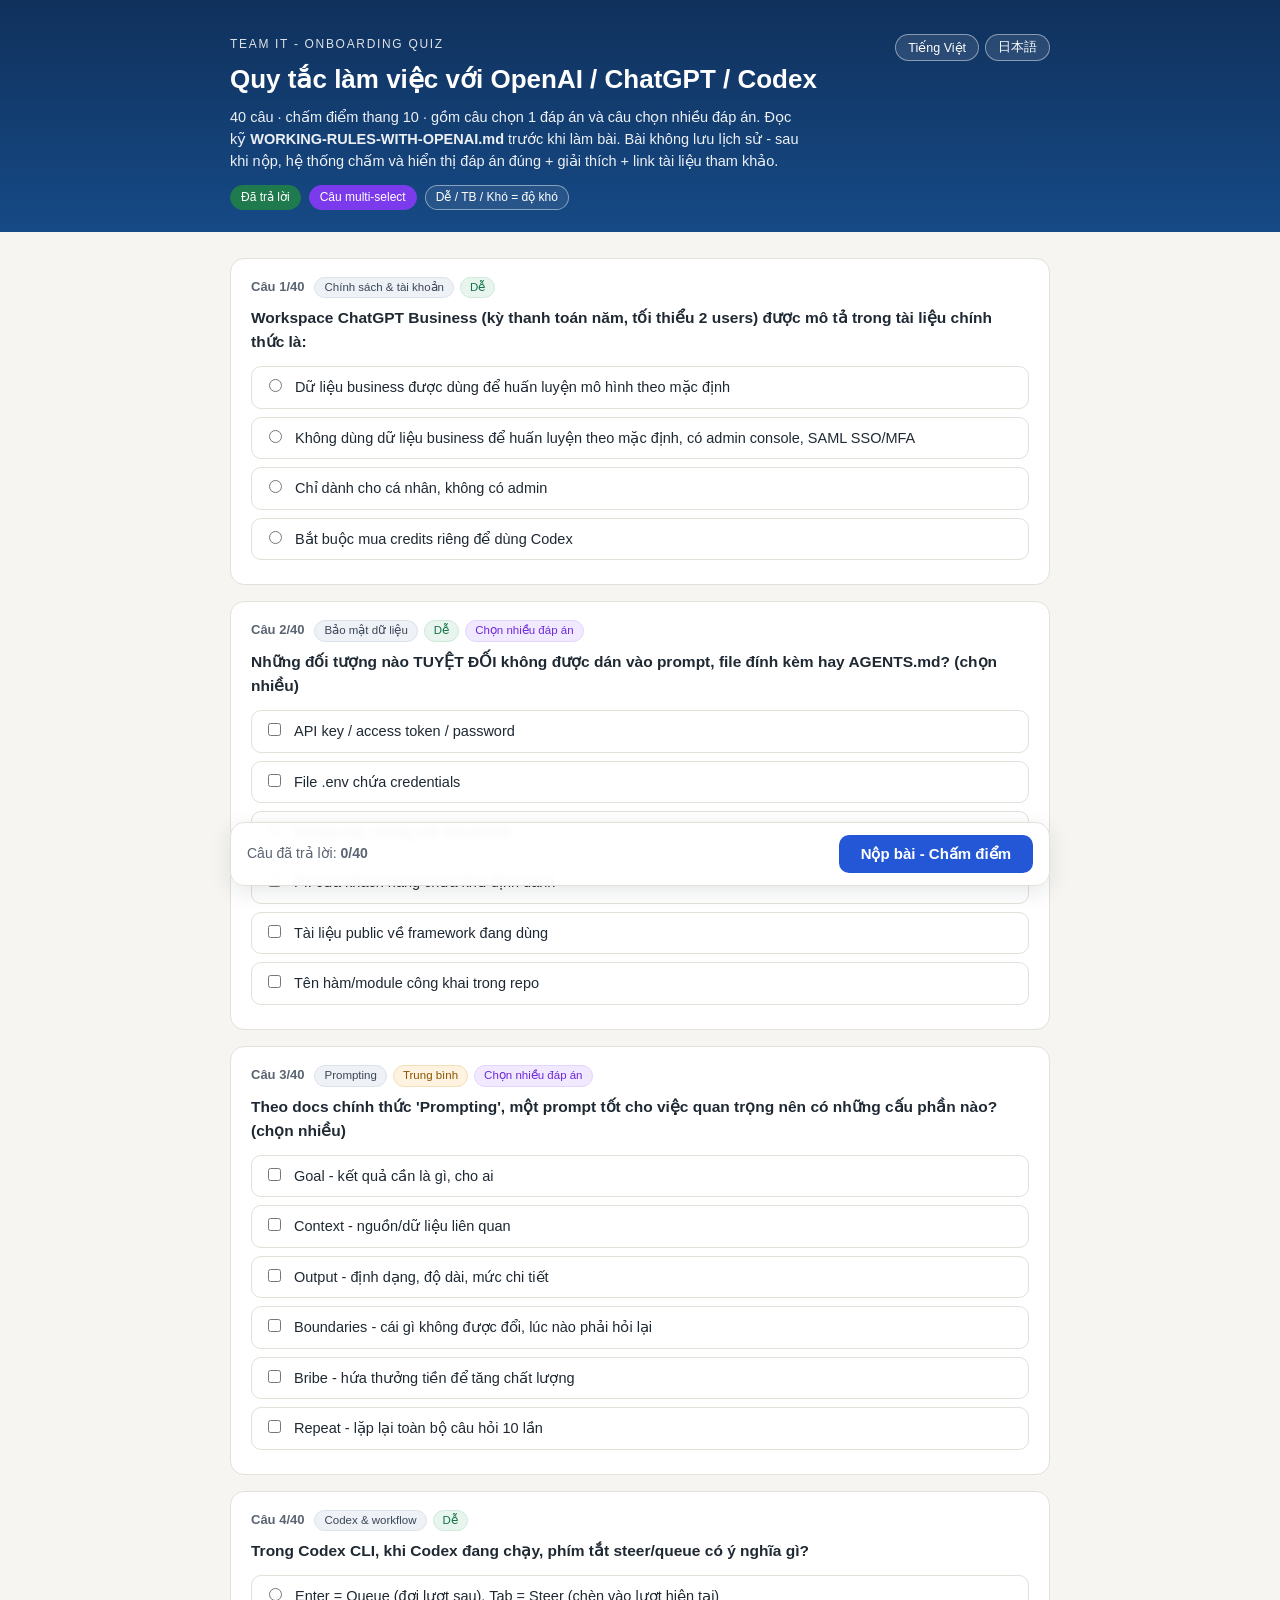
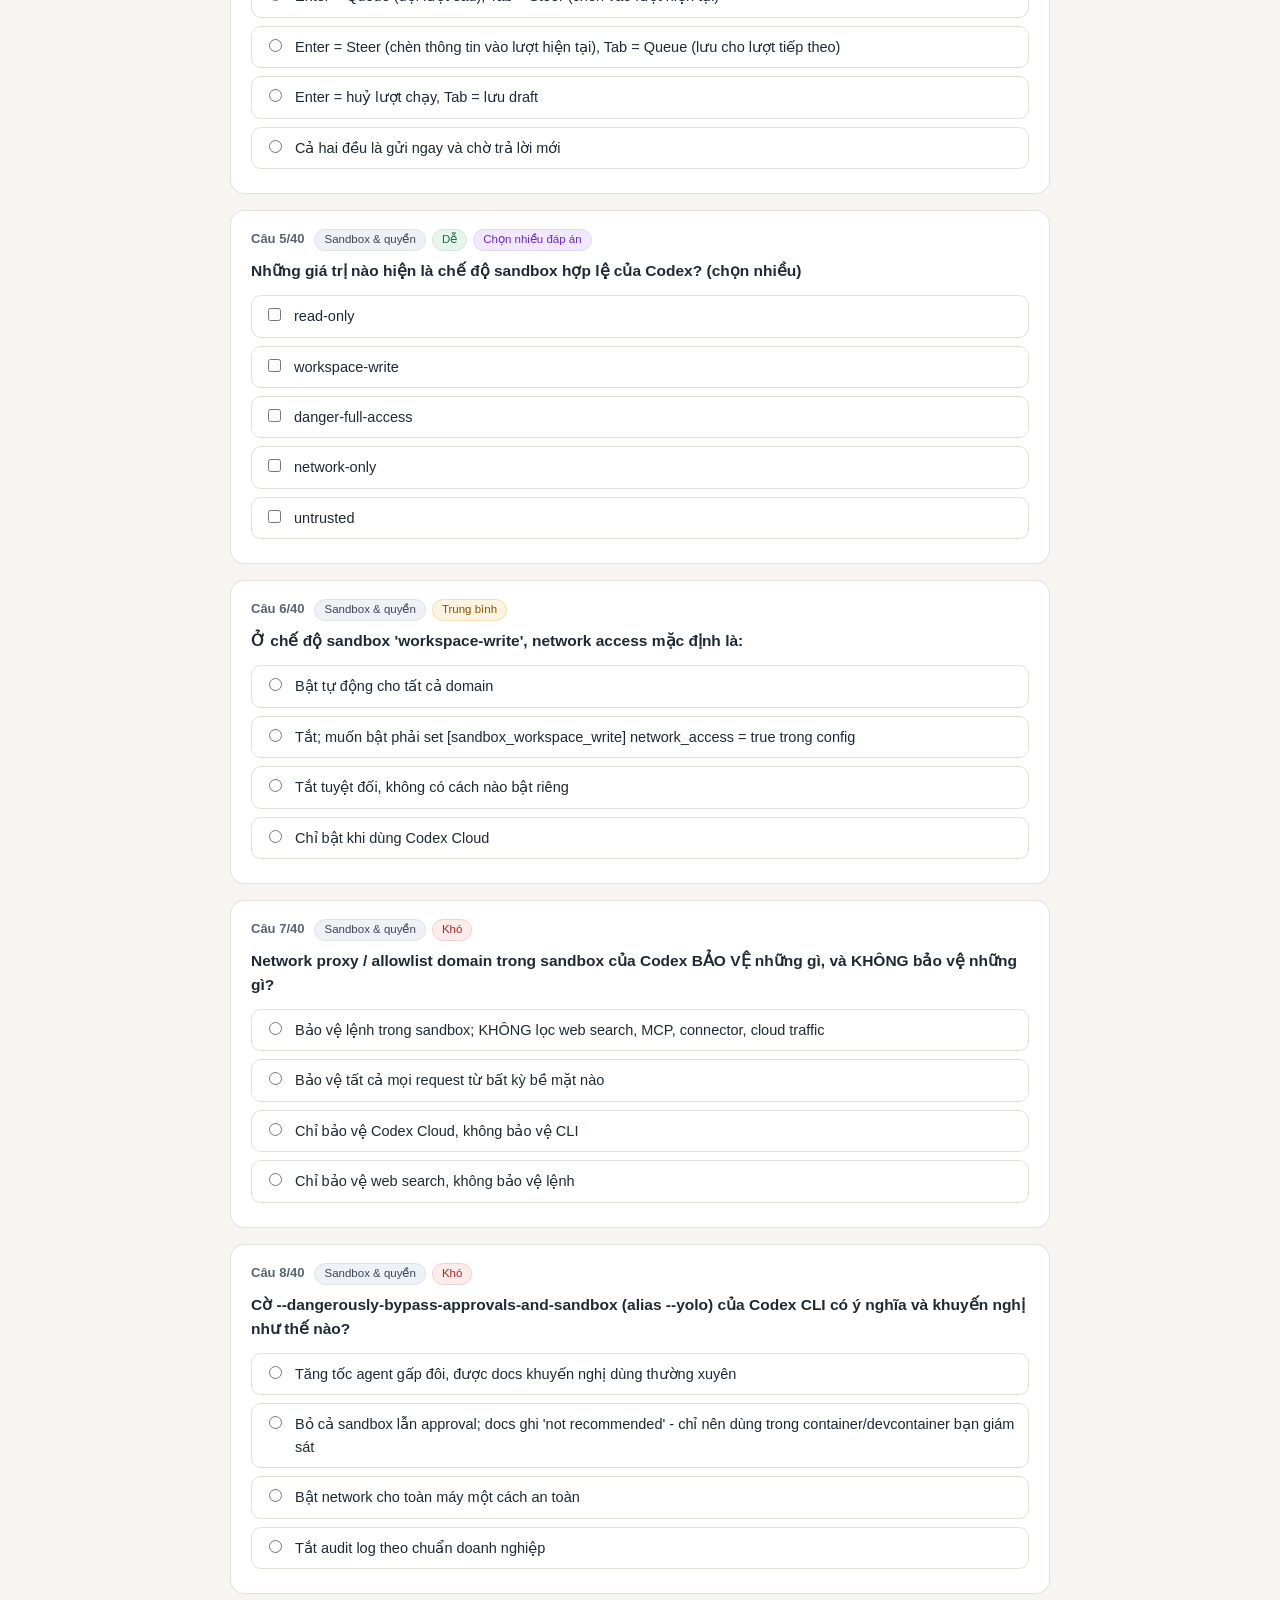
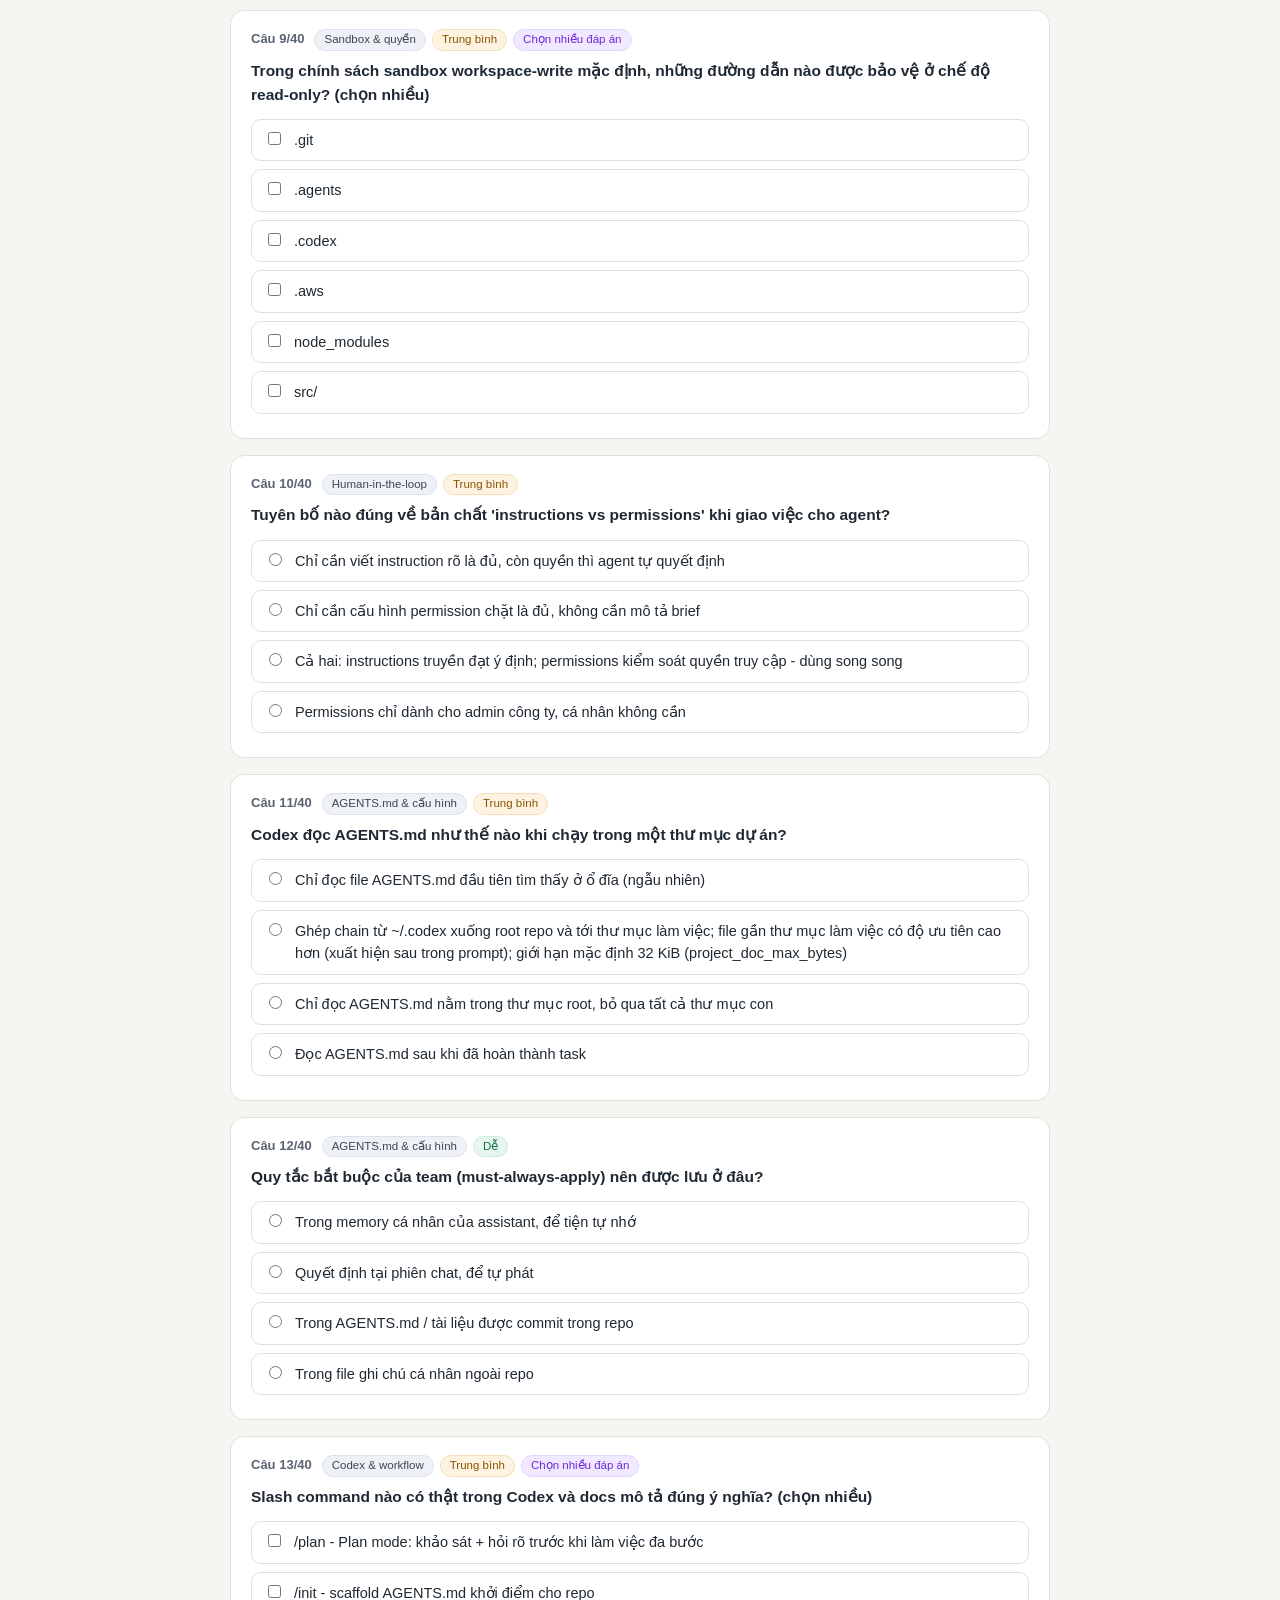
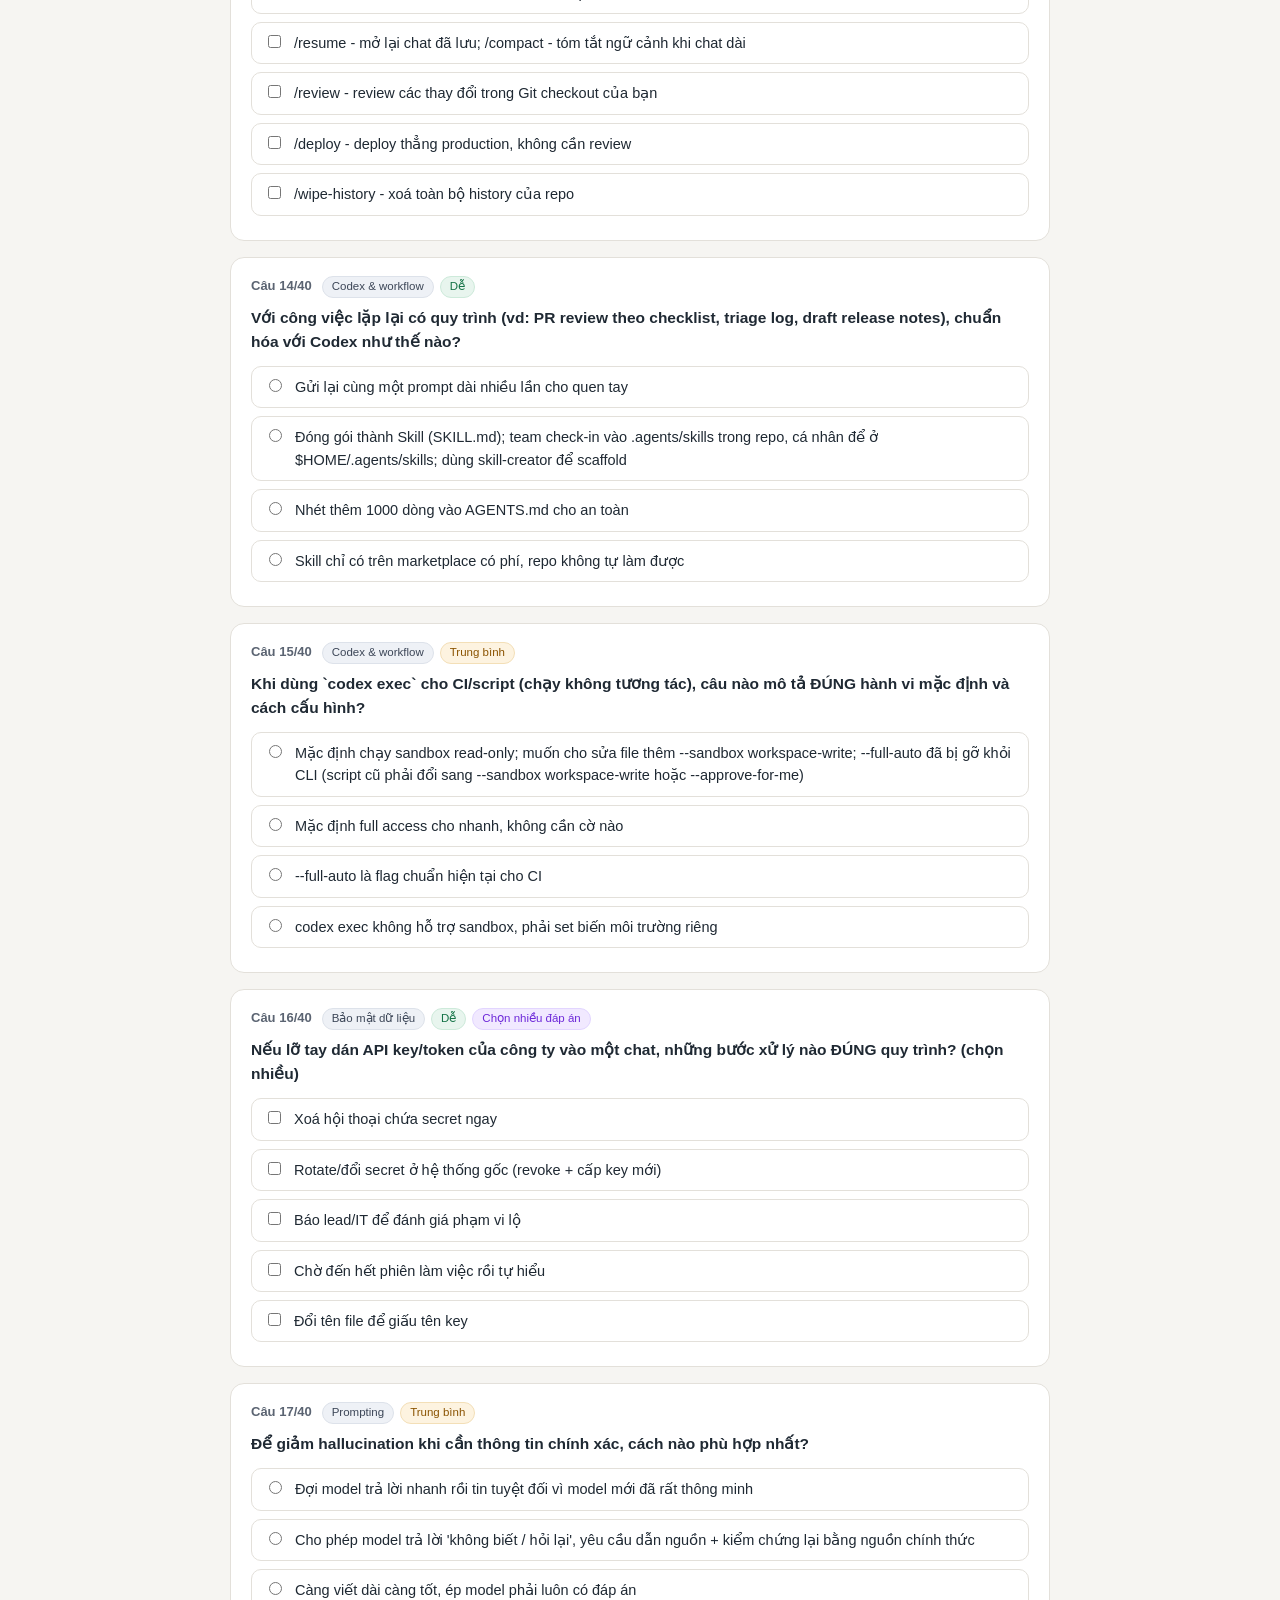
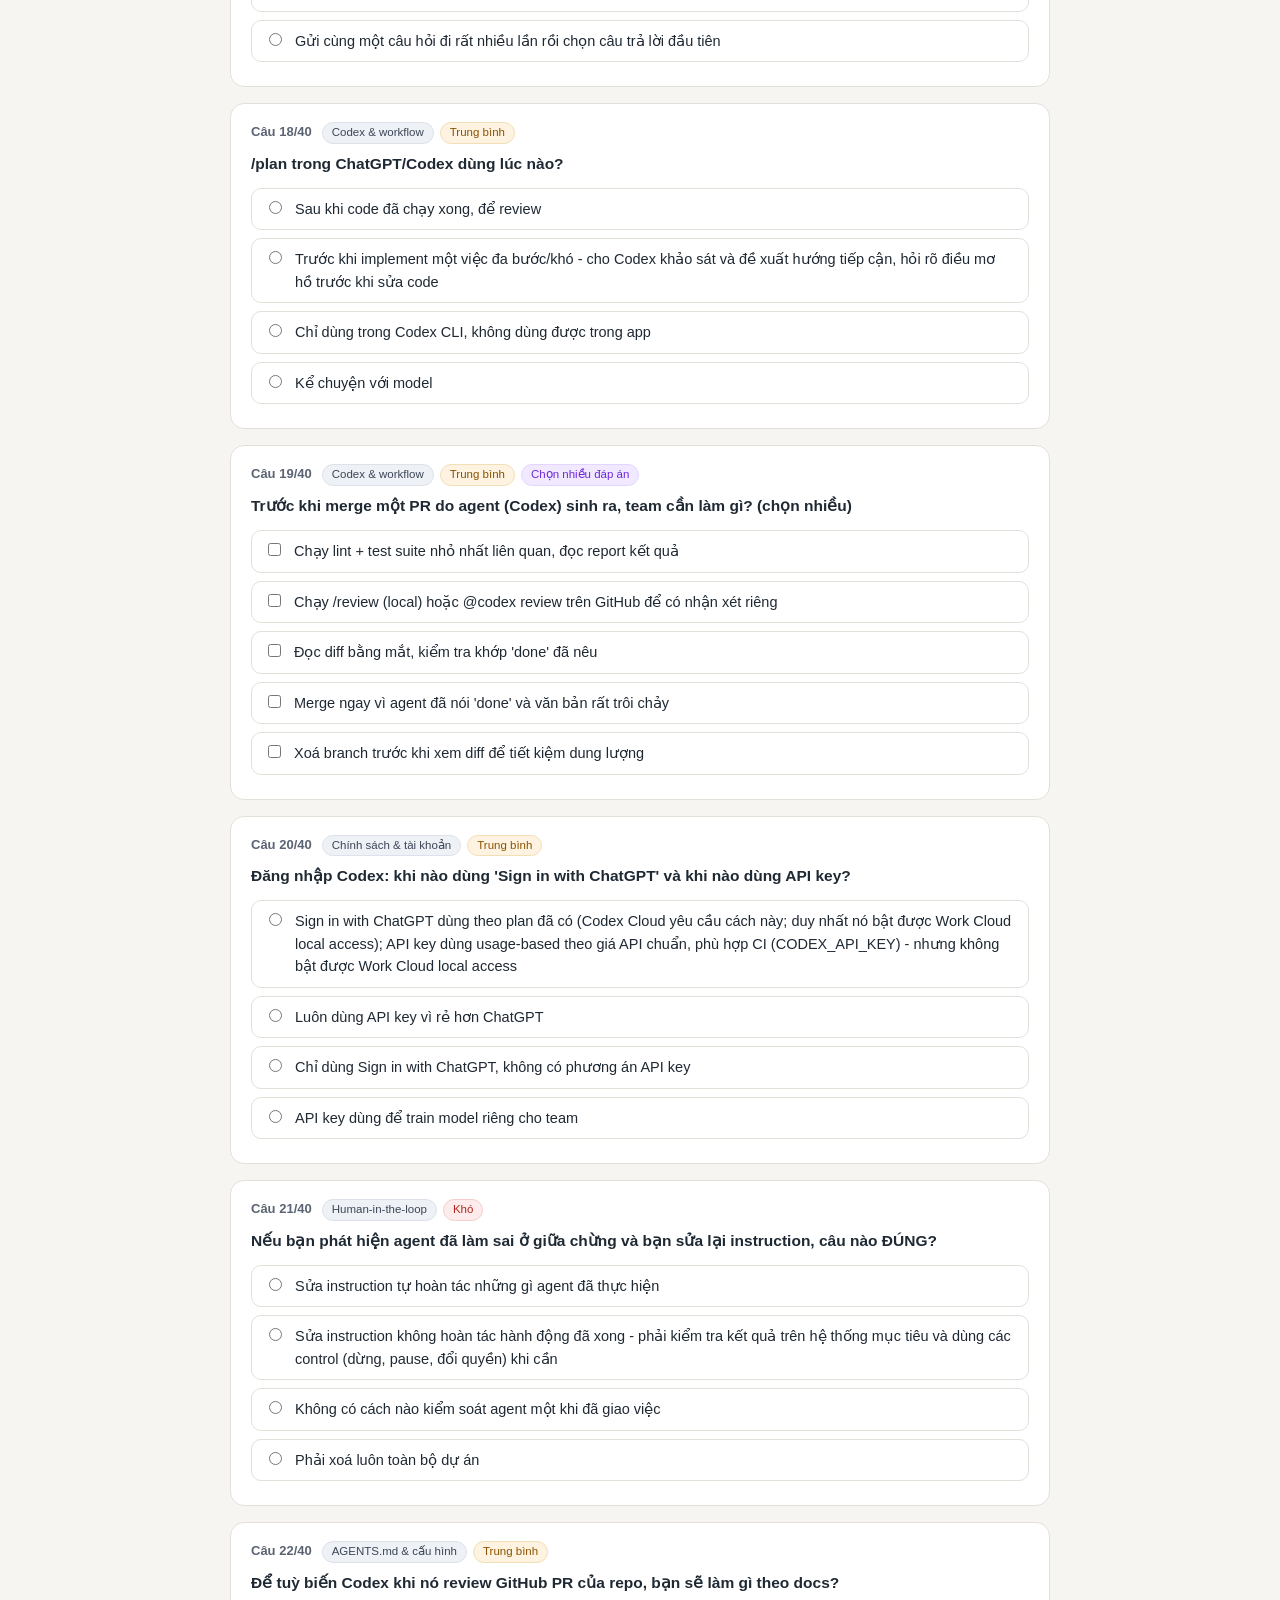
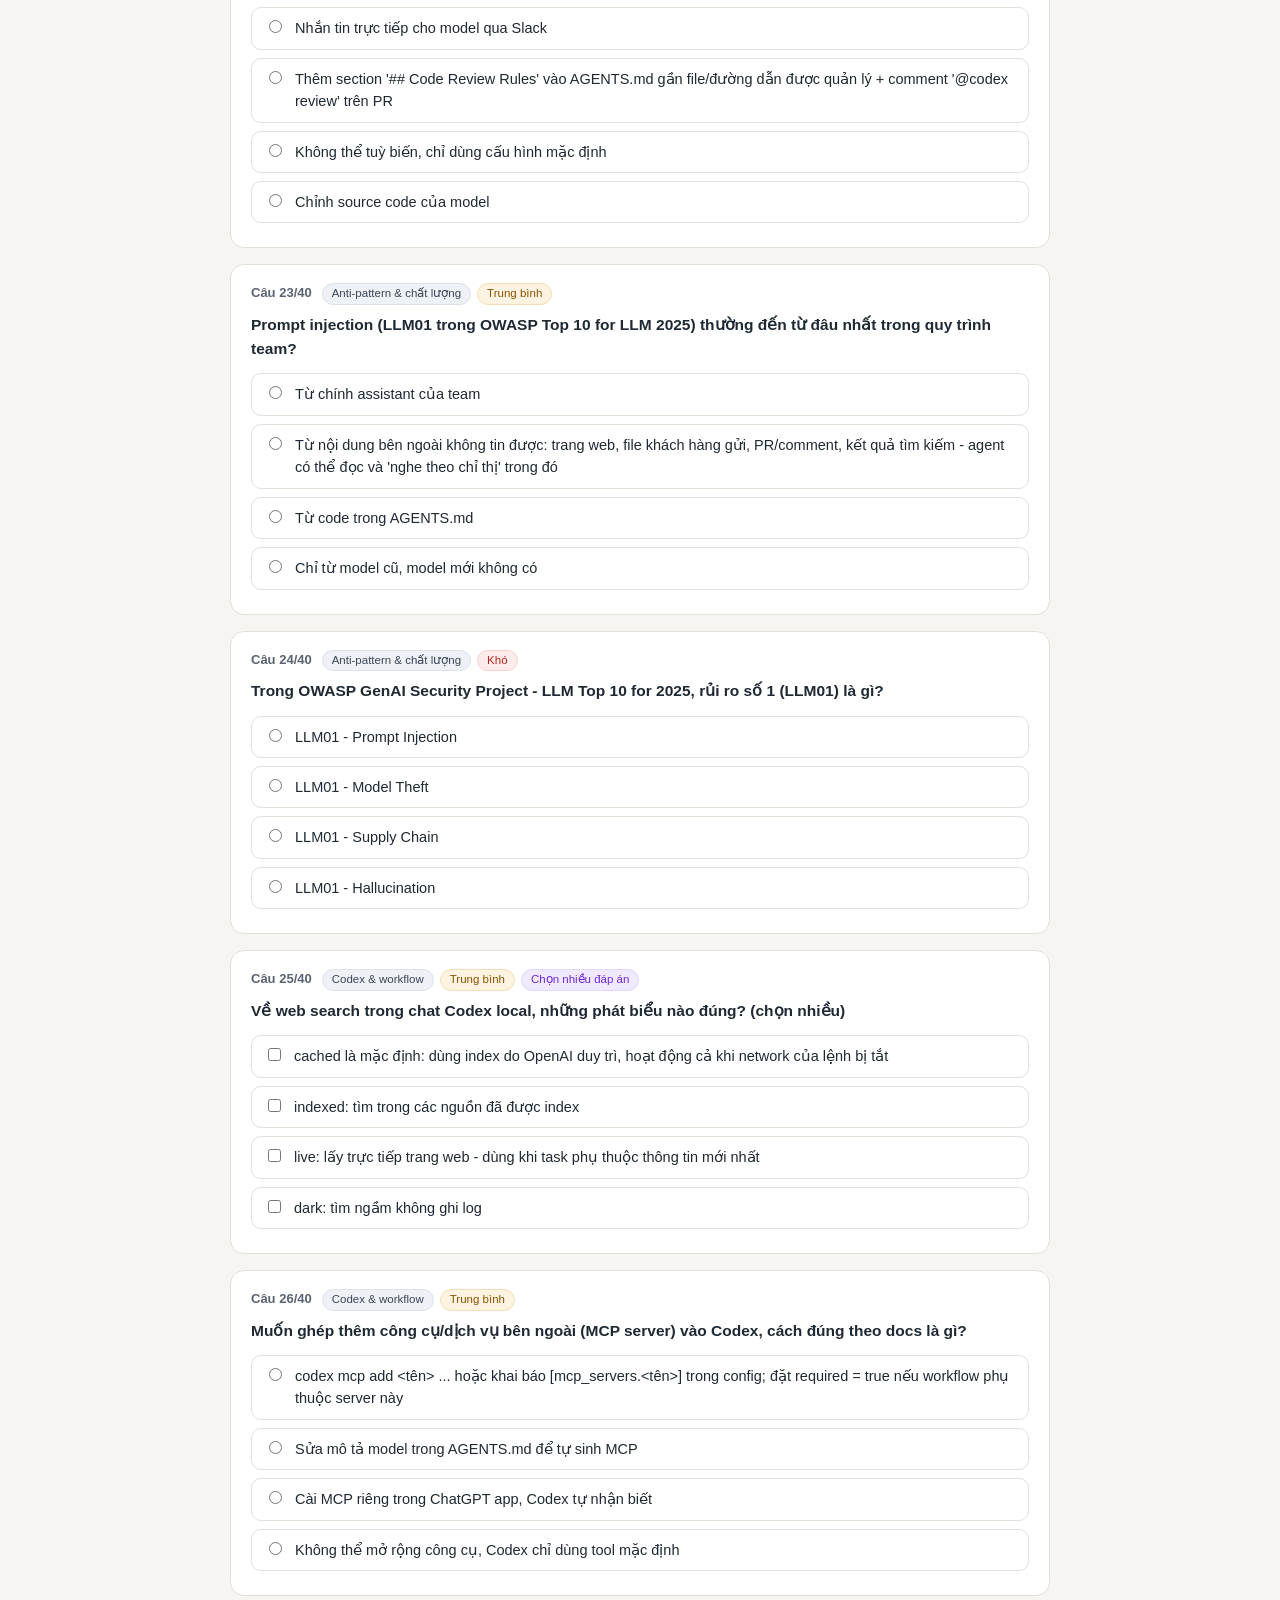
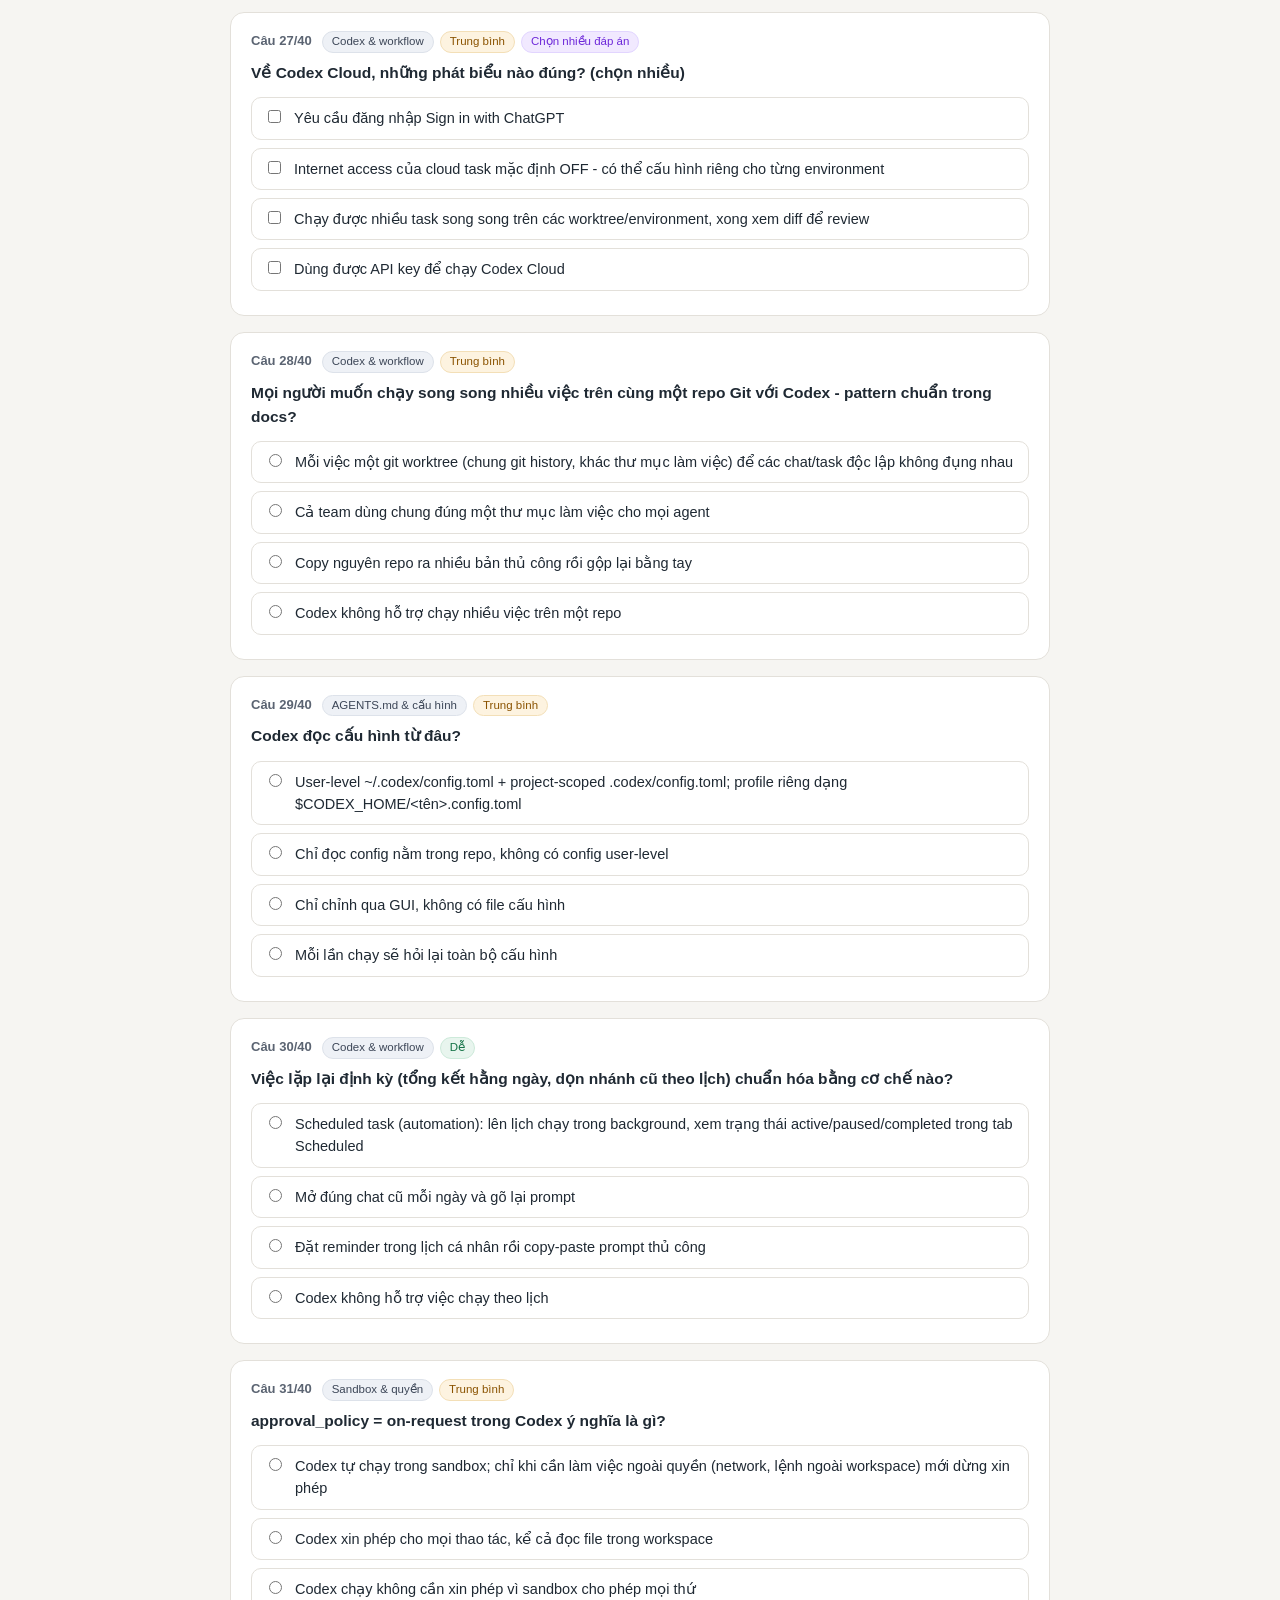
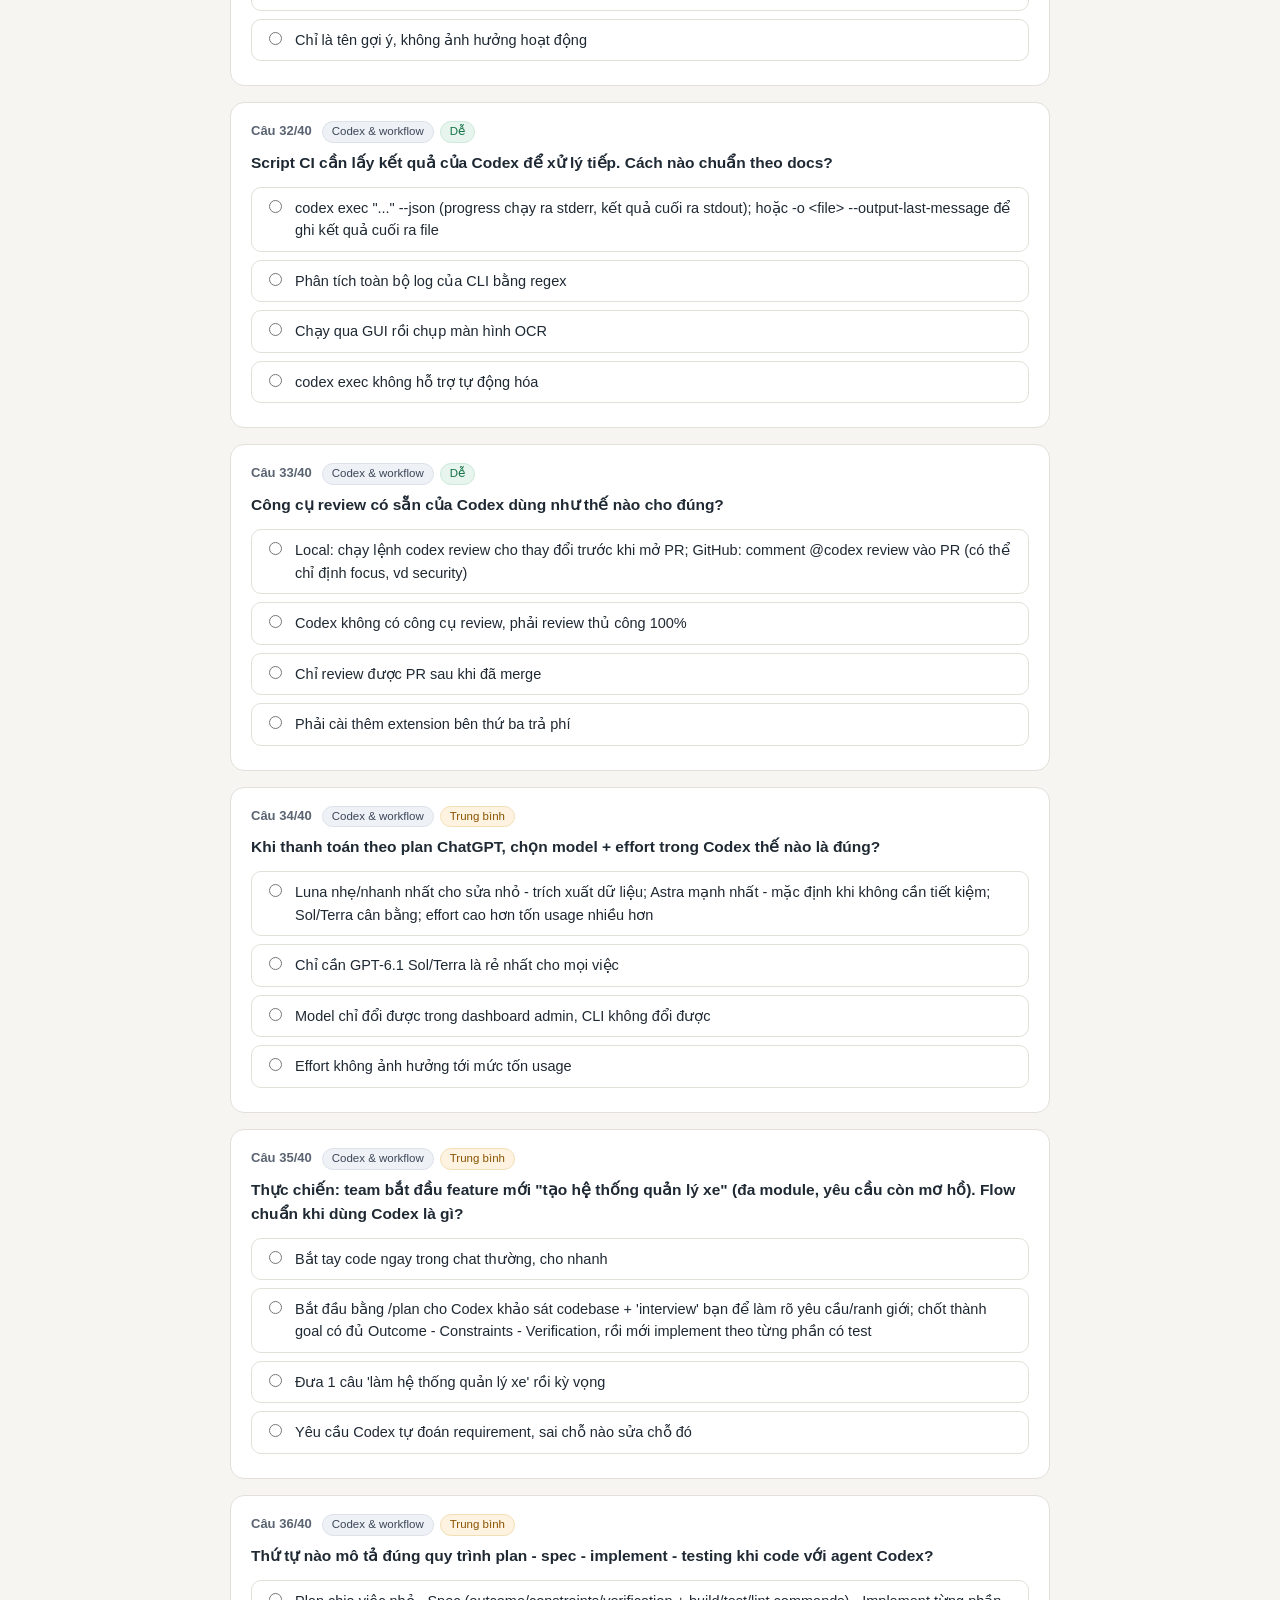
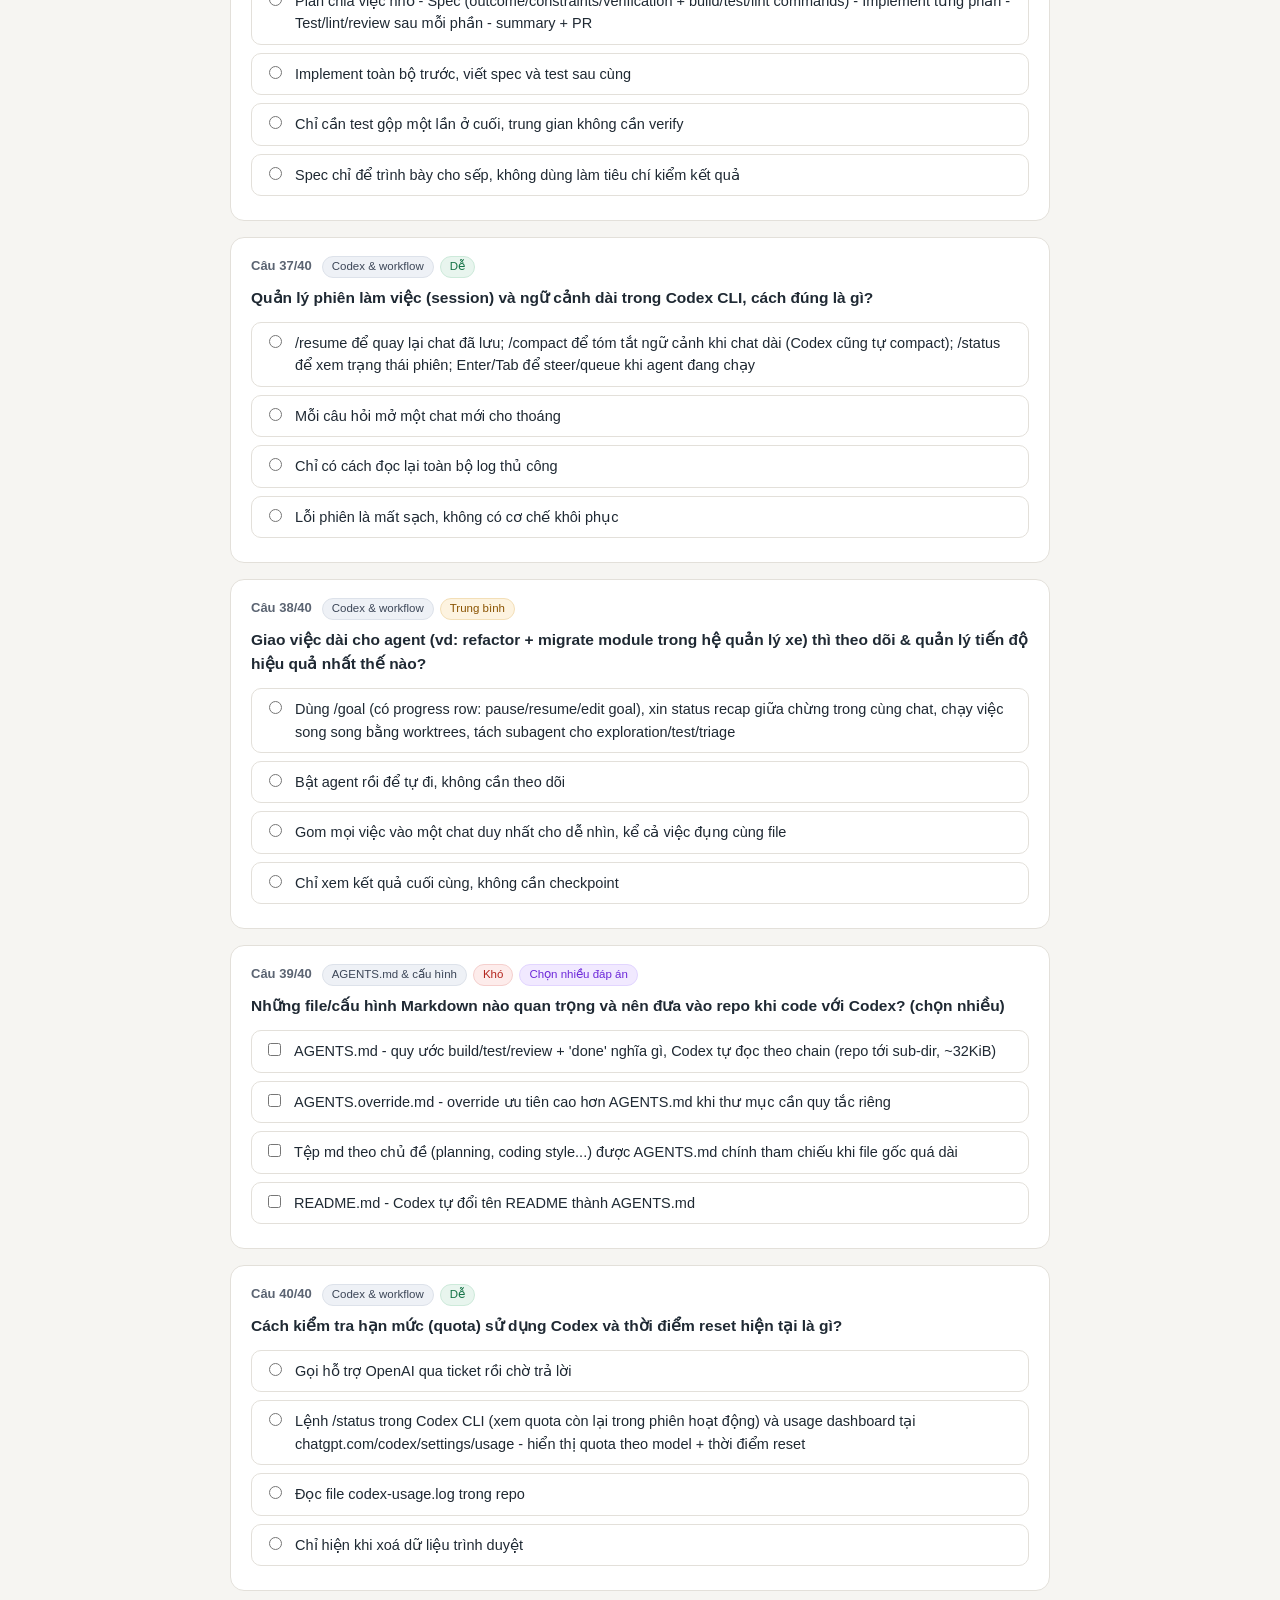
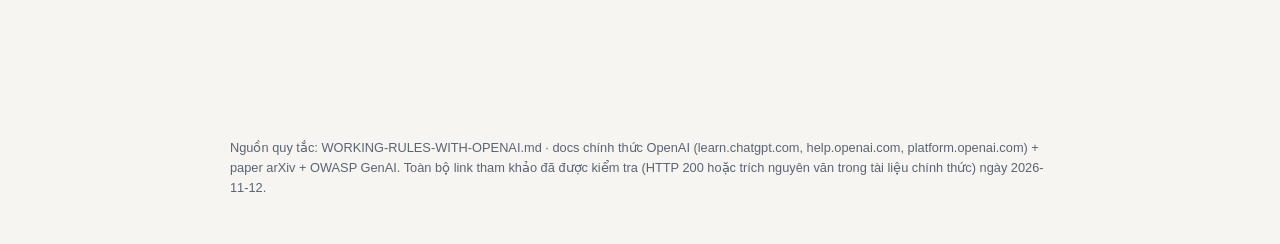
==== quiz/QUIZ-OPENAI-RULES.html @ 6c0981ff "Add Codex team playbook: working rules doc + 40-question bilingual quiz (VI/JA)" ====
<!DOCTYPE html>
<html lang="vi">
<head>
  <meta charset="UTF-8" />
  <meta name="viewport" content="width=device-width, initial-scale=1.0" />
  <title>Quiz 40 câu - Quy tắc làm việc với OpenAI / ChatGPT / Codex</title>
  <link rel="stylesheet" href="styles.css" />
</head>
<body>
  <header class="topbar">
    <div class="wrap">
      <div class="topbar-row">
        <p class="kicker">Team IT - Onboarding Quiz</p>
        <nav id="lang-switch" class="lang-switch" aria-label="Language">
          <button type="button" class="lang-btn" data-lang="vi">Tiếng Việt</button>
          <button type="button" class="lang-btn" data-lang="ja">日本語</button>
        </nav>
      </div>
      <h1>Quy tắc làm việc với OpenAI / ChatGPT / Codex</h1>
      <p class="sub">
        40 câu · chấm điểm thang 10 · gồm câu chọn 1 đáp án và câu chọn nhiều đáp án.
        Đọc kỹ <strong>WORKING-RULES-WITH-OPENAI.md</strong> trước khi làm bài.
        Bài không lưu lịch sử - sau khi nộp, hệ thống chấm và hiển thị đáp án đúng + giải thích + link tài liệu tham khảo.
      </p>
      <div class="legend">
        <span class="badge b-green">Đã trả lời</span>
        <span class="badge b-multi">Câu multi-select</span>
        <span class="badge plain">Dễ / TB / Khó = độ khó</span>
      </div>
    </div>
  </header>

  <main class="wrap" id="quiz-root">
    <form id="quiz-form" novalidate>
      <section id="questions"></section>

      <div class="submit-bar">
        <div id="answered-summary" class="answered-summary">Câu đã trả lời: <strong id="answered-count">0/40</strong></div>
        <button type="submit" id="btn-submit" class="btn-primary">Nộp bài - Chấm điểm</button>
      </div>
    </form>

    <section id="result-panel" class="result-panel" hidden>
      <div class="score-card" id="score-card"></div>
      <div class="score-note" id="score-note"></div>
      <div class="actions-row">
        <button type="button" id="btn-retake" class="btn-ghost">Làm lại từ đầu</button>
      </div>
      <p class="review-hint" id="review-hint">Cuộn xuống dưới để xem từng câu: đánh giá đúng/sai, đáp án đúng, giải thích và link tham khảo.</p>
    </section>
  </main>

  <footer class="footer wrap">
    <p>
      Nguồn quy tắc: WORKING-RULES-WITH-OPENAI.md · docs chính thức OpenAI (learn.chatgpt.com,
      help.openai.com, platform.openai.com) + paper arXiv + OWASP GenAI. Toàn bộ link tham khảo đã được
      kiểm tra tồn tại (HTTP 200 hoặc trích nguyên văn trong tài liệu chính thức) ngày 2026-11-12.
    </p>
  </footer>

  <script src="questions.js"></script>
  <script src="app.js"></script>
</body>
</html>
---- quiz/styles.css ----
/* ===== Quiz: Quy tắc làm việc với OpenAI/ChatGPT/Codex - styles ===== */
* { box-sizing: border-box; }

:root {
  --bg: #f6f5f2;
  --card: #ffffff;
  --ink: #1f2933;
  --muted: #5b6472;
  --line: #e3e0da;
  --accent: #2457d5;
  --accent-ink: #ffffff;
  --good: #157347;
  --good-bg: #e8f5ee;
  --bad: #b3261e;
  --bad-bg: #fdeceb;
  --warn: #8a5300;
  --warn-bg: #fdf3e0;
  --radius: 14px;
}

html { scroll-behavior: smooth; }

body {
  margin: 0;
  background: var(--bg);
  color: var(--ink);
  font-family: "Segoe UI", "SF Pro Text", Roboto, Arial, sans-serif;
  line-height: 1.55;
}

.wrap { max-width: 860px; margin: 0 auto; padding: 0 20px; }

.topbar {
  background: linear-gradient(180deg, #10315c, #164a86);
  color: #fff;
  padding: 34px 0 22px;
  margin-bottom: 26px;
}
.topbar .kicker {
  text-transform: uppercase;
  letter-spacing: 0.14em;
  font-size: 12px;
  opacity: 0.85;
  margin: 0 0 6px;
}
.topbar h1 { margin: 0 0 10px; font-size: 26px; line-height: 1.25; }
.topbar .sub { margin: 0 0 12px; font-size: 14.5px; opacity: 0.92; max-width: 72ch; }
.legend { display: flex; flex-wrap: wrap; gap: 8px; }

.badge {
  display: inline-block;
  font-size: 12px;
  padding: 2px 10px;
  border-radius: 999px;
  border: 1px solid rgba(255,255,255,0.45);
  color: #fff;
  background: rgba(255,255,255,0.08);
}
.badge.b-green { background: #1f7a4d; border-color: #1f7a4d; }
.badge.b-multi { background: #7c3aed; border-color: #7c3aed; }

.q-card {
  background: var(--card);
  border: 1px solid var(--line);
  border-radius: var(--radius);
  padding: 18px 20px 16px;
  margin-bottom: 16px;
}
.q-head {
  display: flex;
  align-items: baseline;
  gap: 10px;
  flex-wrap: wrap;
  margin-bottom: 8px;
}
.q-num { font-weight: 700; color: var(--muted); font-size: 13px; }
.q-tags { display: flex; gap: 6px; flex-wrap: wrap; }
.tag {
  font-size: 11.5px;
  padding: 1px 9px;
  border-radius: 999px;
  background: #eef1f6;
  color: #3c4657;
  border: 1px solid #dde2ea;
}
.tag.t-multi { background: #f1e9ff; color: #6d28d9; border-color: #e2d5ff; }
.tag.t-kho { background: #fdeceb; color: #b3261e; border-color: #f5cfcd; }
.tag.t-tb { background: #fdf3e0; color: #8a5300; border-color: #f3dfb7; }
.tag.t-de { background: #e8f5ee; color: #157347; border-color: #cdeada; }

.q-text { font-size: 15.5px; font-weight: 600; margin: 6px 0 12px; }

.opt {
  display: flex;
  gap: 10px;
  align-items: flex-start;
  border: 1px solid var(--line);
  border-radius: 10px;
  padding: 9px 12px;
  margin-bottom: 8px;
  cursor: pointer;
  background: #fff;
  transition: background 0.15s, border-color 0.15s;
}
.opt:hover { border-color: #b9c6da; }
.opt input { margin-top: 3px; accent-color: var(--accent); }
.opt .opt-text { font-size: 14.5px; }
.opt.picked { border-color: var(--accent); background: #f0f5ff; }

/* --- post-submit states --- */
.opt.correct { border-color: var(--good); background: var(--good-bg); }
.opt.wrong { border-color: var(--bad); background: var(--bad-bg); }
.opt.missed { border-color: var(--warn); background: var(--warn-bg); }
.q-card.r-correct { border-left: 4px solid var(--good); }
.q-card.r-wrong { border-left: 4px solid var(--bad); }
body.graded .opt { cursor: default; pointer-events: none; }
body.graded .submit-bar { display: none; }

.review-hint {
  background: #eef1f6;
  border: 1px solid #dde2ea;
  color: var(--muted);
  border-radius: 10px;
  padding: 10px 14px;
  font-size: 13.8px;
}

.q-result {
  margin-top: 10px;
  padding: 10px 12px;
  border-radius: 10px;
  font-size: 14px;
}
.q-result.correct { background: var(--good-bg); color: var(--good); }
.q-result.wrong { background: var(--bad-bg); color: var(--bad); }
.q-result .explain {
  margin-top: 8px;
  color: var(--ink);
  background: #f4f6fa;
  border: 1px solid #e2e7ef;
  border-radius: 8px;
  padding: 10px 12px;
  font-size: 13.8px;
  white-space: pre-line;
}
.refs {
  margin-top: 8px;
  display: flex;
  flex-direction: column;
  gap: 4px;
  font-size: 13px;
}
.refs a { color: var(--accent); text-decoration: none; border-bottom: 1px dotted #93b0e3; }
.refs a:hover { border-bottom-style: solid; }
.refs .ref-title { font-weight: 600; color: var(--muted); }

.submit-bar {
  position: sticky;
  bottom: 14px;
  display: flex;
  align-items: center;
  justify-content: space-between;
  gap: 12px;
  background: #ffffffee;
  border: 1px solid var(--line);
  border-radius: var(--radius);
  padding: 12px 16px;
  box-shadow: 0 6px 22px rgba(23, 32, 44, 0.10);
  margin: 22px 0 30px;
  backdrop-filter: blur(4px);
}
.answered-summary { font-size: 14px; color: var(--muted); }

.btn-primary {
  background: var(--accent);
  border: none;
  color: var(--accent-ink);
  font-size: 15px;
  font-weight: 600;
  padding: 10px 22px;
  border-radius: 10px;
  cursor: pointer;
}
.btn-primary:hover { background: #1d49b8; }
.btn-ghost {
  background: transparent;
  border: 1px solid #b9c6da;
  color: var(--ink);
  font-size: 14px;
  padding: 8px 18px;
  border-radius: 10px;
  cursor: pointer;
}
.btn-ghost:hover { background: #eef1f6; }

.result-panel { margin-top: 26px; }
.score-card {
  background: linear-gradient(180deg, #10315c, #164a86);
  color: #fff;
  border-radius: var(--radius);
  padding: 22px 24px;
  margin-bottom: 10px;
}
.score-card .points { font-size: 44px; font-weight: 800; line-height: 1; }
.score-card .of { font-size: 18px; opacity: 0.8; }
.score-card .meta { margin-top: 8px; font-size: 14px; opacity: 0.92; }
.score-note {
  background: var(--warn-bg);
  border: 1px solid #f3dfb7;
  color: var(--warn);
  border-radius: 10px;
  padding: 10px 14px;
  font-size: 14px;
  margin-bottom: 14px;
}
.actions-row { margin-bottom: 18px; }

.footer {
  padding: 18px 20px 34px;
  color: var(--muted);
  font-size: 12.8px;
}

@media (max-width: 640px) {
  .topbar h1 { font-size: 21px; }
  .submit-bar { flex-direction: column; align-items: stretch; text-align: center; }
}

/* Language switcher (vi/ja) */
.topbar-row { display: flex; align-items: center; justify-content: space-between; gap: 12px; margin-bottom: 2px; }
.lang-switch { display: inline-flex; gap: 6px; }
.lang-btn {
  background: rgba(255,255,255,0.10);
  border: 1px solid rgba(255,255,255,0.45);
  color: #fff;
  font-size: 12.5px;
  padding: 4px 12px;
  border-radius: 999px;
  cursor: pointer;
}
.lang-btn:hover { background: rgba(255,255,255,0.22); }
.lang-btn.active { background: #fff; color: #10315c; font-weight: 700; border-color: #fff; }
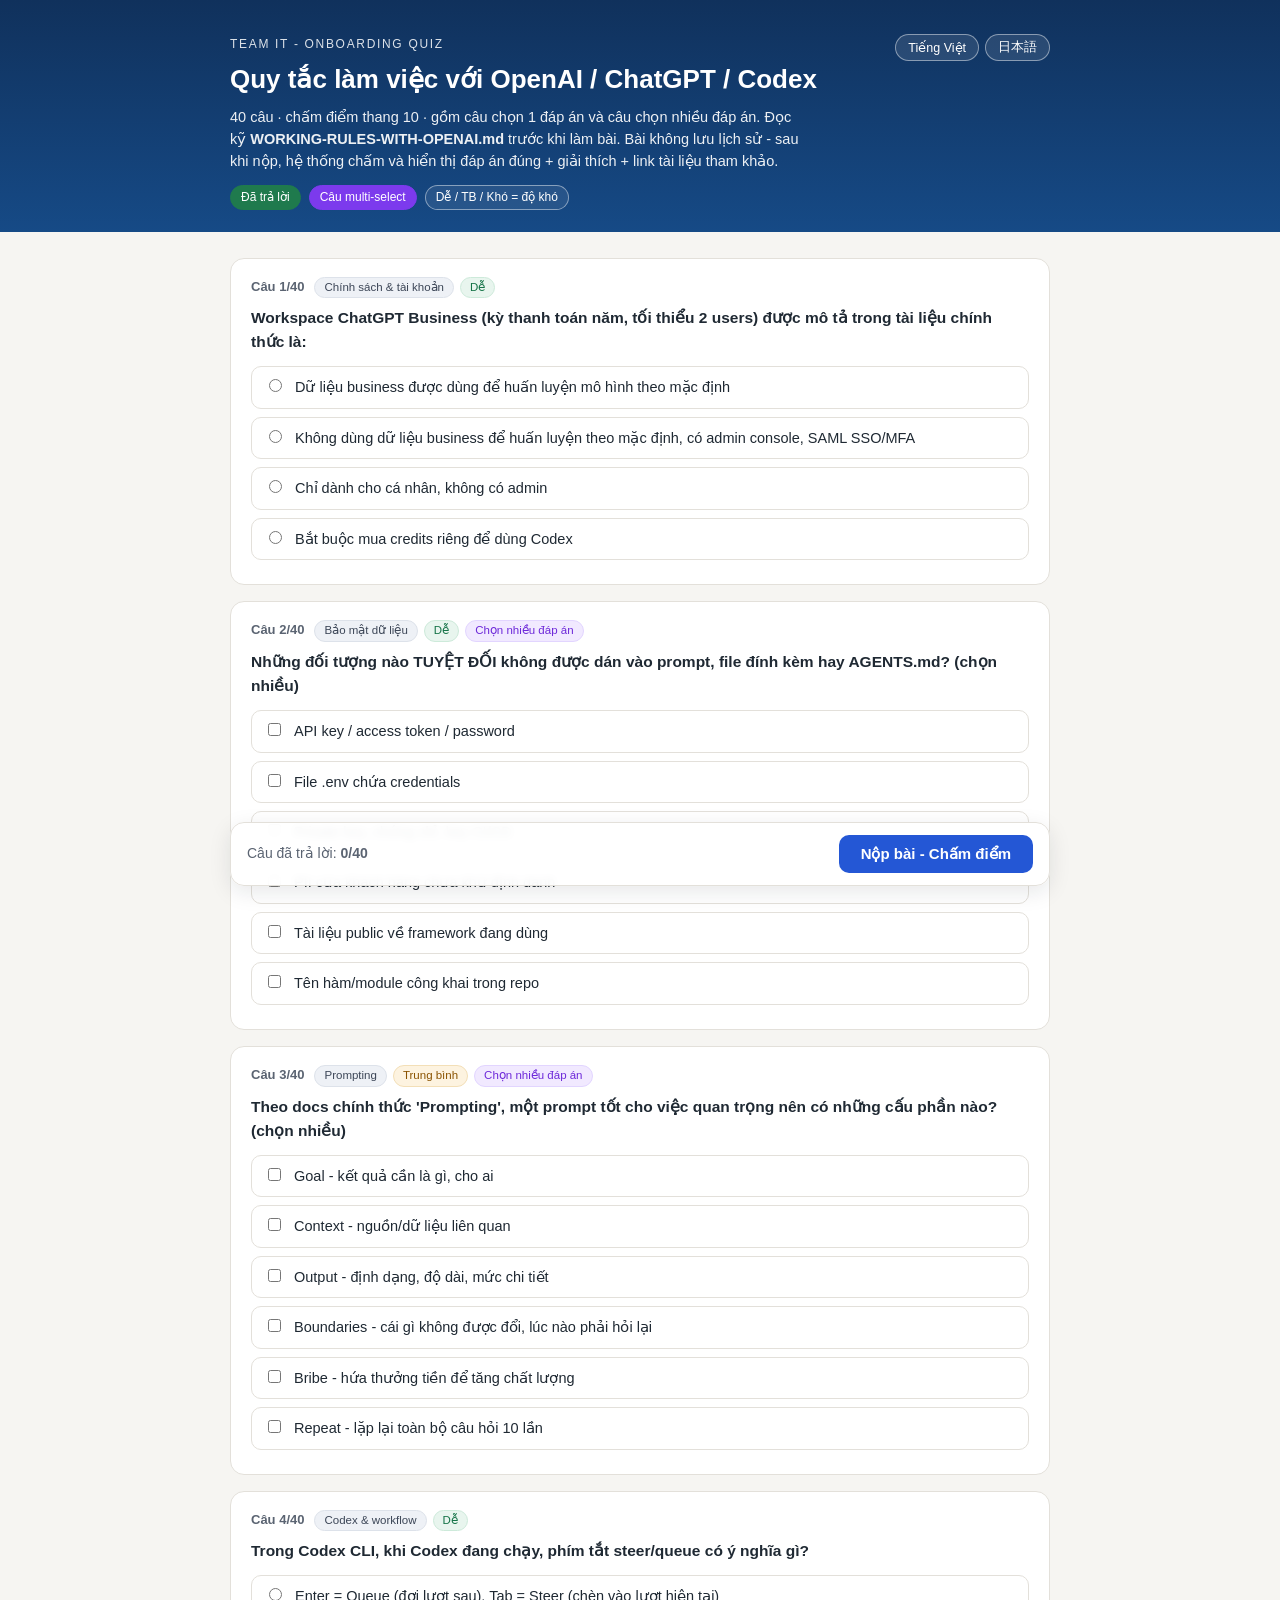
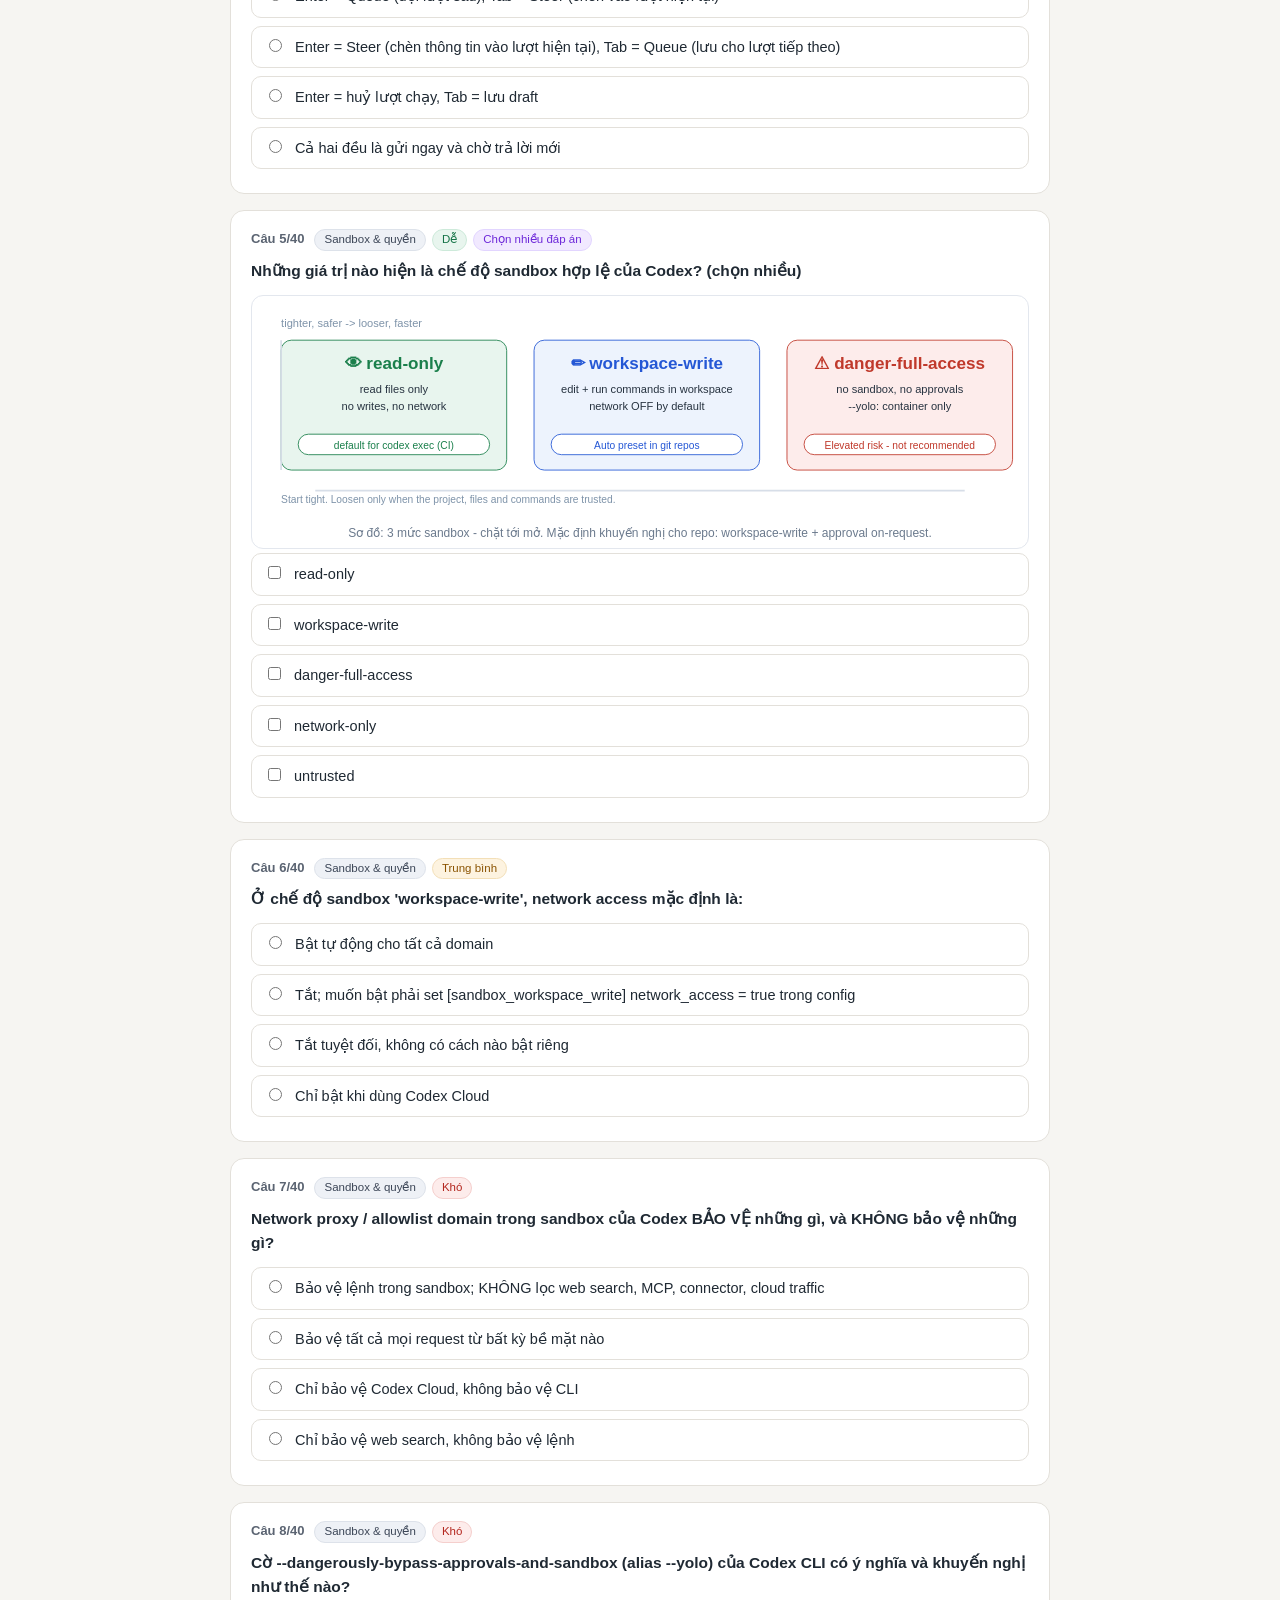
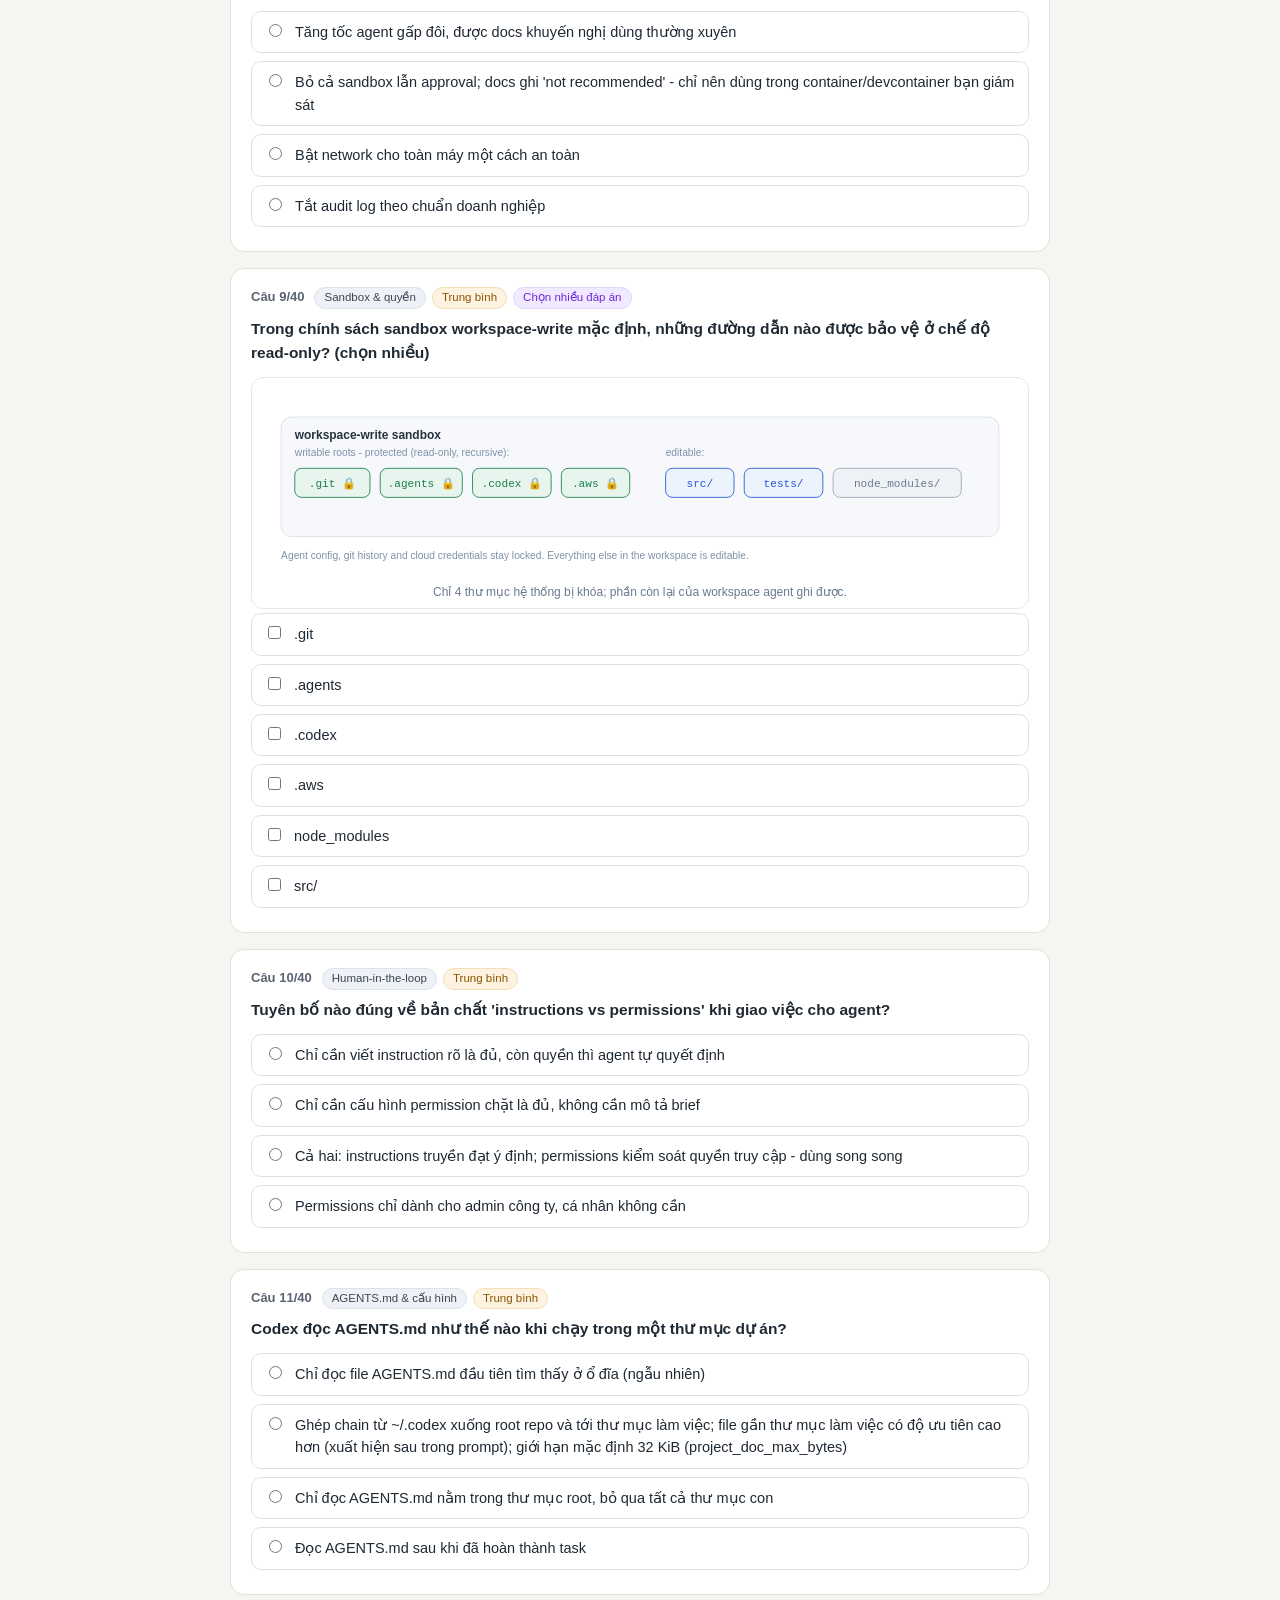
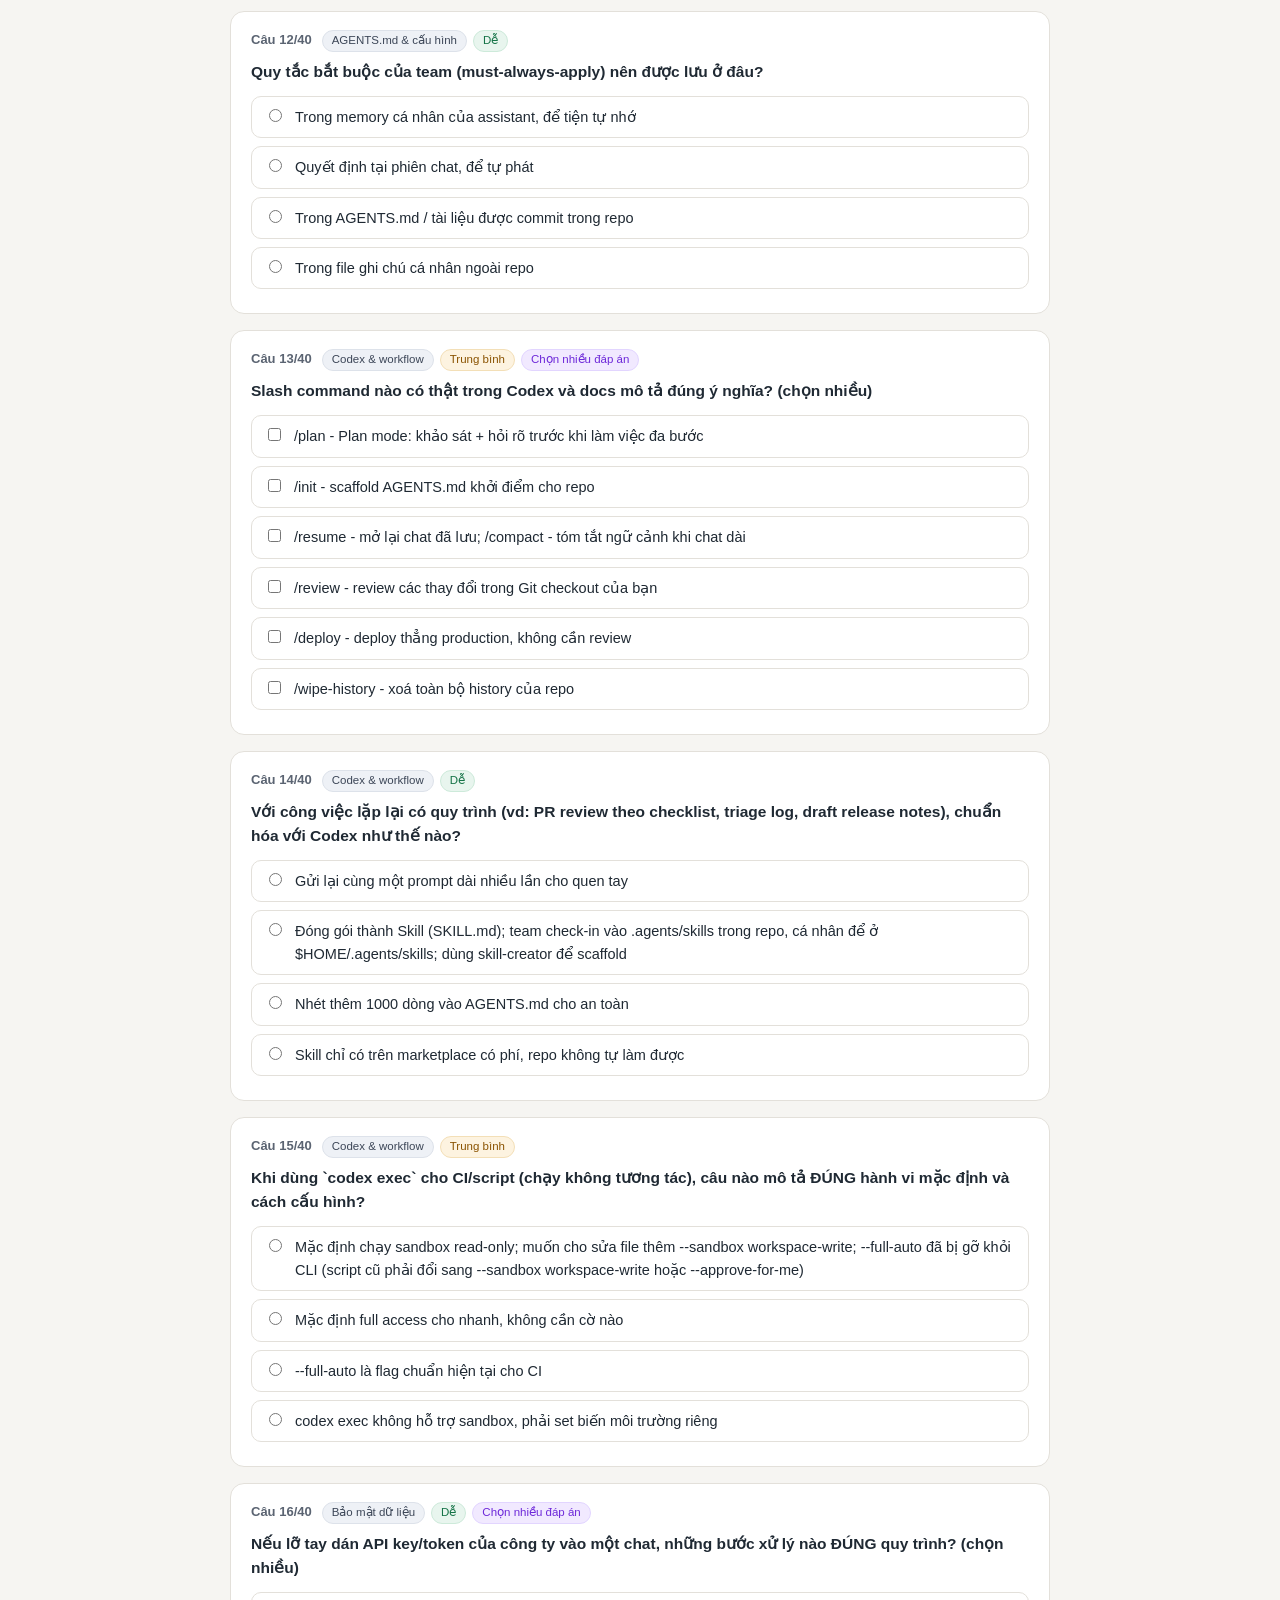
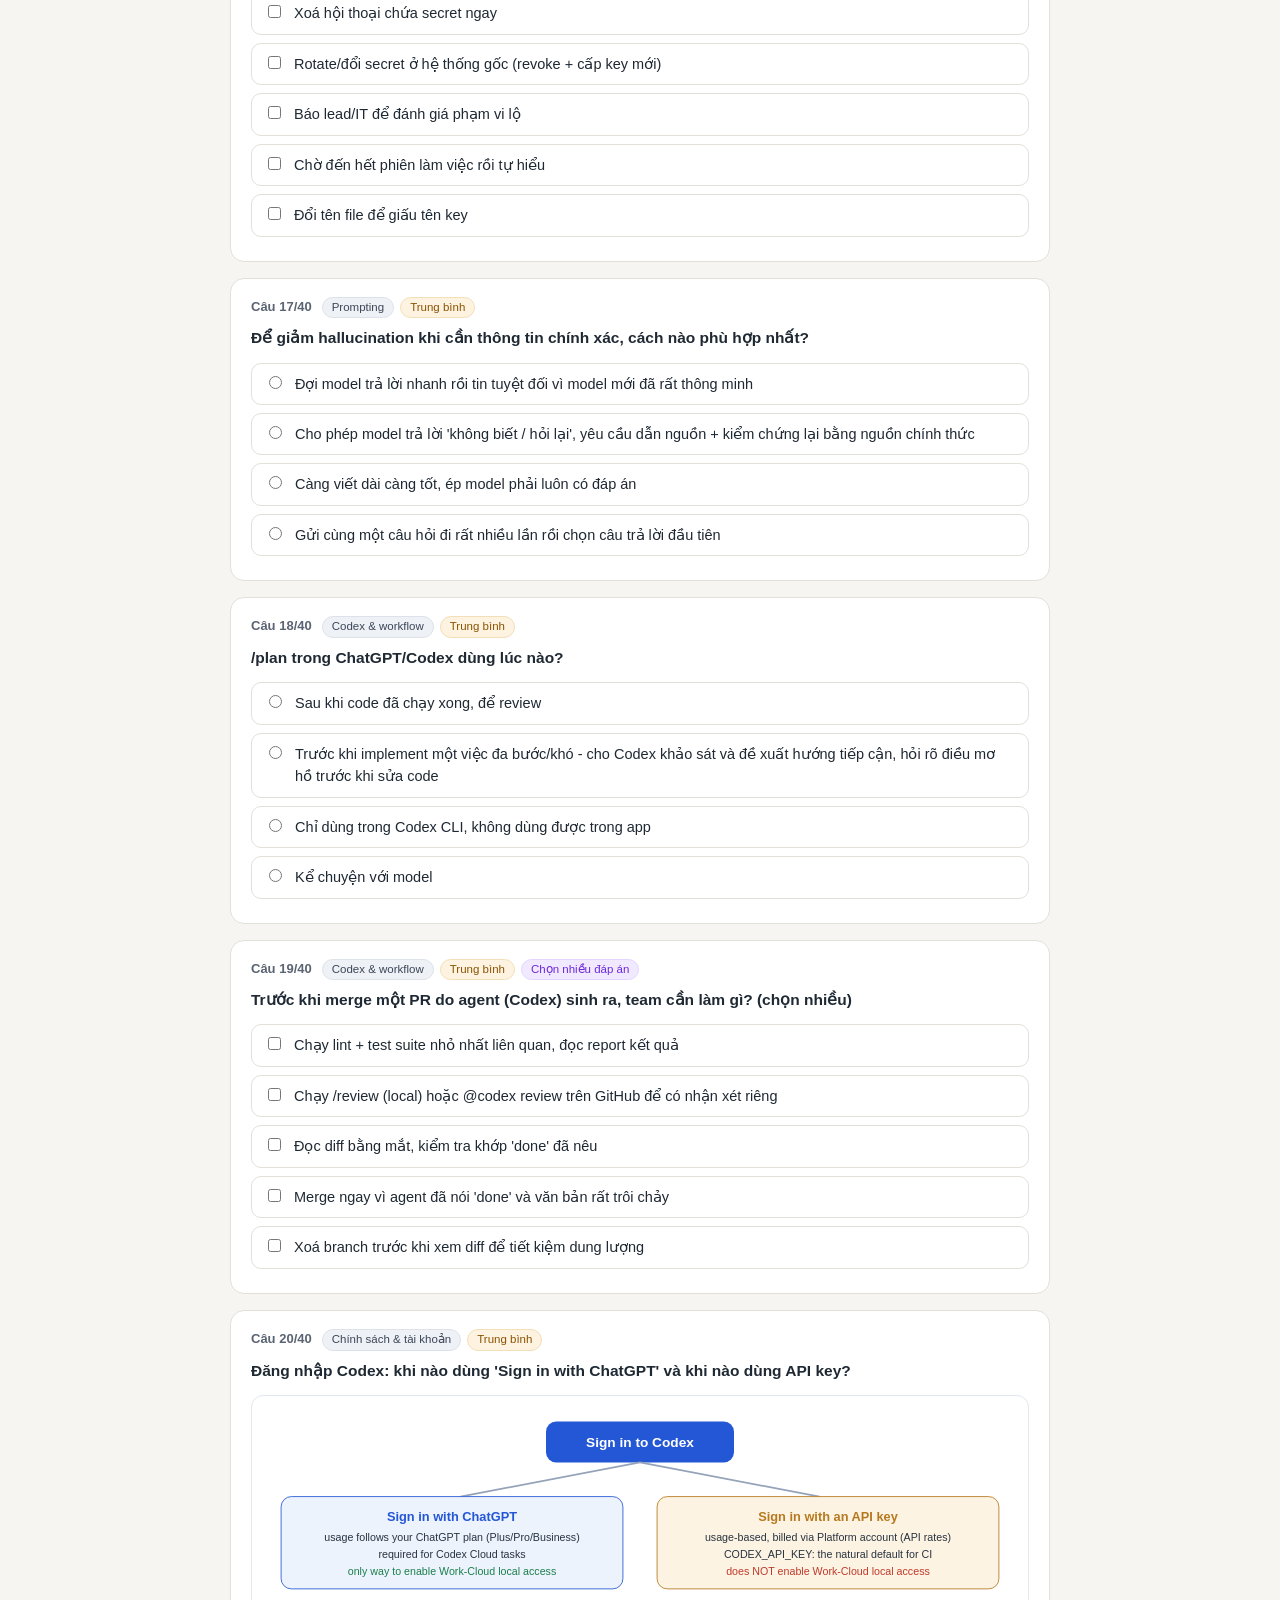
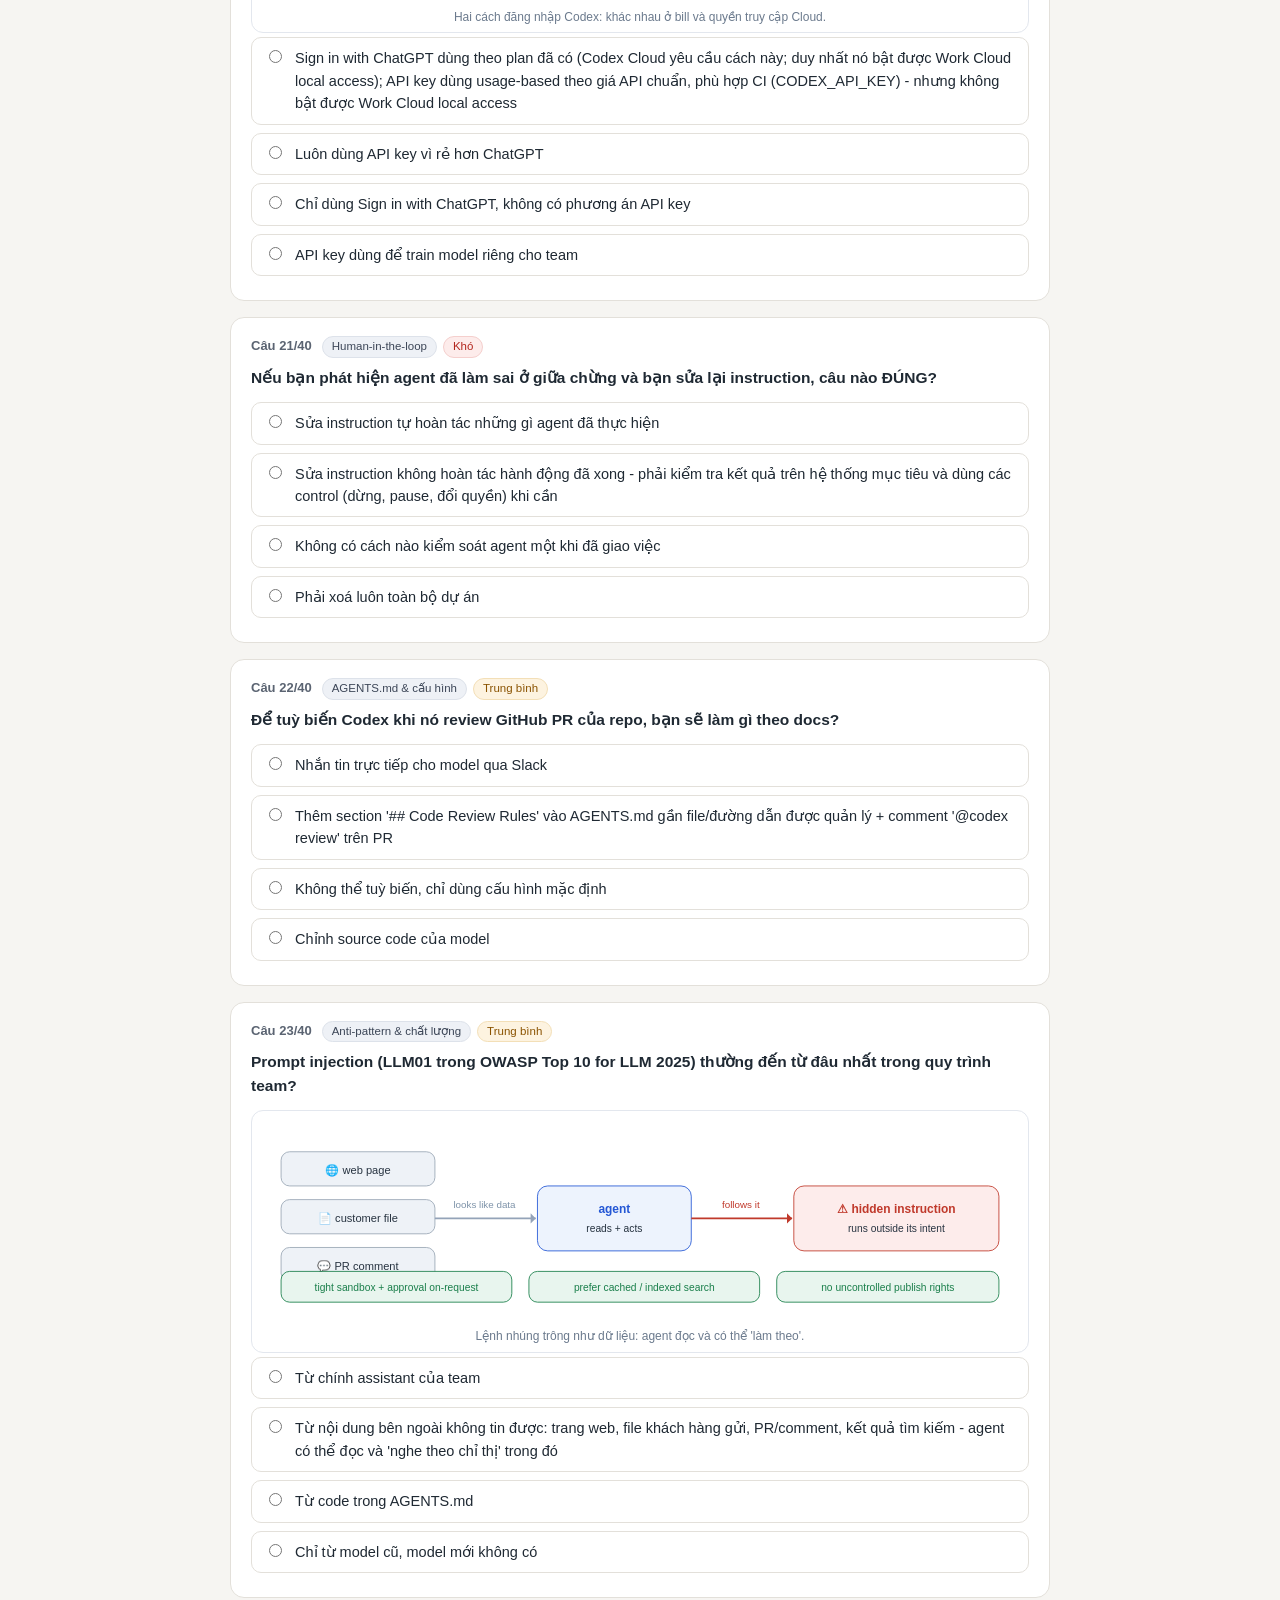
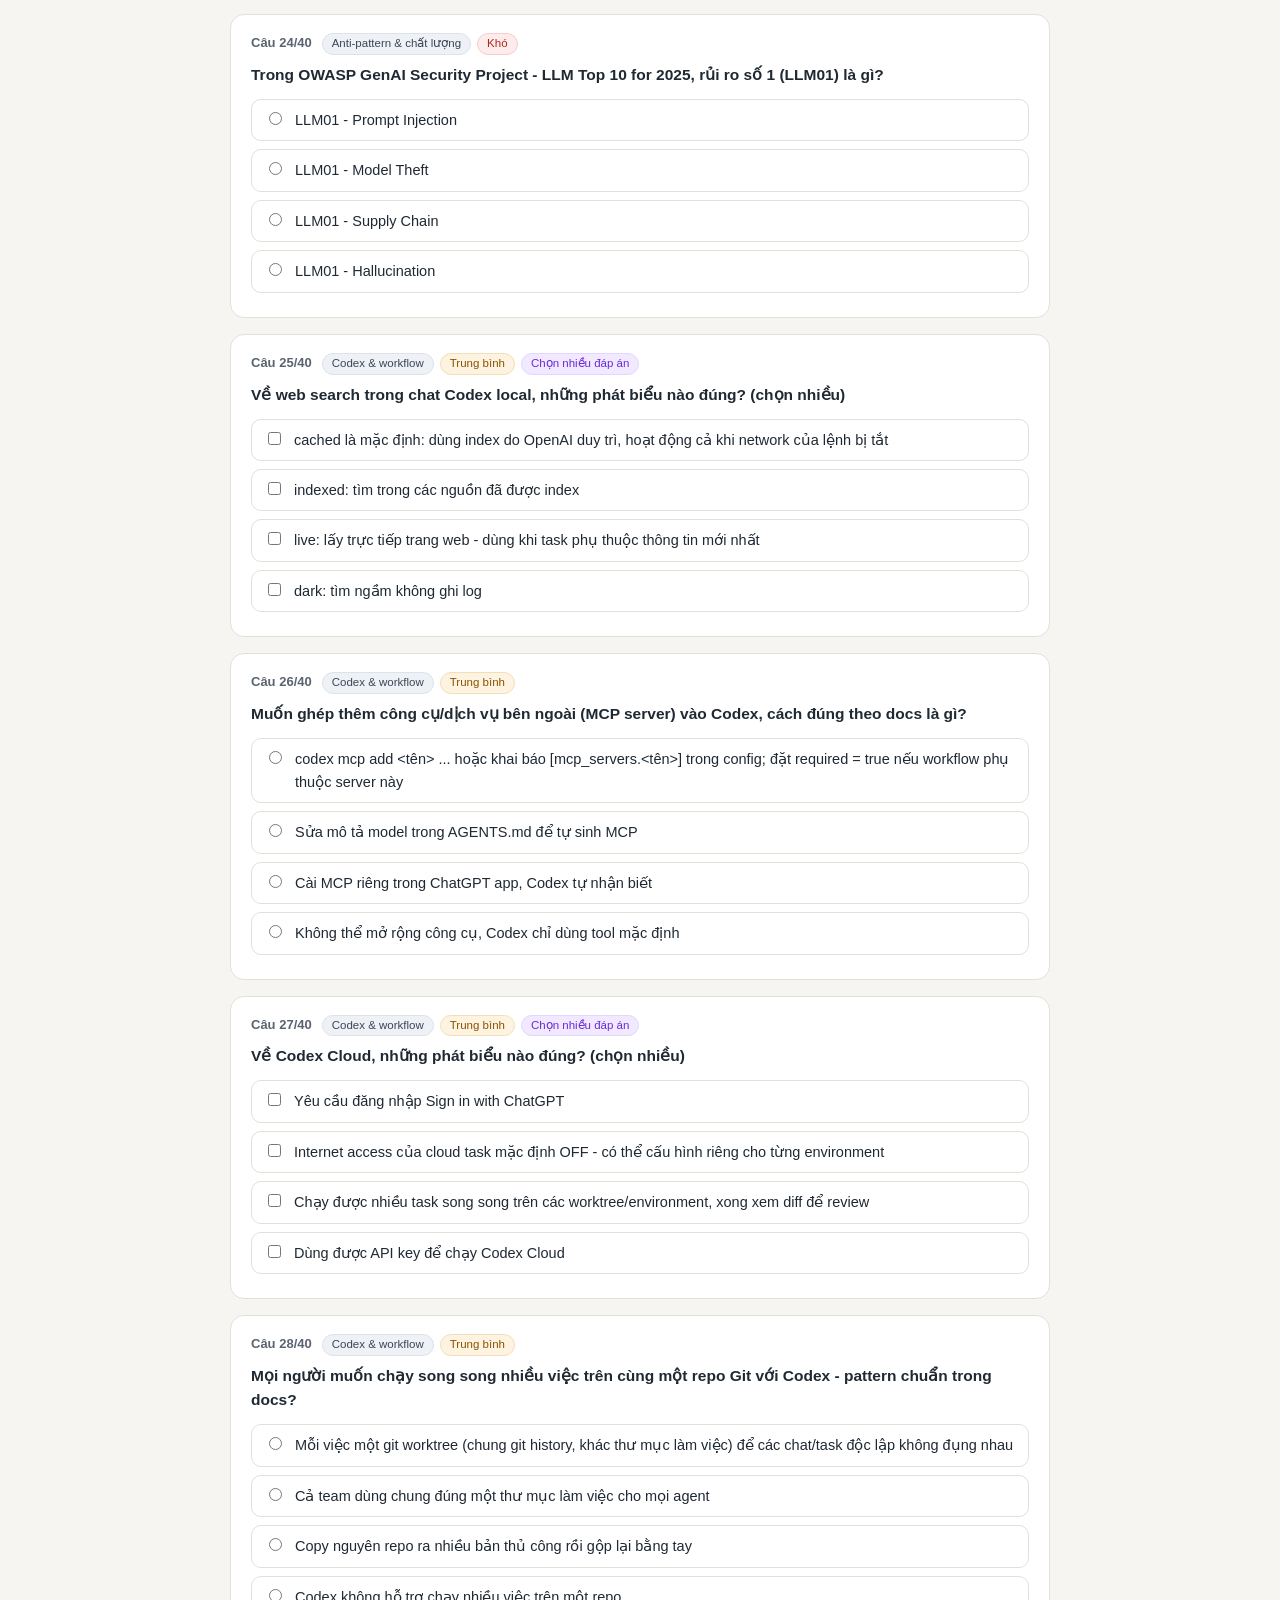
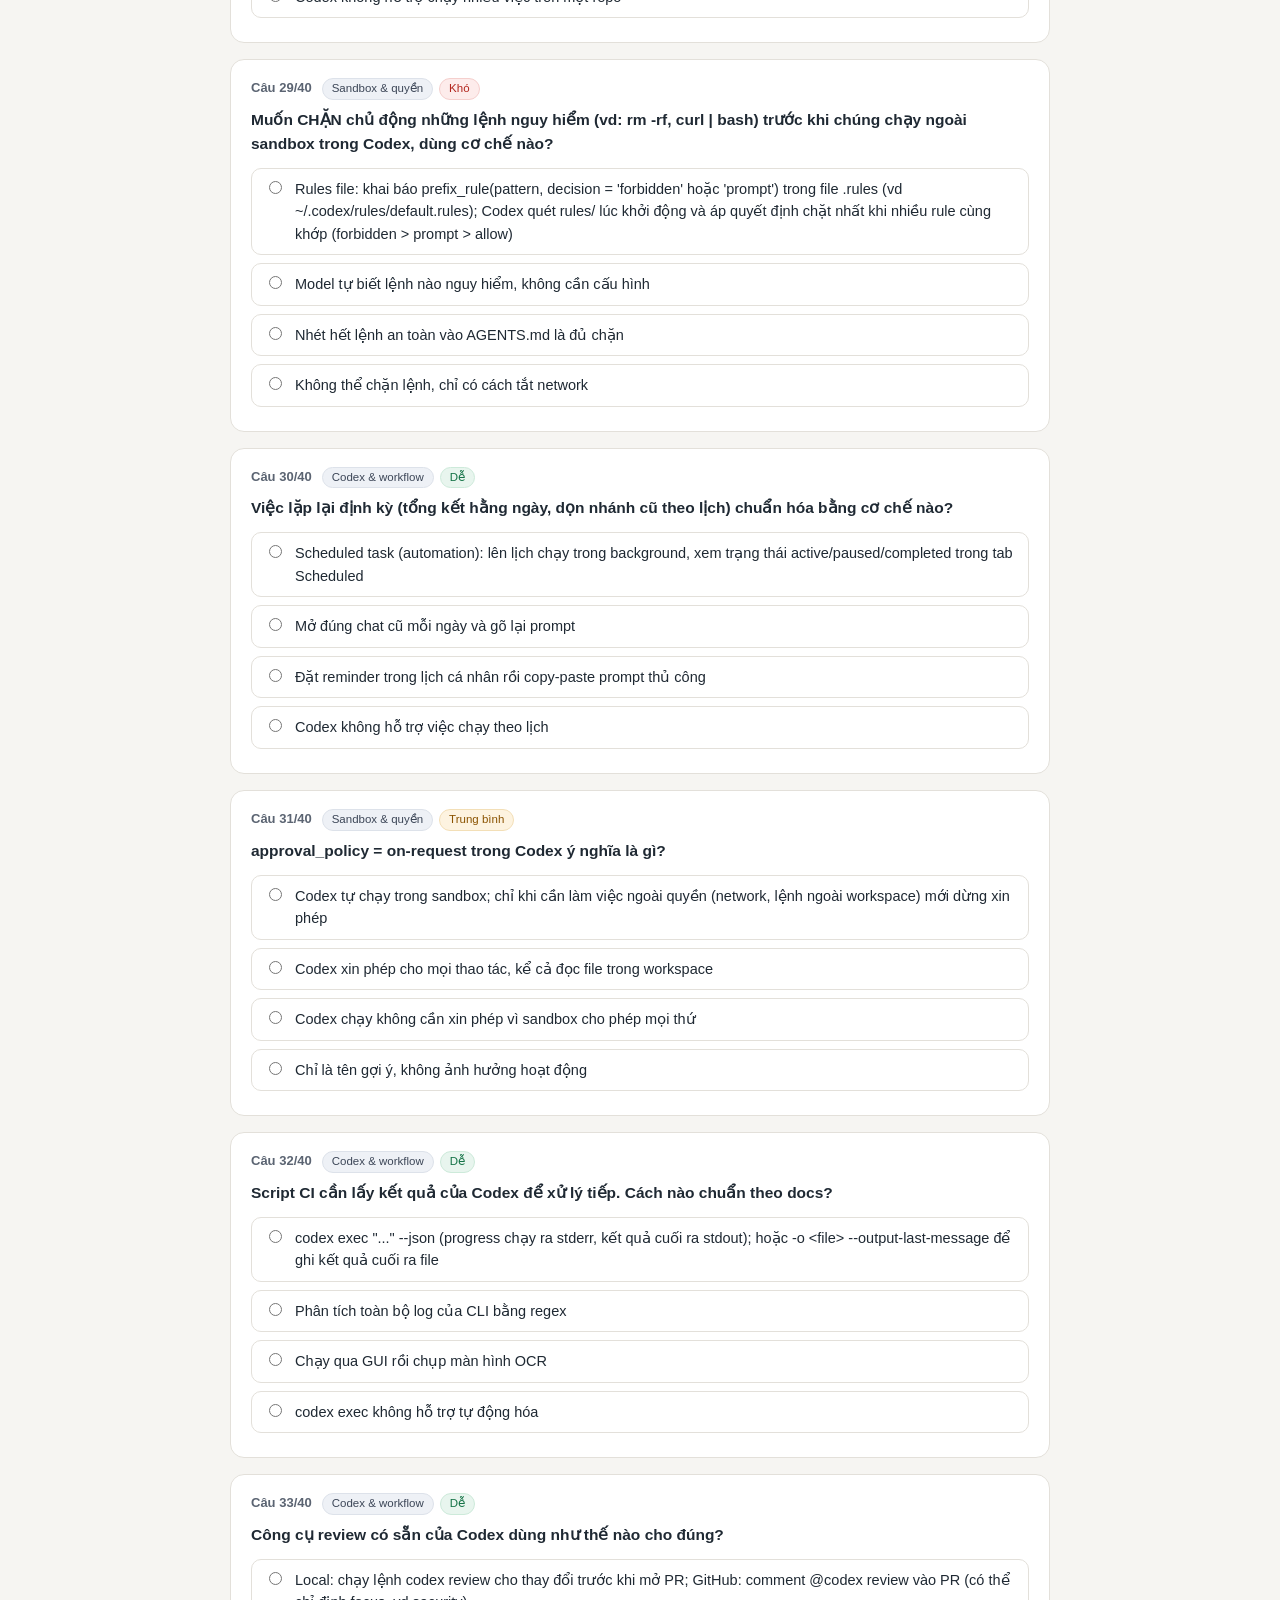
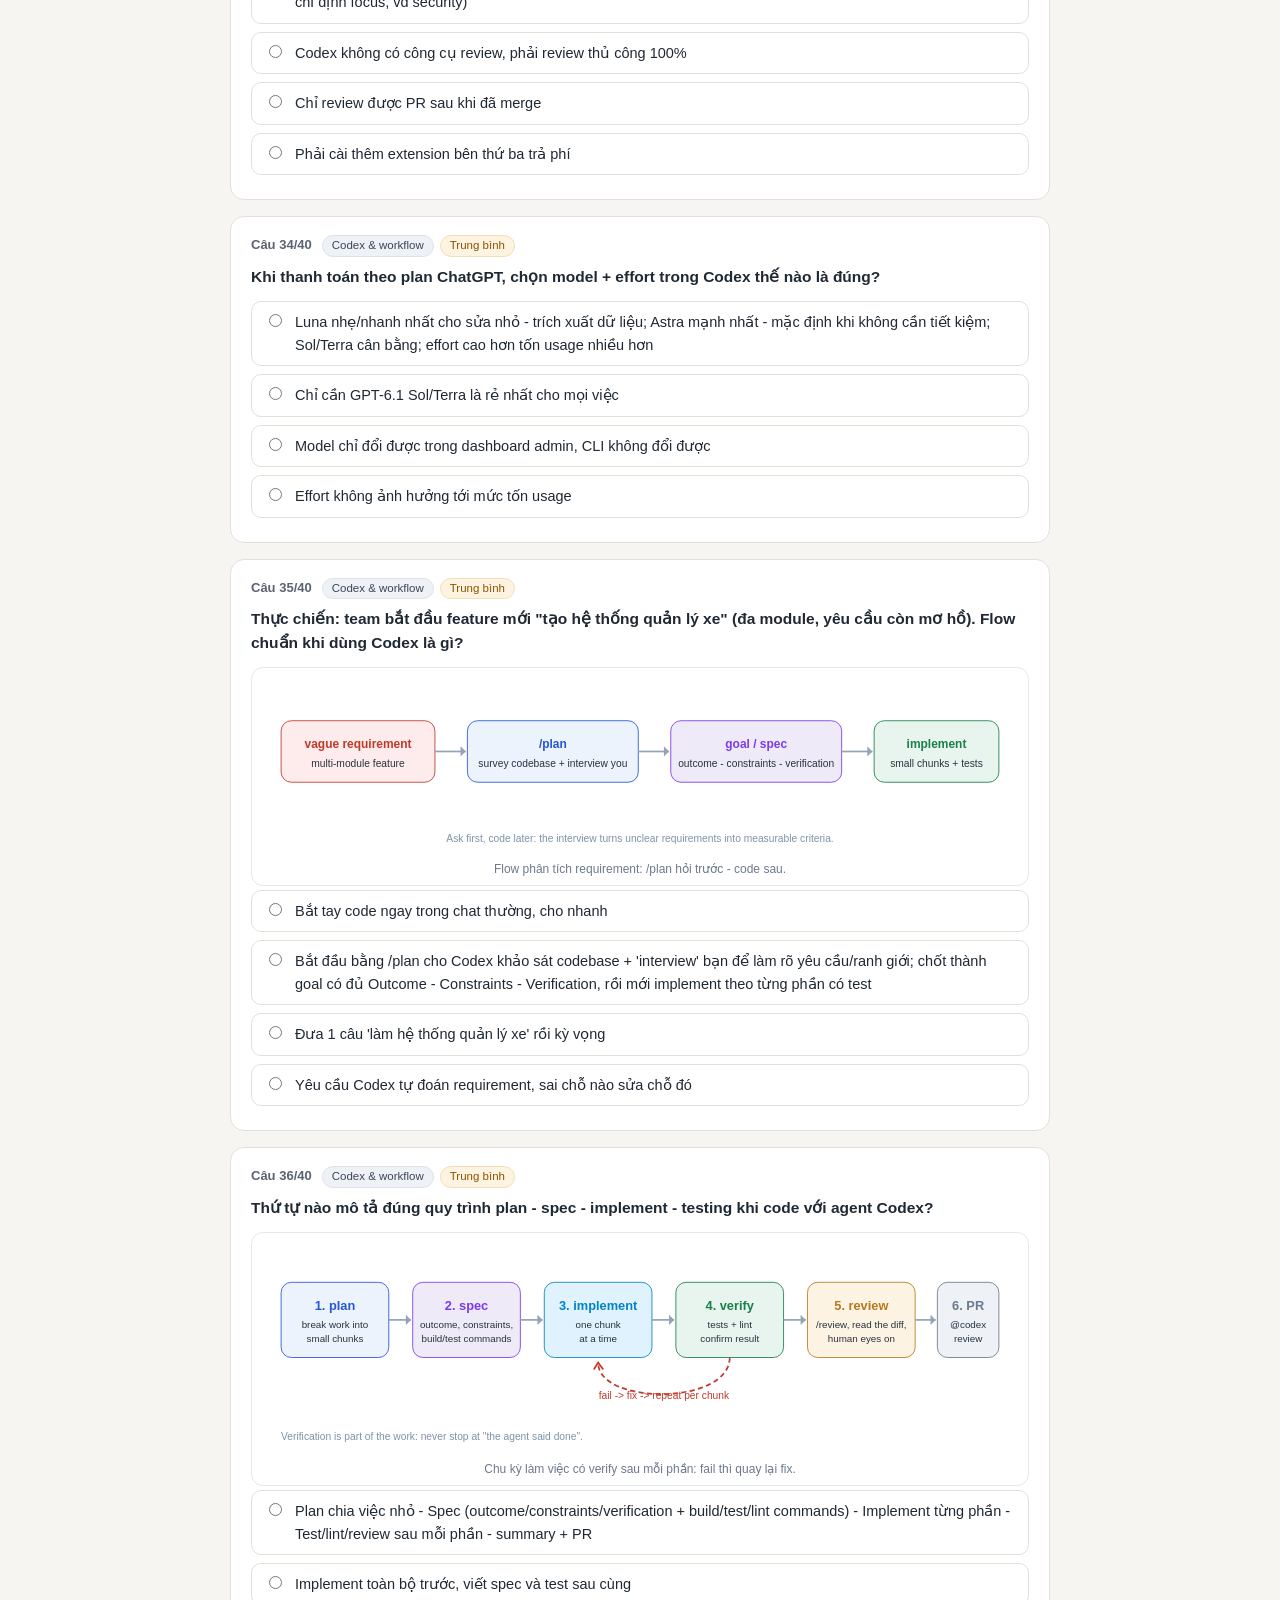
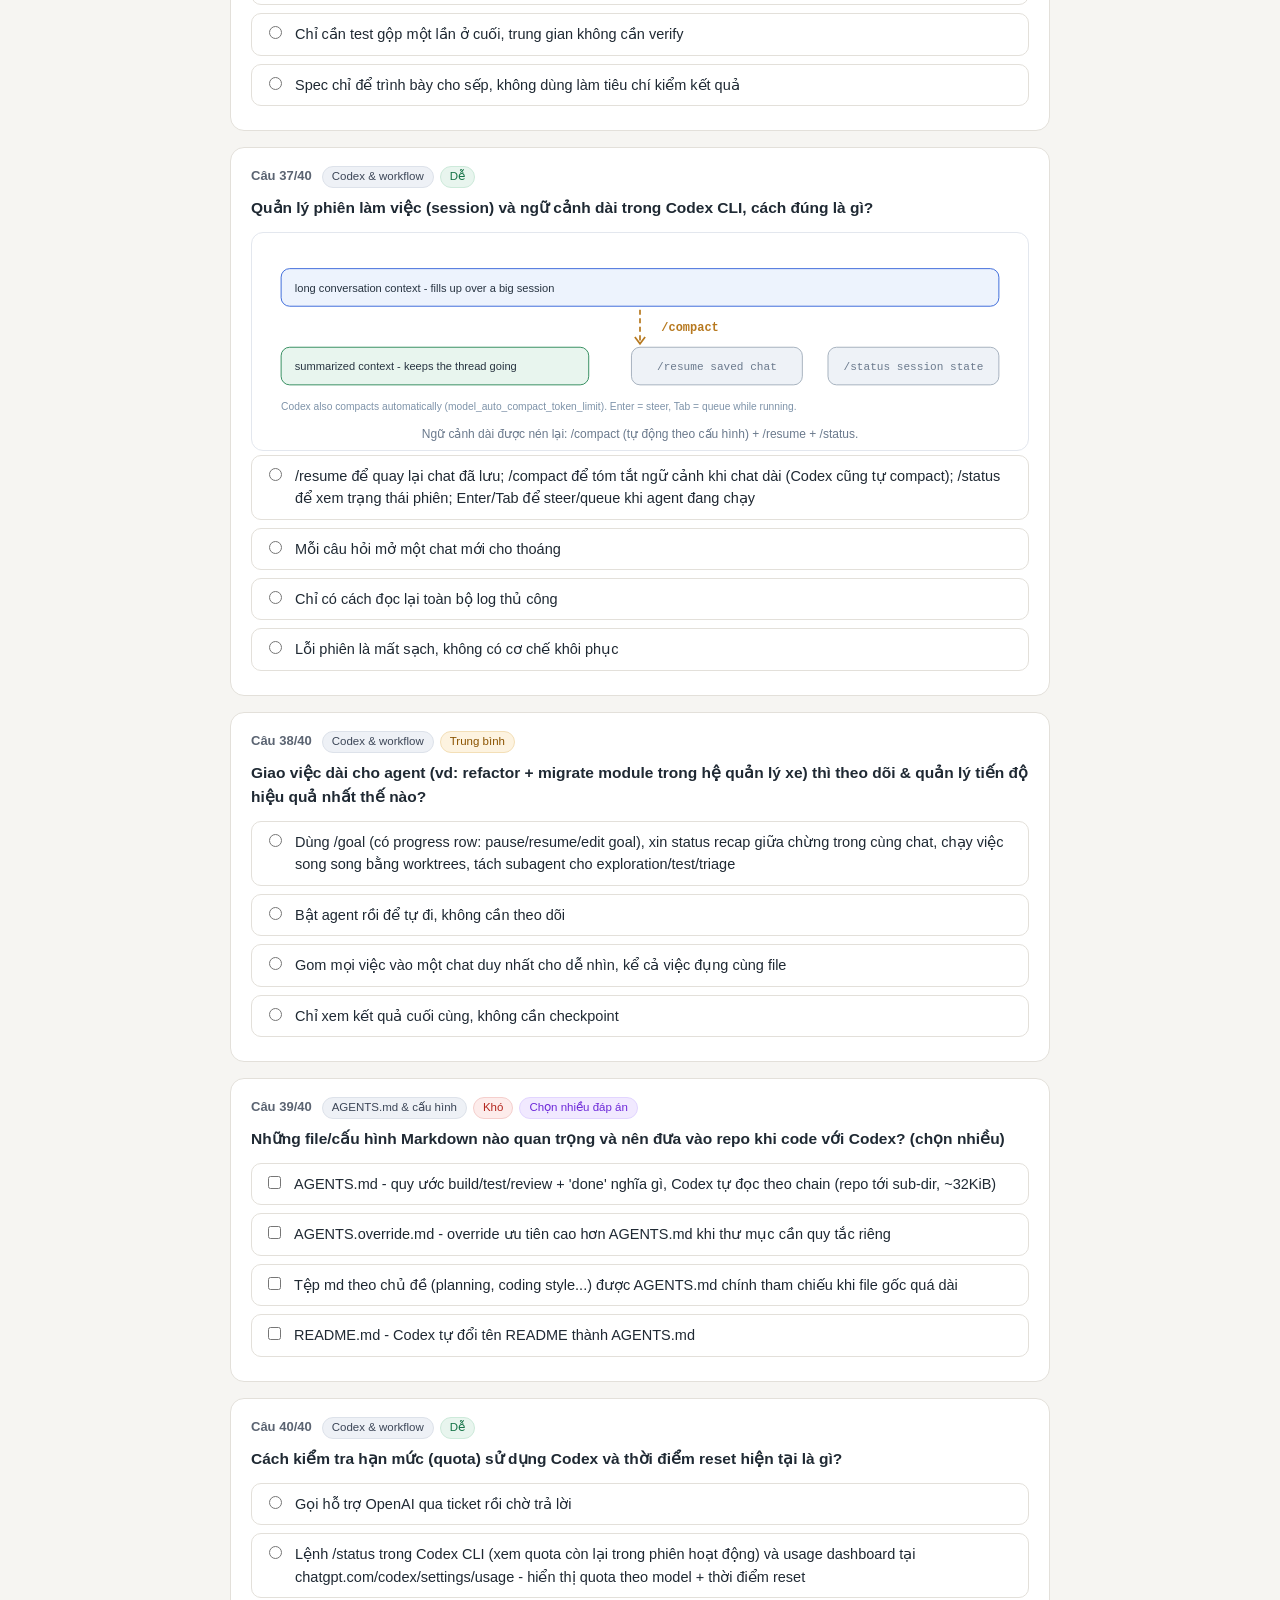
==== commit b5365100: "Add rules-file guardrail question + 7 inline SVG diagrams for key questions" ====
--- a/quiz/QUIZ-OPENAI-RULES.html
+++ b/quiz/QUIZ-OPENAI-RULES.html
@@ -58,6 +58,7 @@
     </p>
   </footer>
 
+  <script src="diagrams.js"></script>
   <script src="questions.js"></script>
   <script src="app.js"></script>
 </body>
--- a/quiz/styles.css
+++ b/quiz/styles.css
@@ -239,4 +239,16 @@
   cursor: pointer;
 }
 .lang-btn:hover { background: rgba(255,255,255,0.22); }
-.lang-btn.active { background: #fff; color: #10315c; font-weight: 700; border-color: #fff; }+.lang-btn.active { background: #fff; color: #10315c; font-weight: 700; border-color: #fff; }
+/* Illustration figures (inline SVG diagrams) */
+.q-img {
+  background: #ffffff;
+  border: 1px solid #e3e7ee;
+  border-radius: 12px;
+  padding: 10px 12px 6px;
+  margin: 10px 0 4px;
+}
+.q-img svg { display: block; width: 100%; height: auto; }
+.q-img figcaption { font-size: 12px; color: #6b7a8d; text-align: center; margin-top: 4px; }
+.q-img.small { padding: 8px 10px 4px; margin: 8px 0 0; }
+.q-img.small figcaption { font-size: 11.5px; }
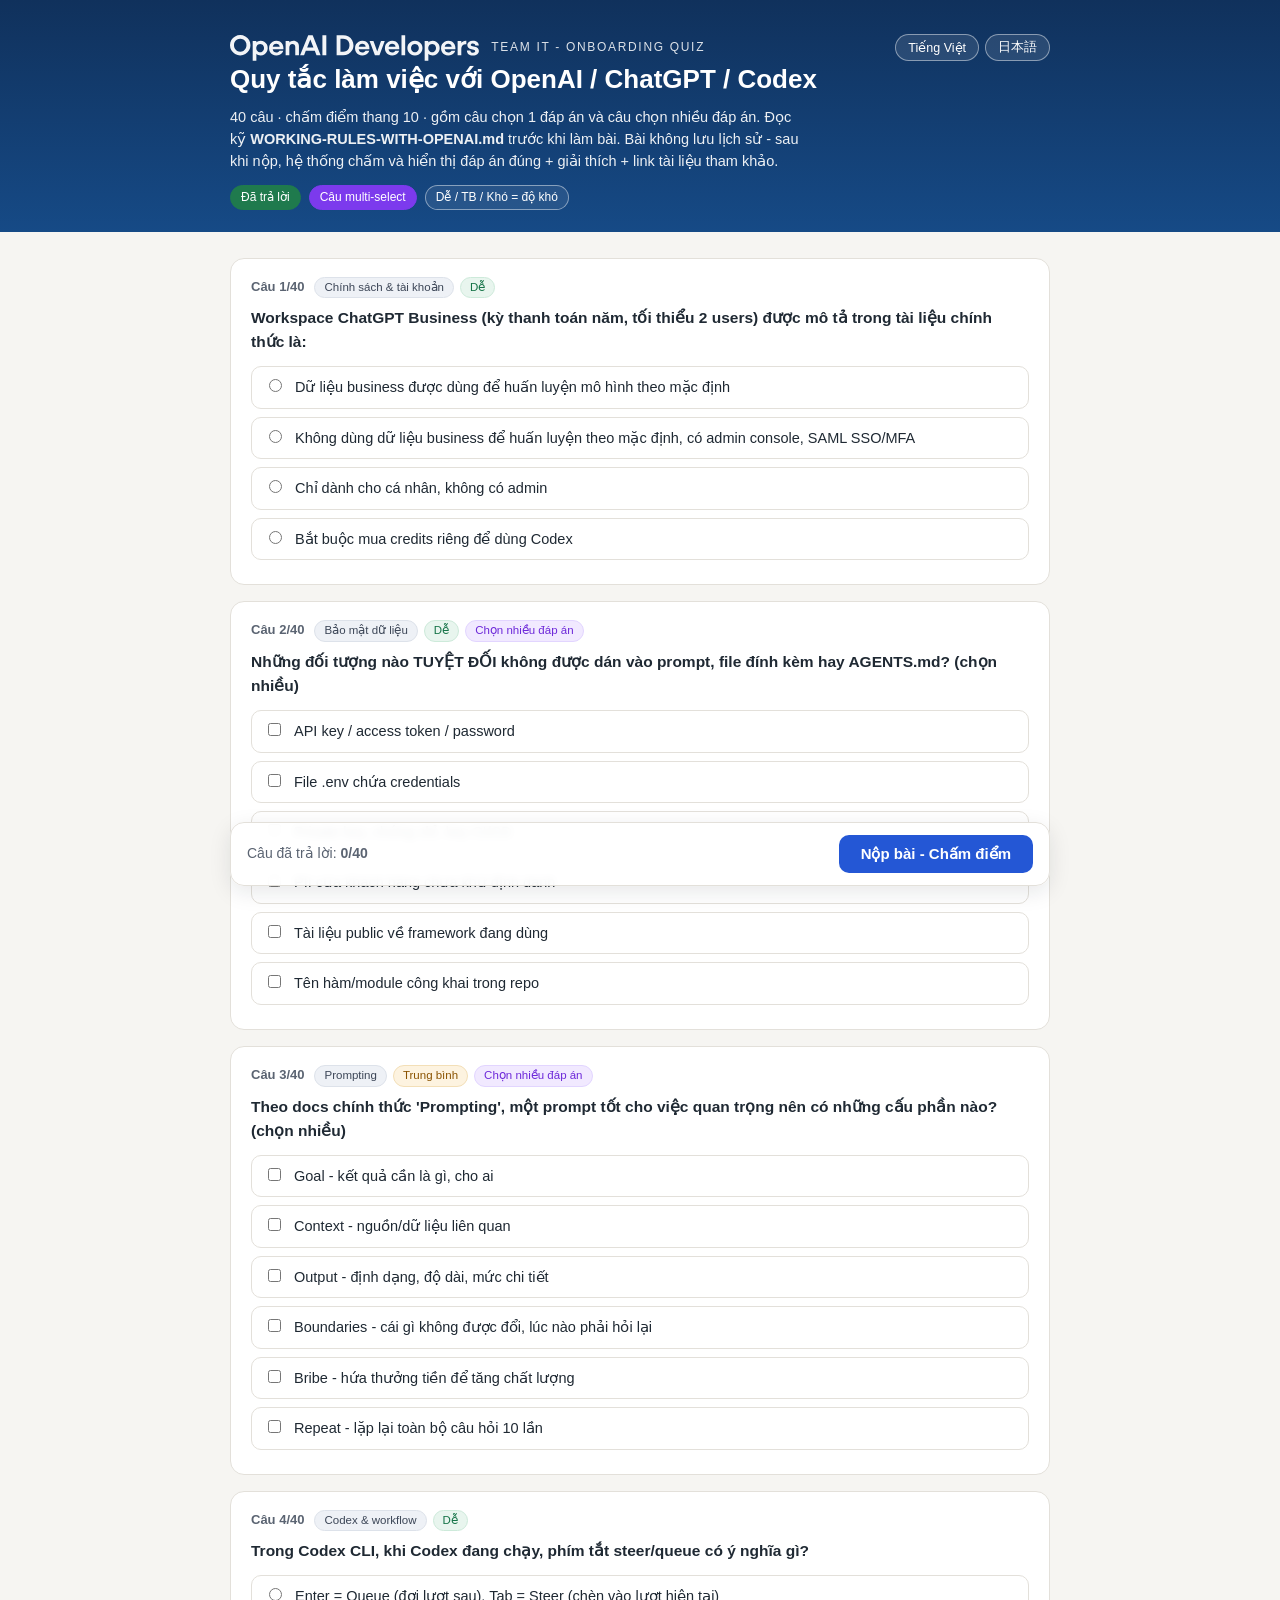
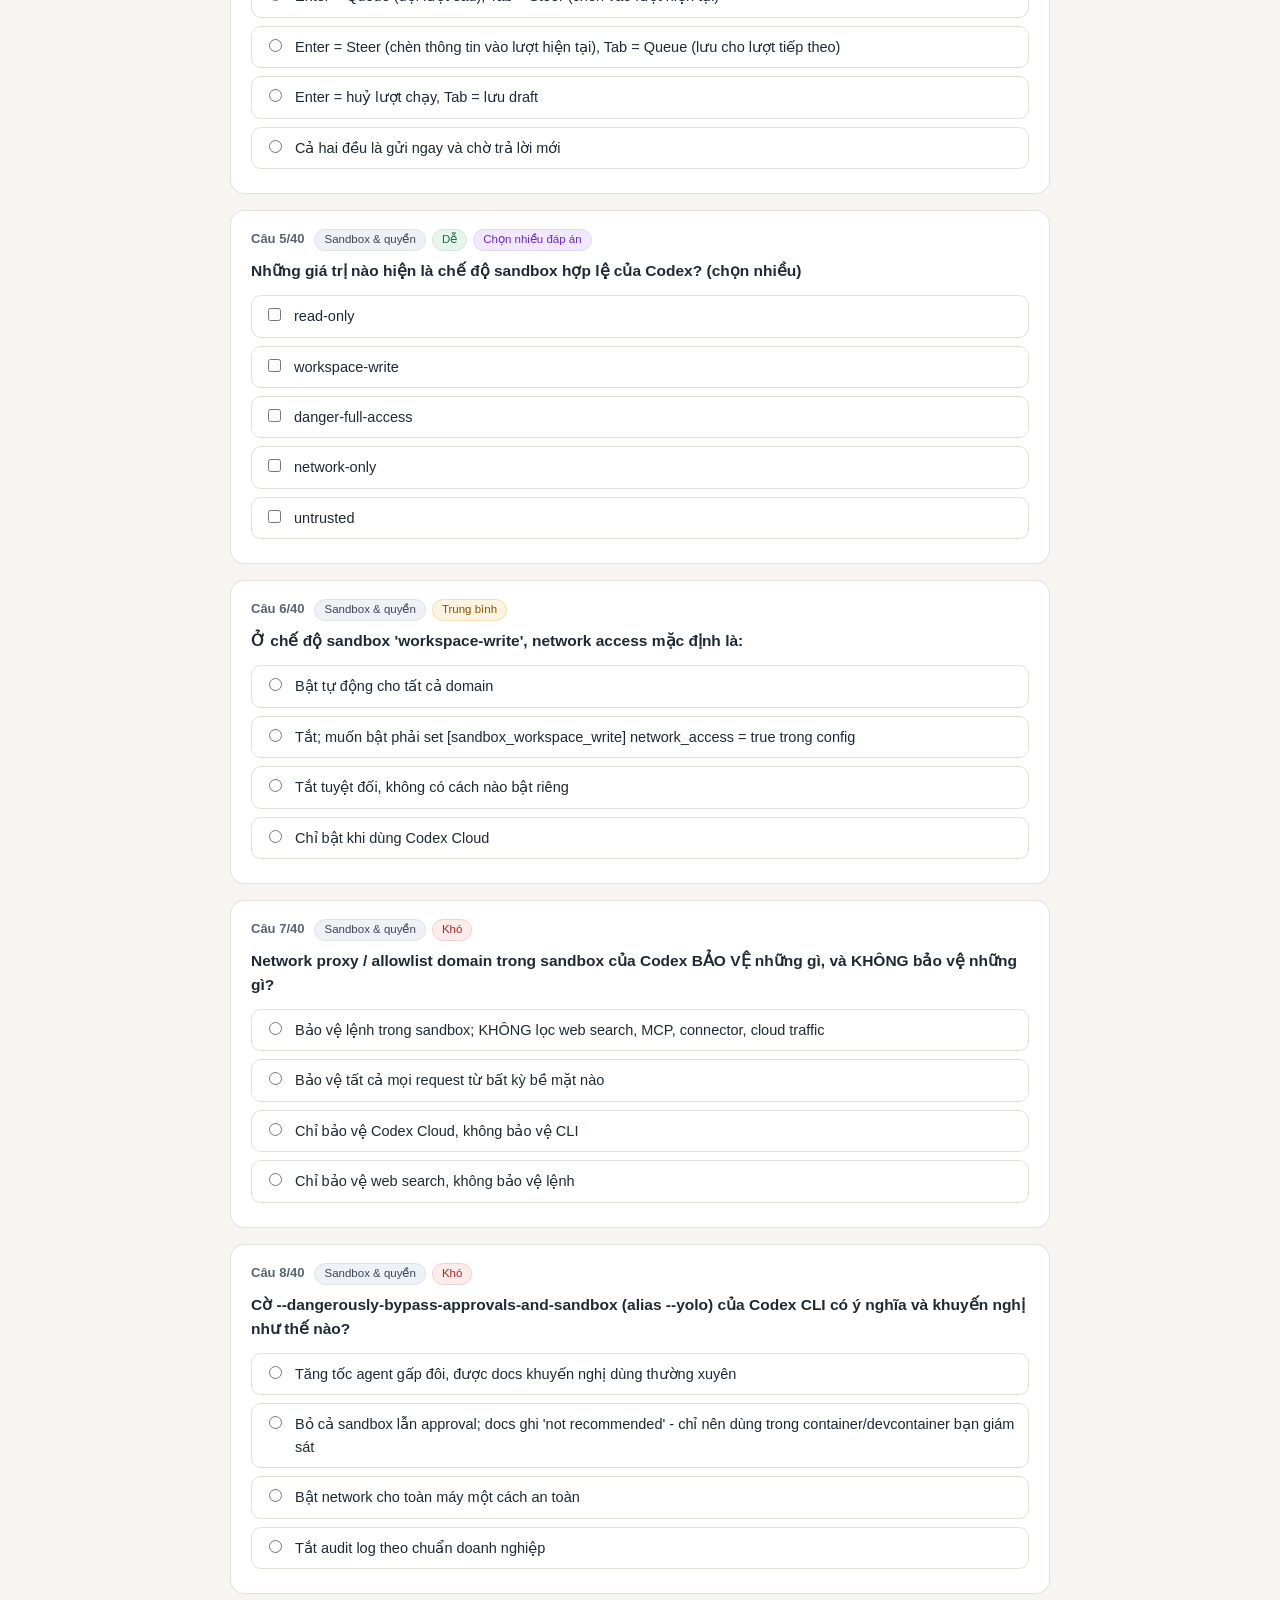
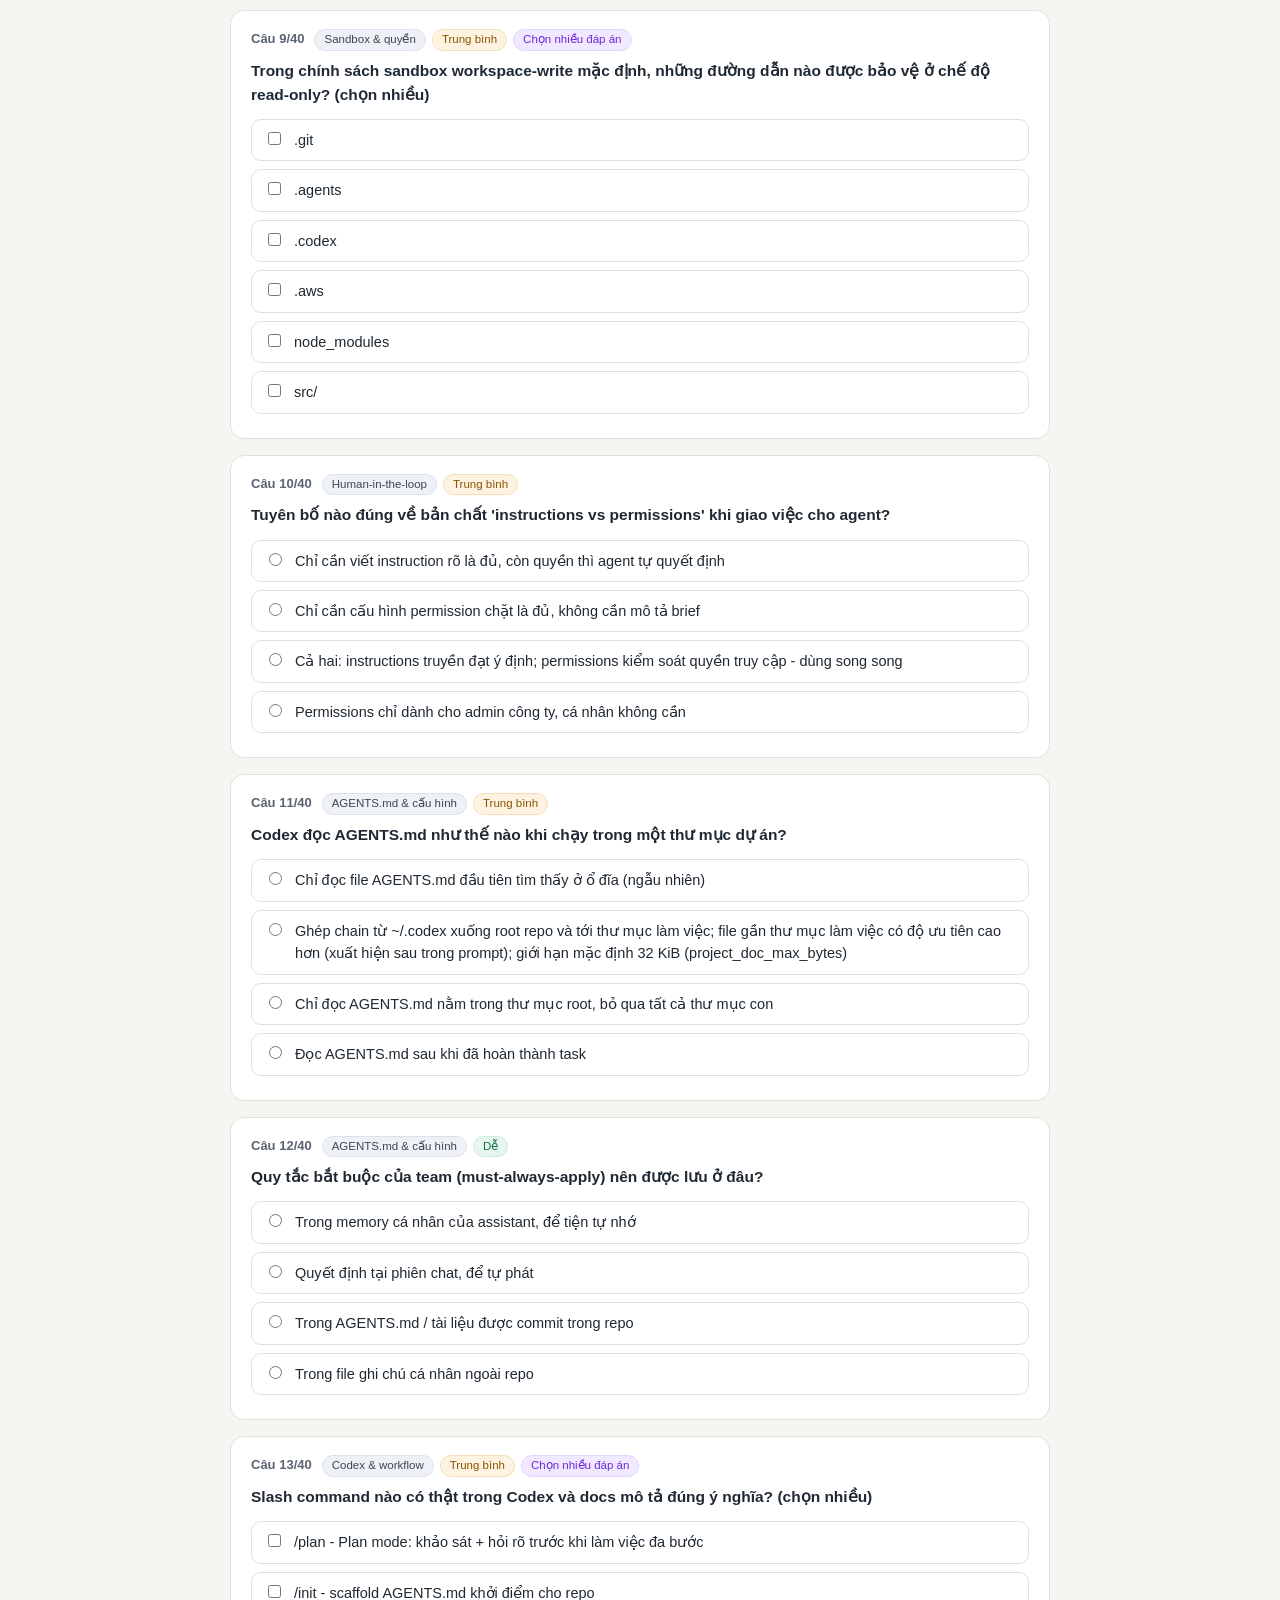
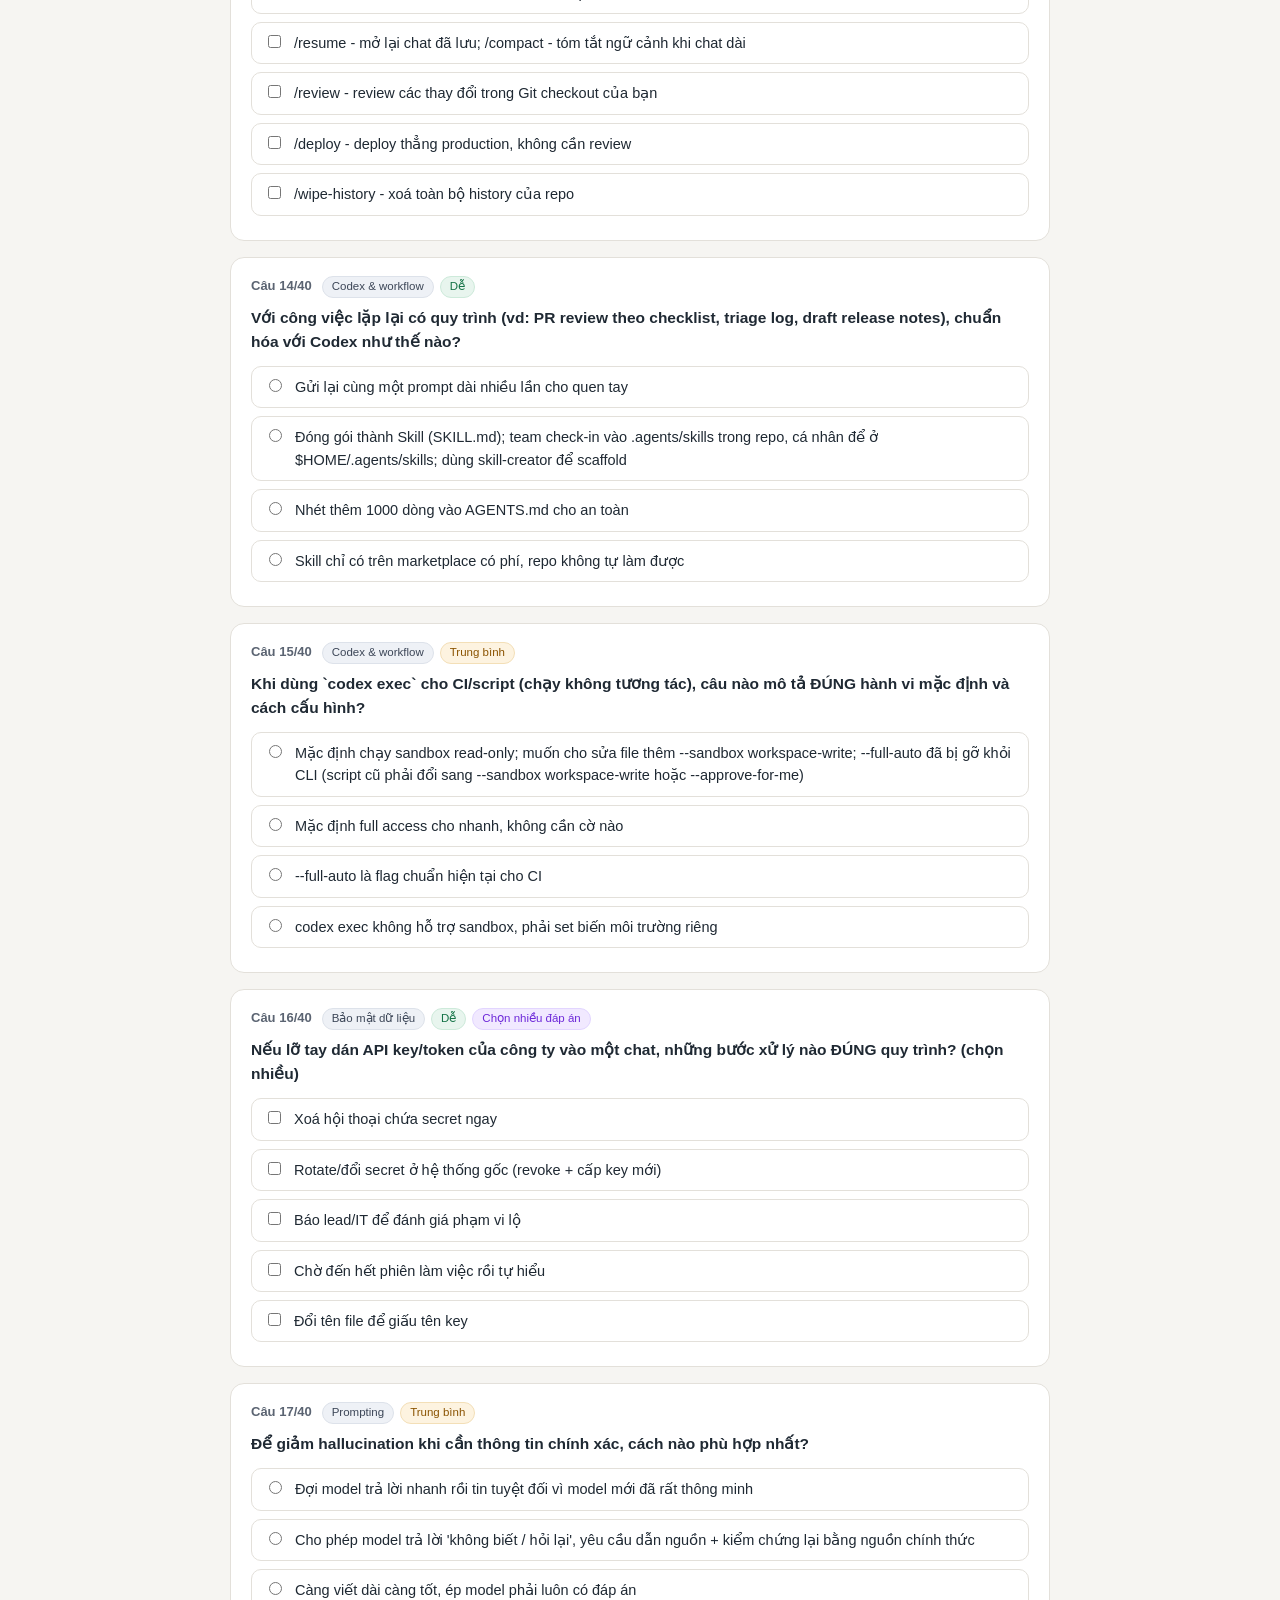
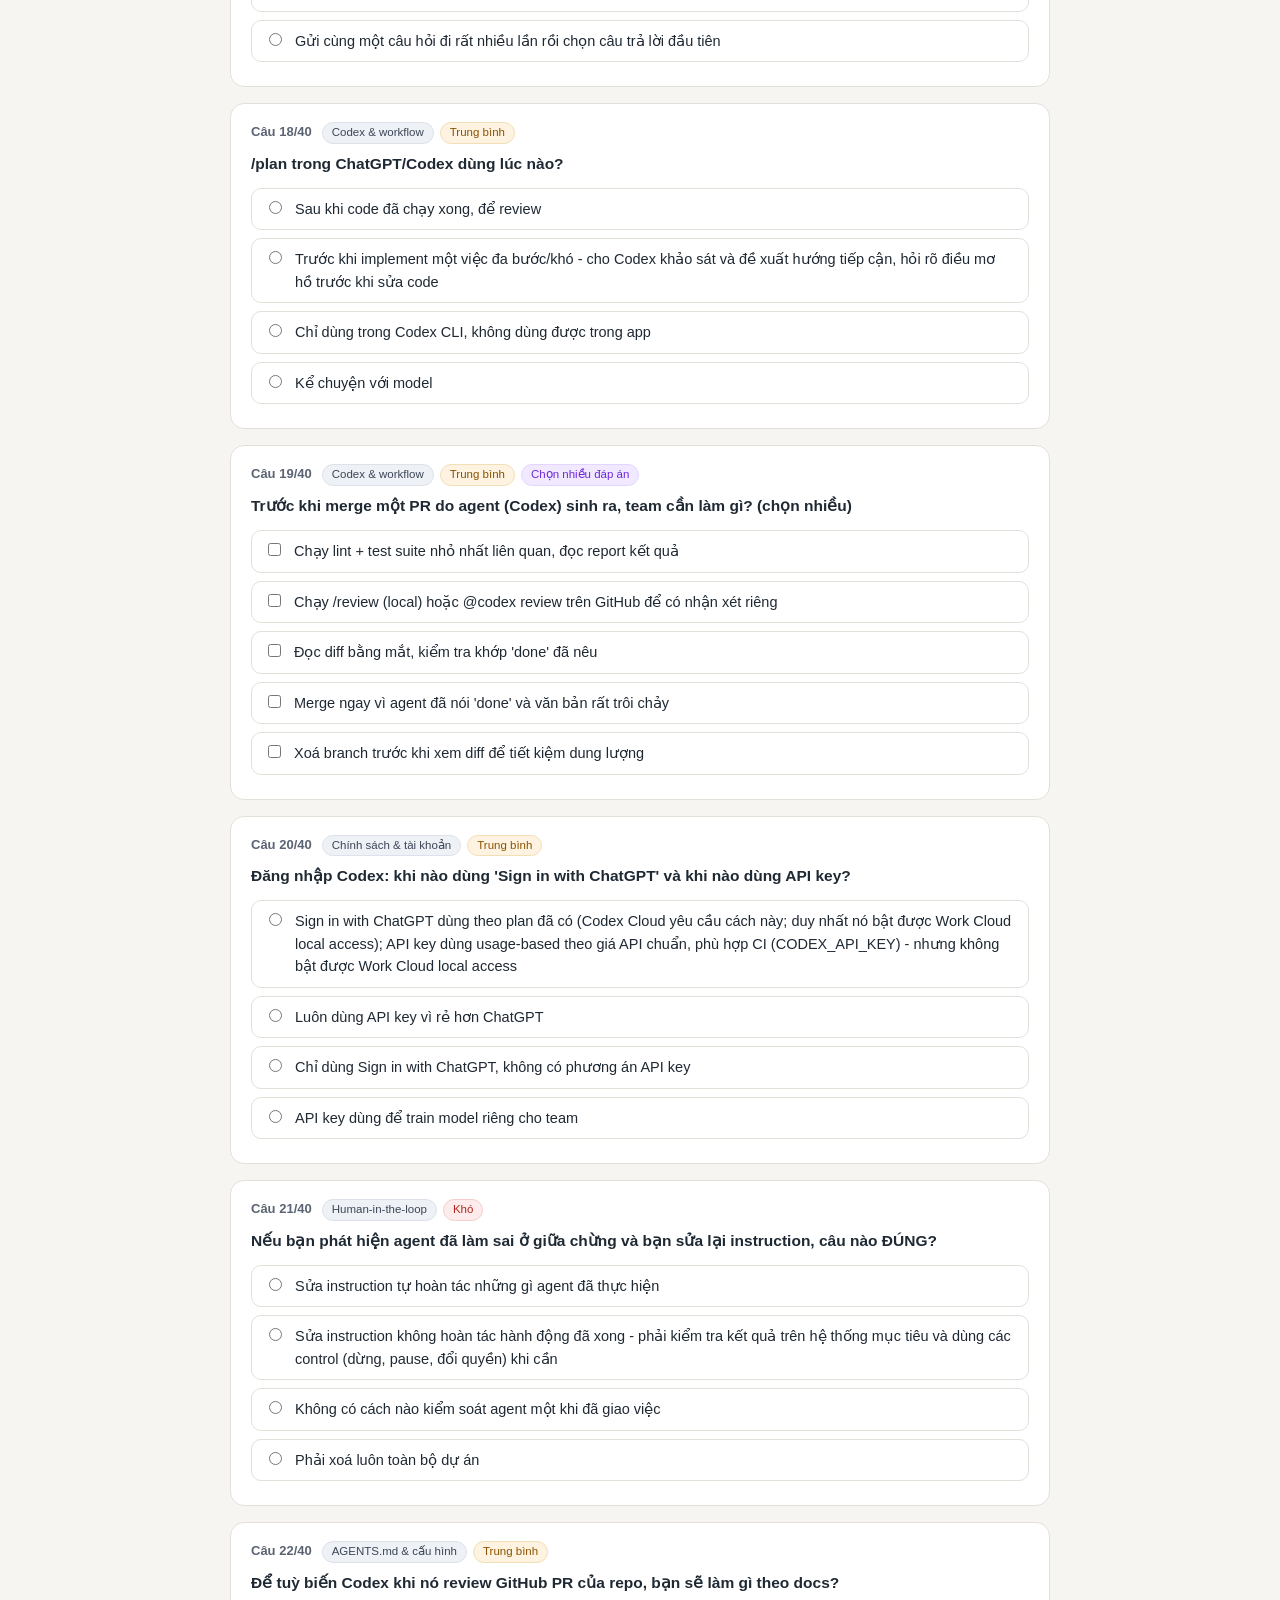
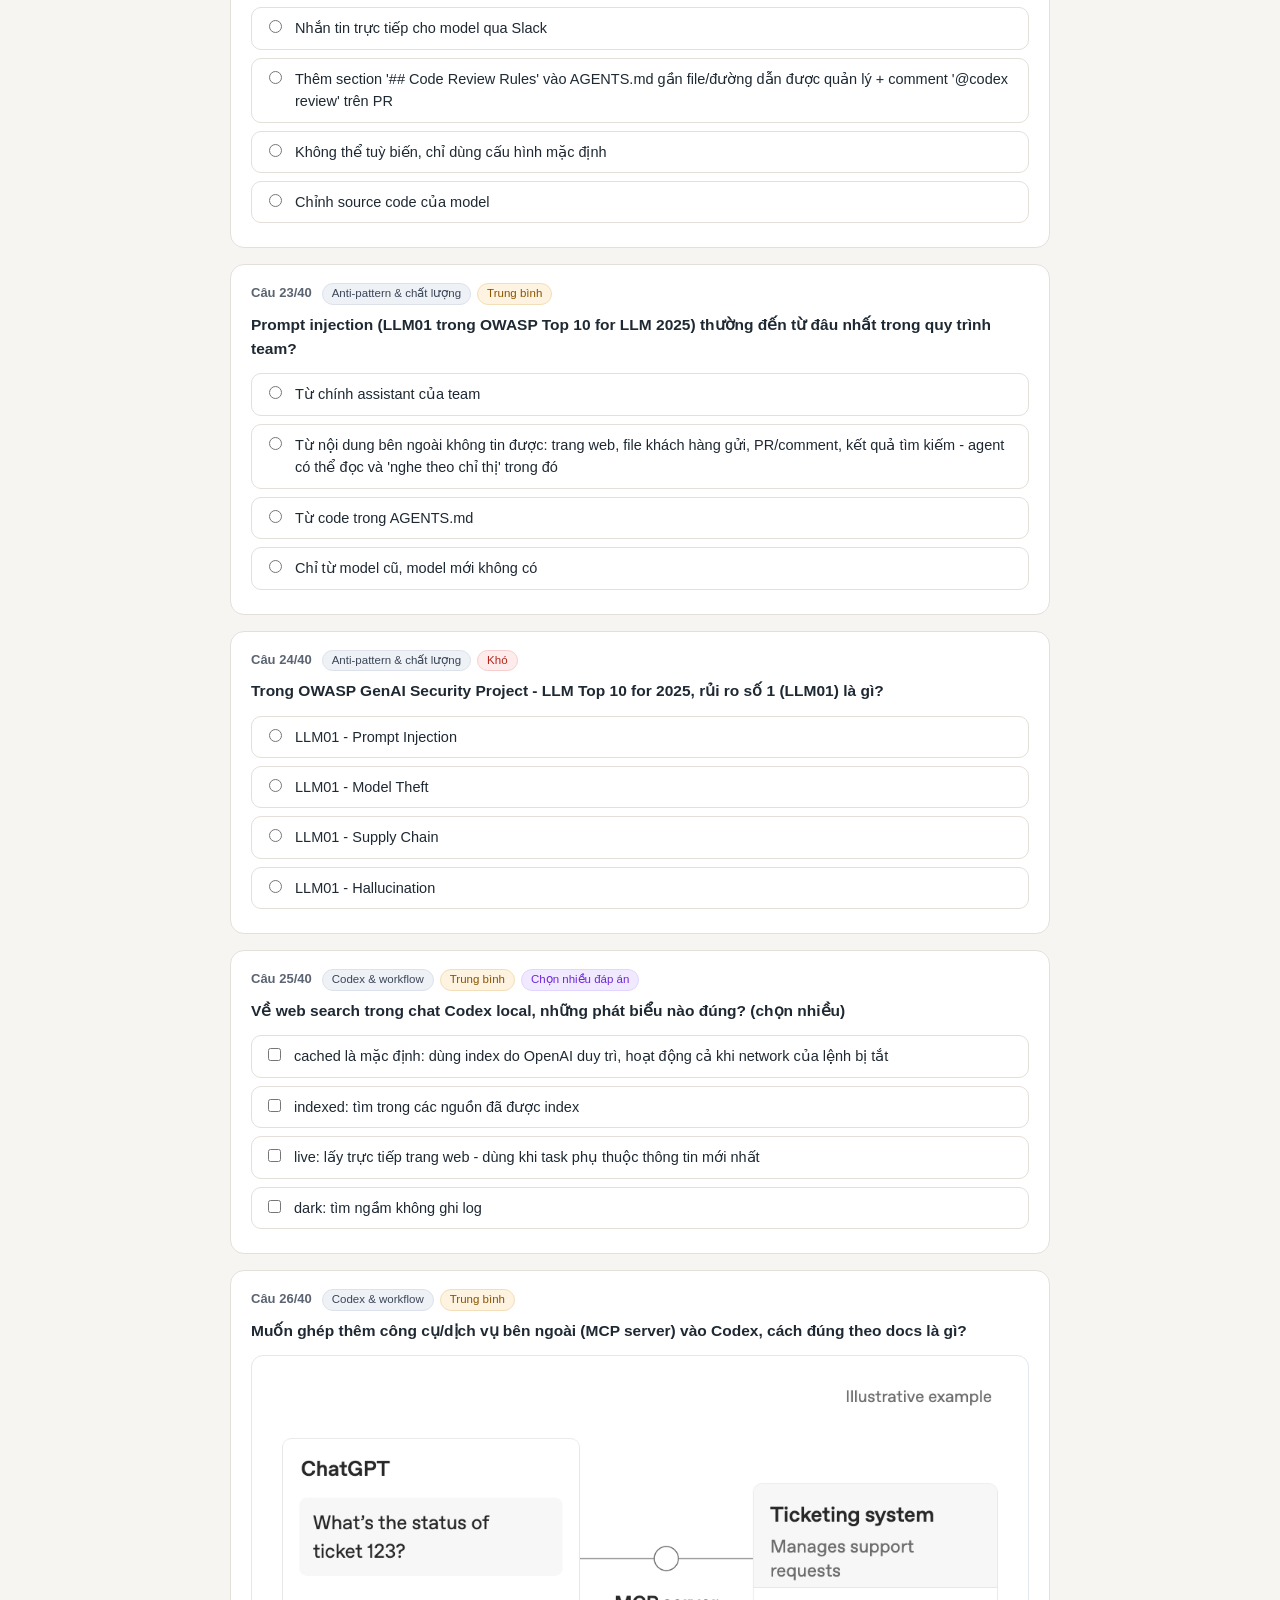
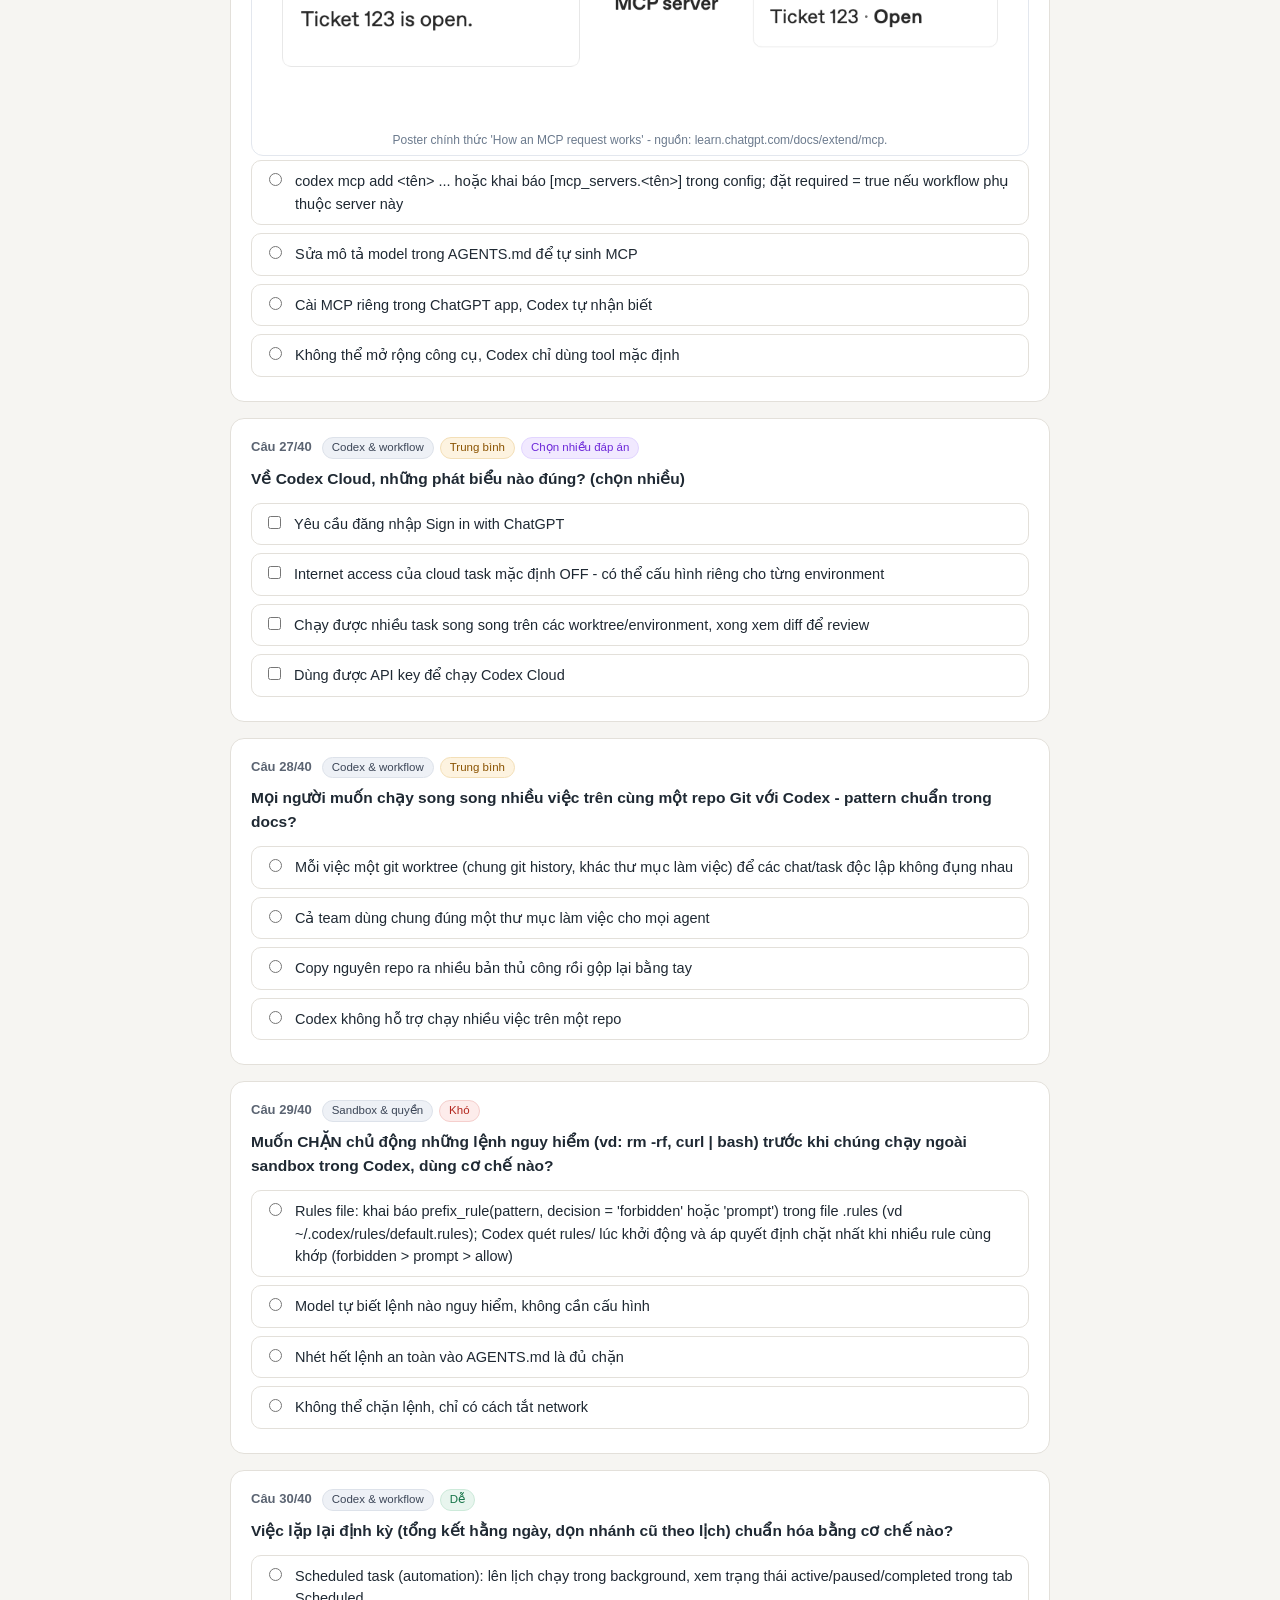
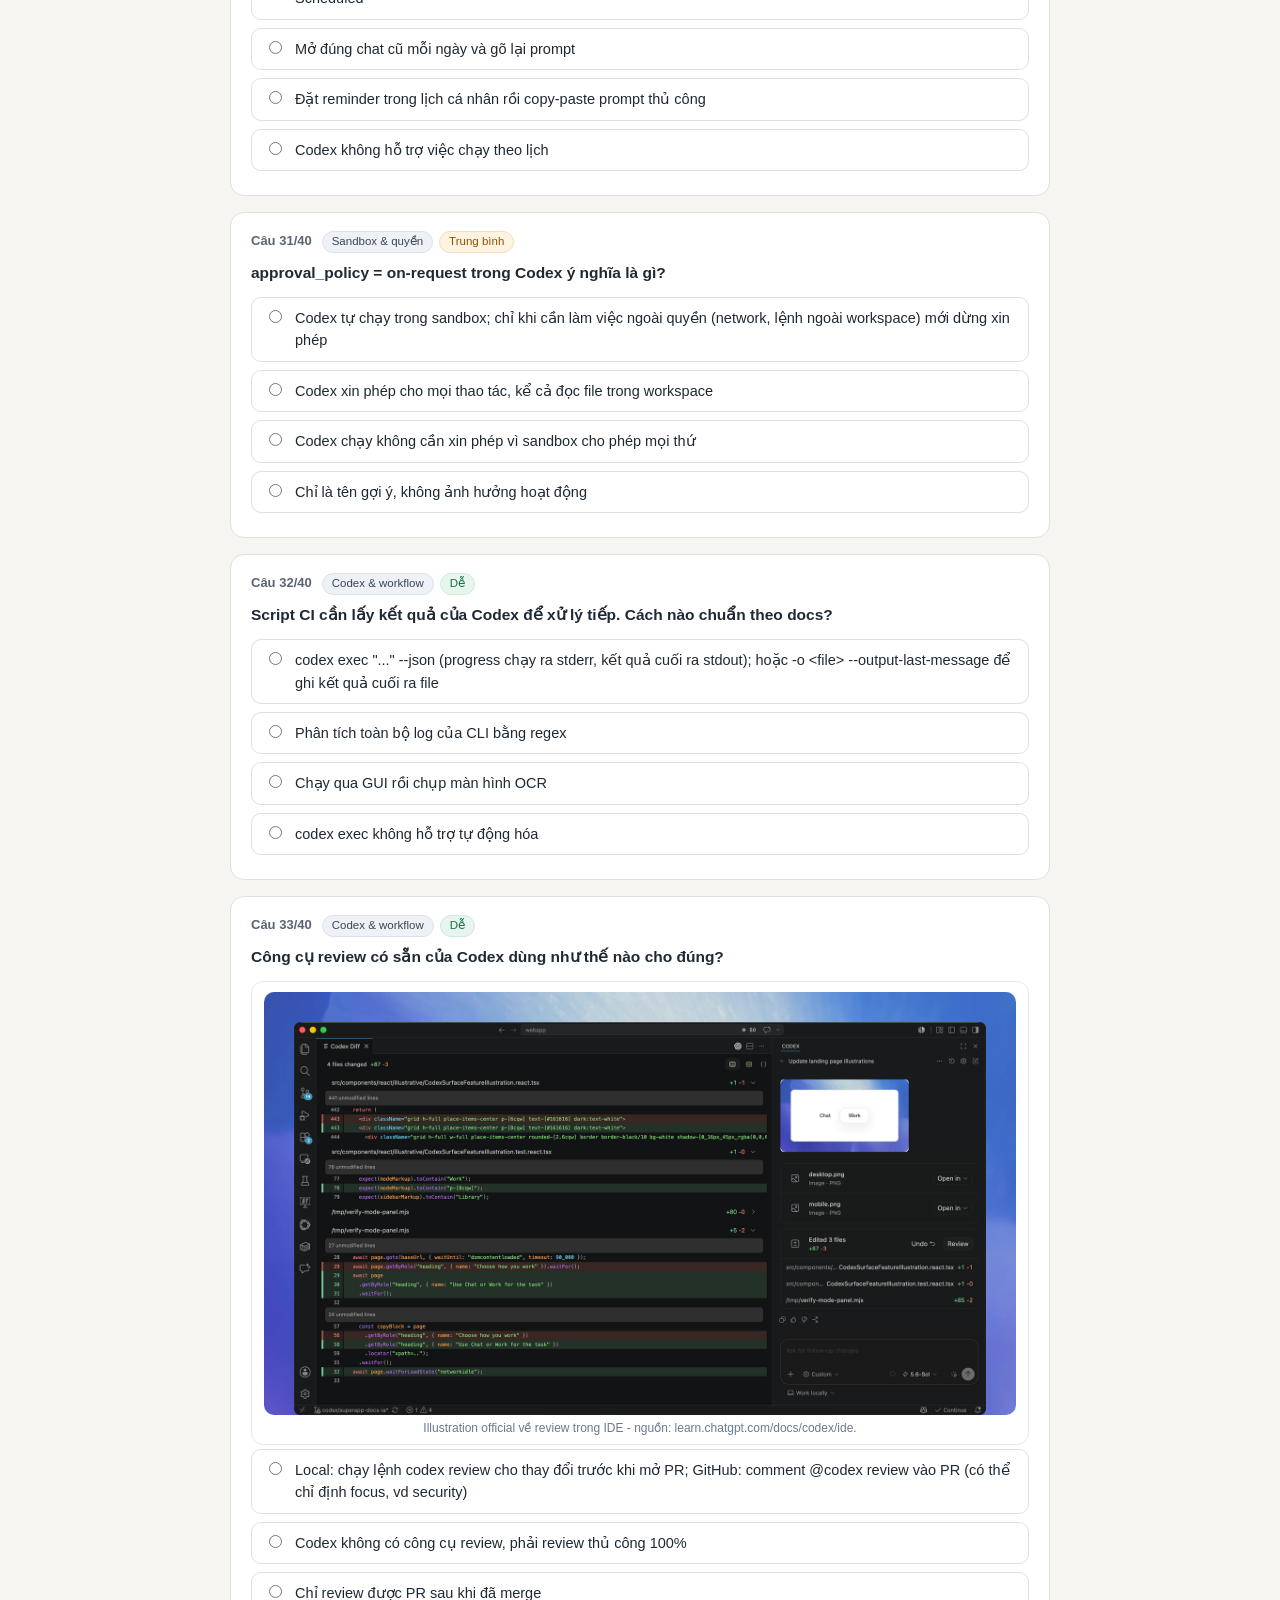
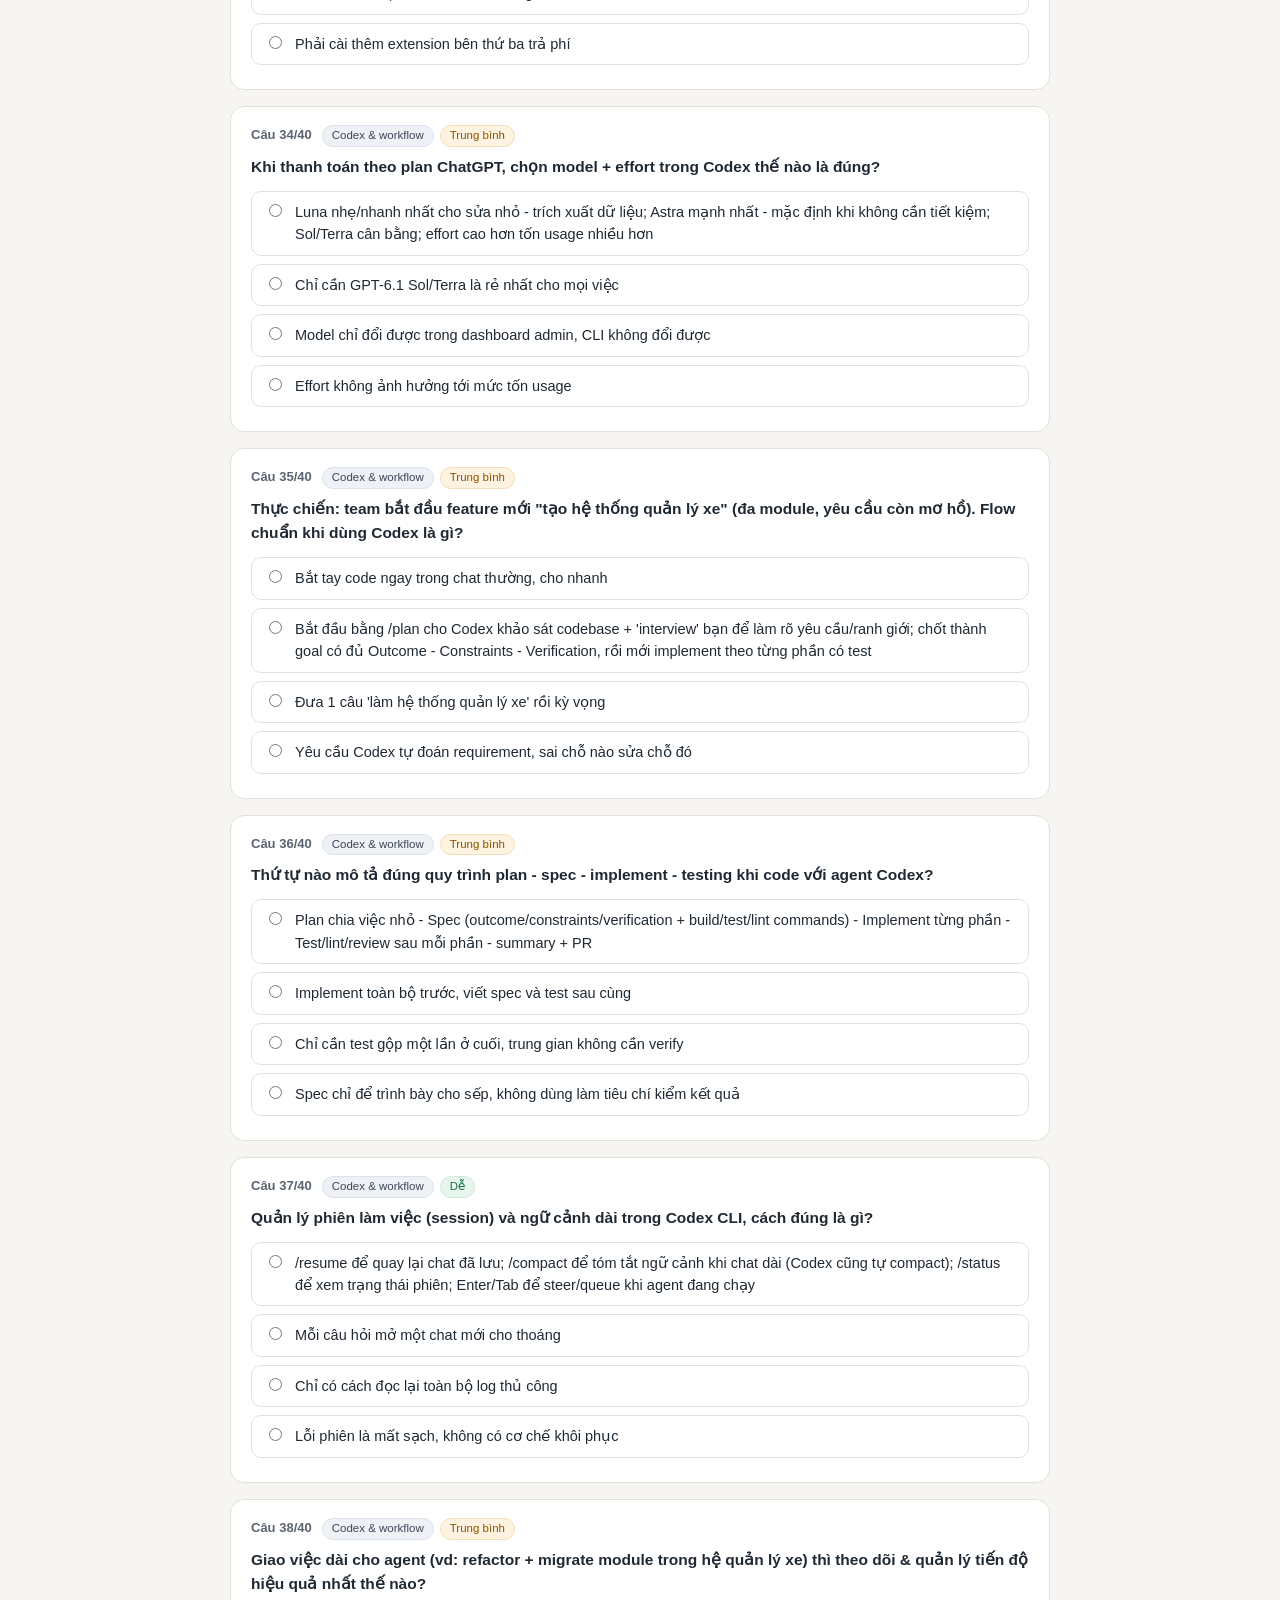
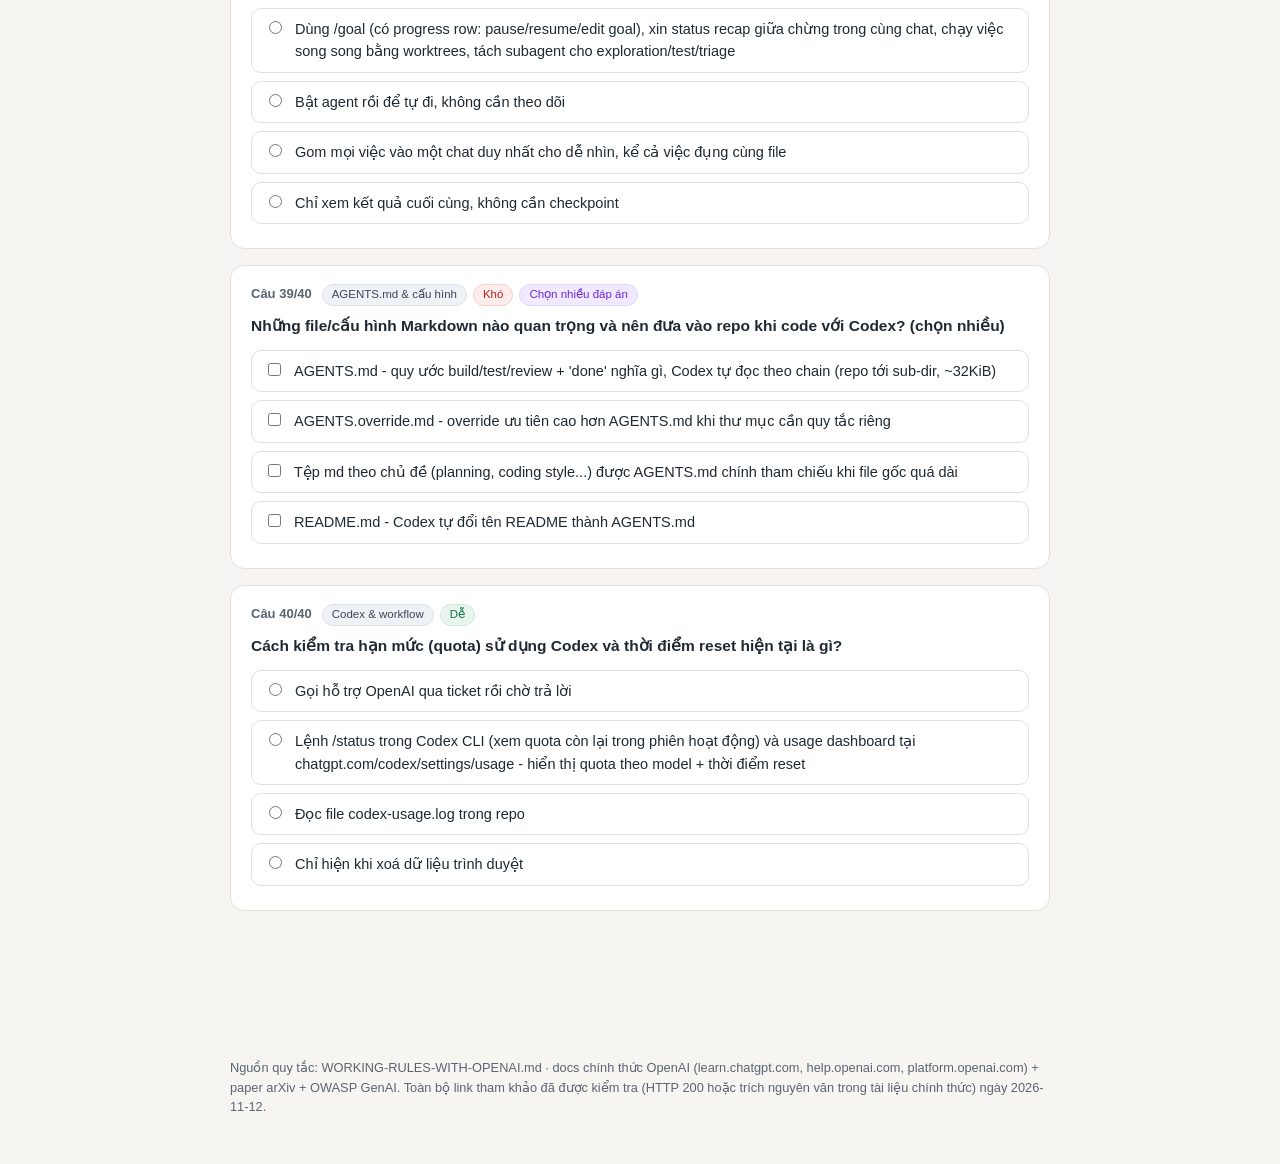
==== commit e2bc4f76: "Add official OpenAI Developers wordmark to quiz header and landing; fresh 30-URL verification log" ====
--- a/quiz/QUIZ-OPENAI-RULES.html
+++ b/quiz/QUIZ-OPENAI-RULES.html
@@ -10,7 +10,11 @@
   <header class="topbar">
     <div class="wrap">
       <div class="topbar-row">
-        <p class="kicker">Team IT - Onboarding Quiz</p>
+        <div class="brand">
+          <img class="logo" src="img/openai-developers.svg" alt="OpenAI Developers - logo chính thức"
+               onerror="this.style.display='none'" />
+          <p class="kicker">Team IT - Onboarding Quiz</p>
+        </div>
         <nav id="lang-switch" class="lang-switch" aria-label="Language">
           <button type="button" class="lang-btn" data-lang="vi">Tiếng Việt</button>
           <button type="button" class="lang-btn" data-lang="ja">日本語</button>
--- a/quiz/styles.css
+++ b/quiz/styles.css
@@ -252,3 +252,29 @@
 .q-img figcaption { font-size: 12px; color: #6b7a8d; text-align: center; margin-top: 4px; }
 .q-img.small { padding: 8px 10px 4px; margin: 8px 0 0; }
 .q-img.small figcaption { font-size: 11.5px; }
+.q-img img.shot { display: block; width: 100%; height: auto; border-radius: 10px; }
+
+/* Back-to-top button (visible after grading) */
+#backtop {
+  display: none;
+  position: fixed;
+  right: 22px;
+  bottom: 22px;
+  z-index: 60;
+  border: none;
+  background: #2457d5;
+  color: #fff;
+  font-size: 13.5px;
+  font-weight: 700;
+  padding: 12px 18px;
+  border-radius: 999px;
+  box-shadow: 0 8px 22px rgba(16,49,92,0.35);
+  cursor: pointer;
+}
+#backtop:hover { filter: brightness(1.08); }
+body.graded #backtop { display: inline-flex; align-items: center; }
+
+/* Header brand row (official wordmark + kicker) */
+.brand { display: flex; align-items: center; gap: 12px; min-width: 0; }
+.brand .logo { height: 26px; width: auto; display: block; filter: brightness(0) invert(1); opacity: 0.95; }
+.brand .kicker { margin: 0; }
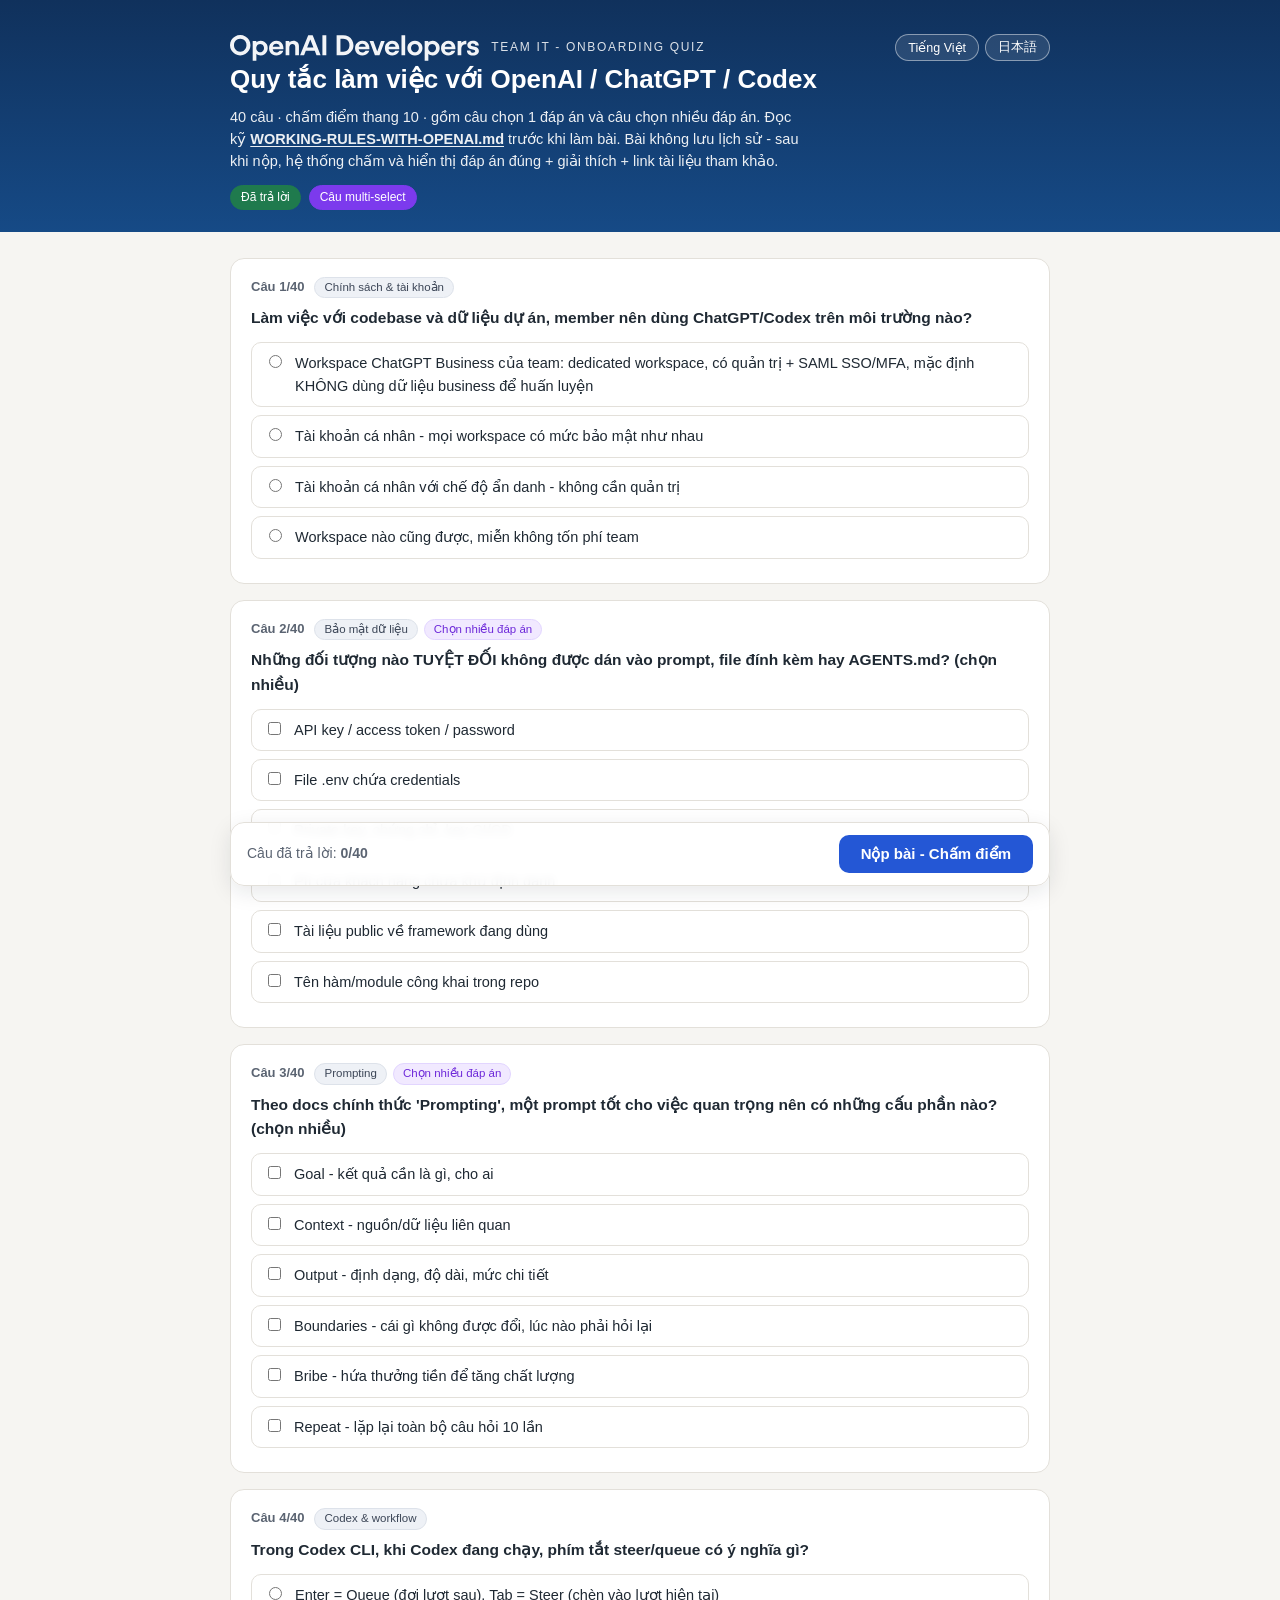
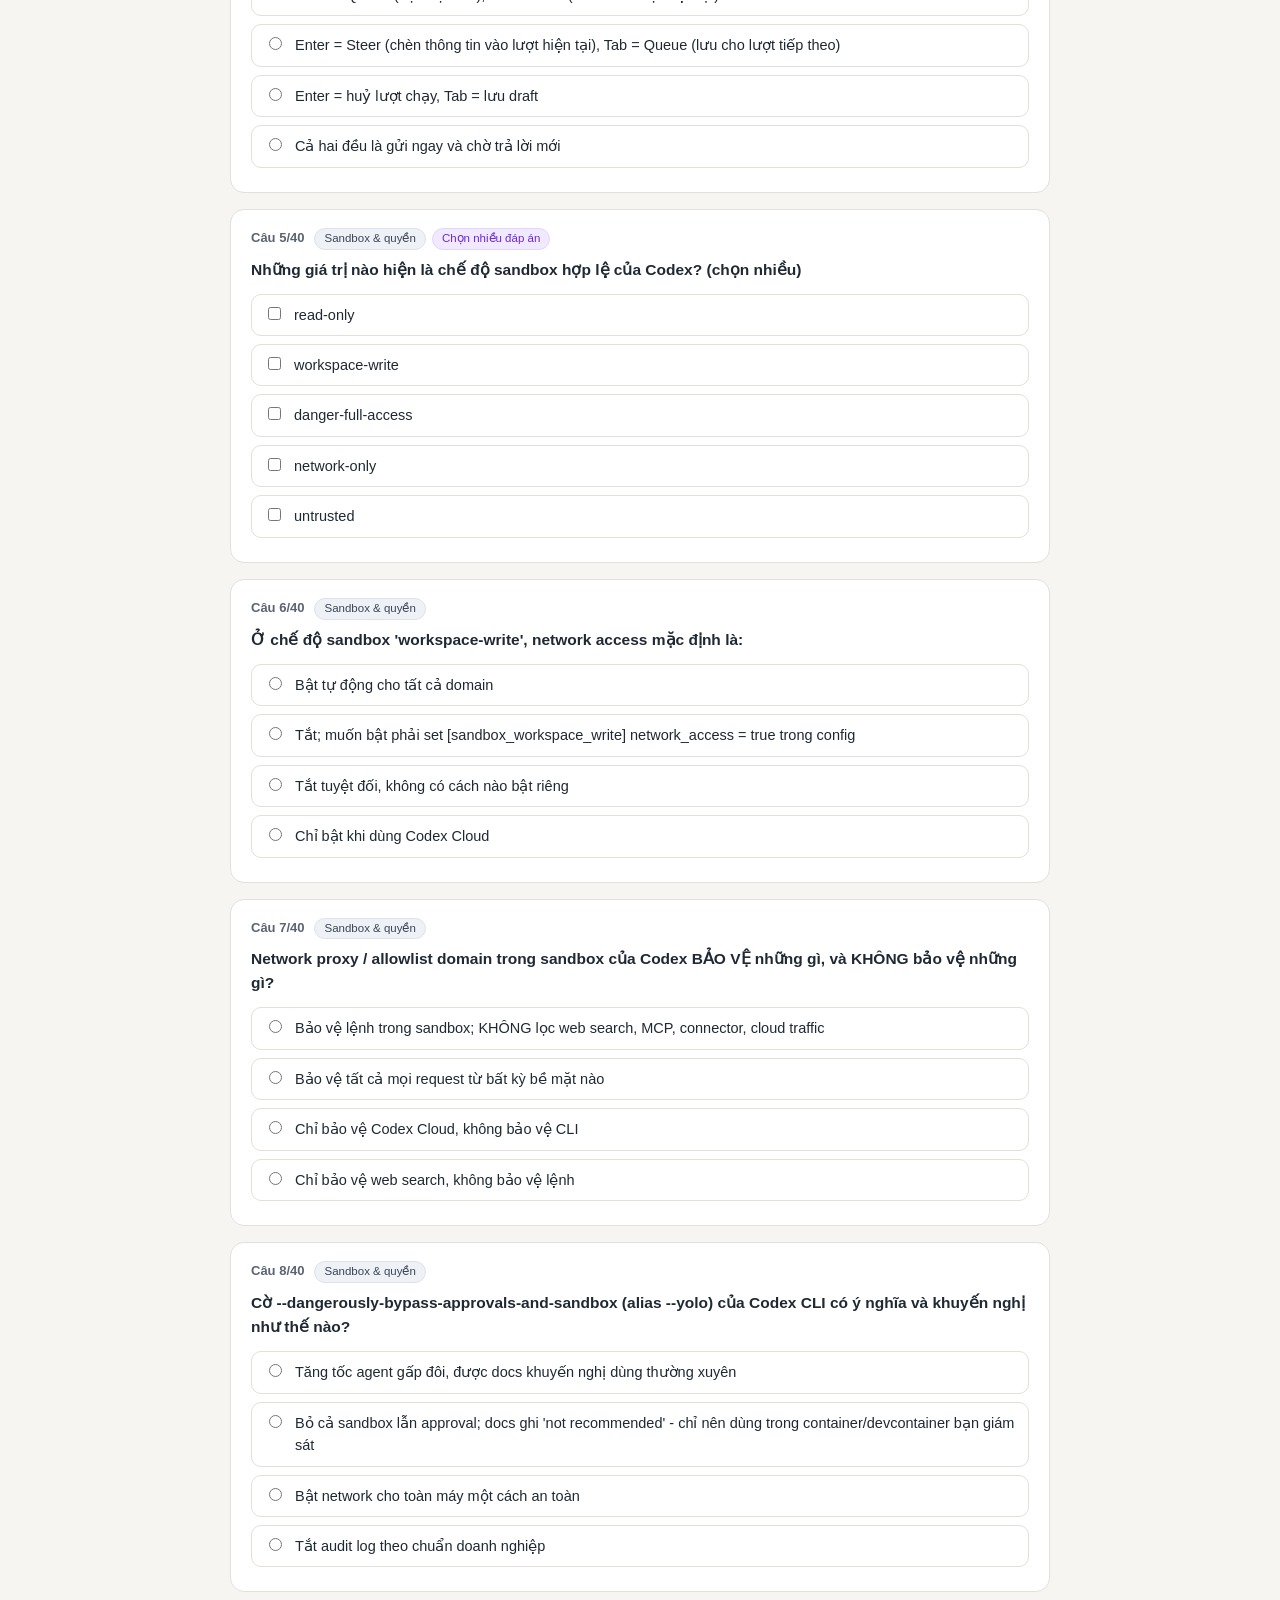
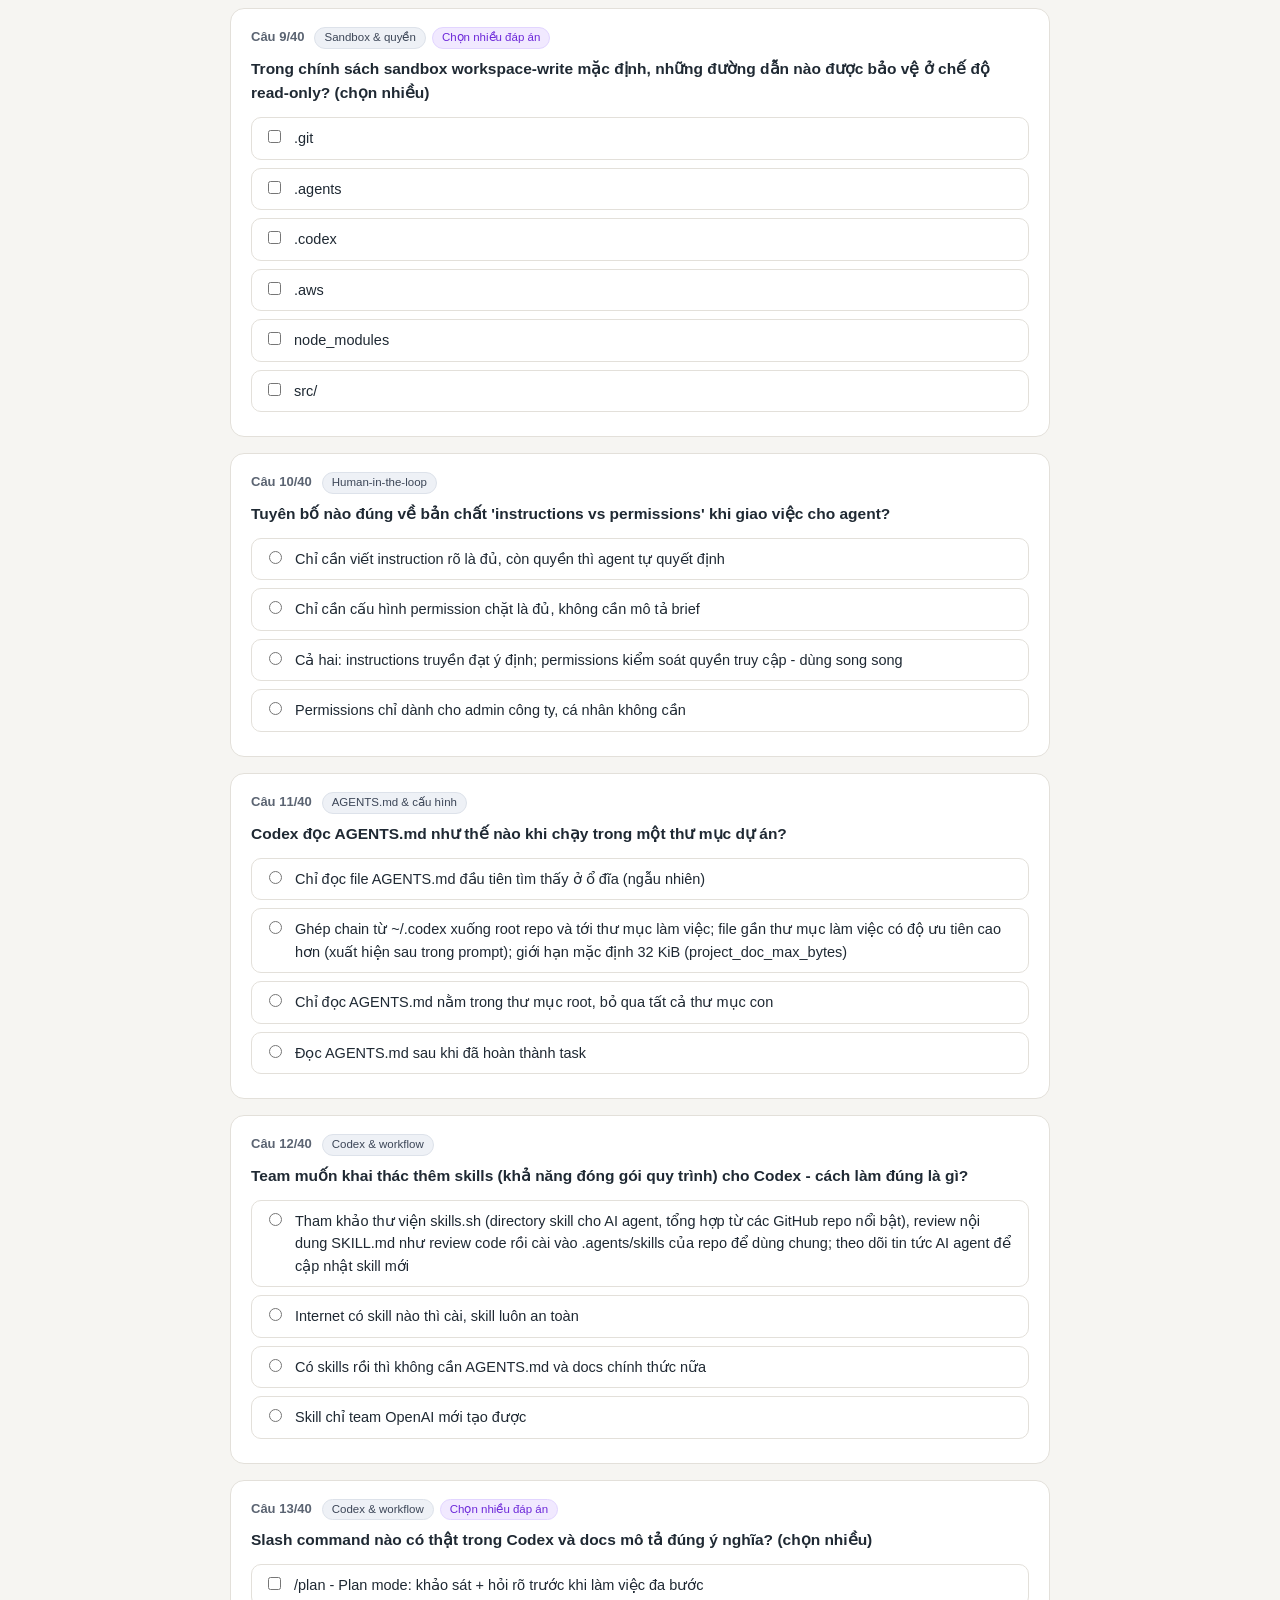
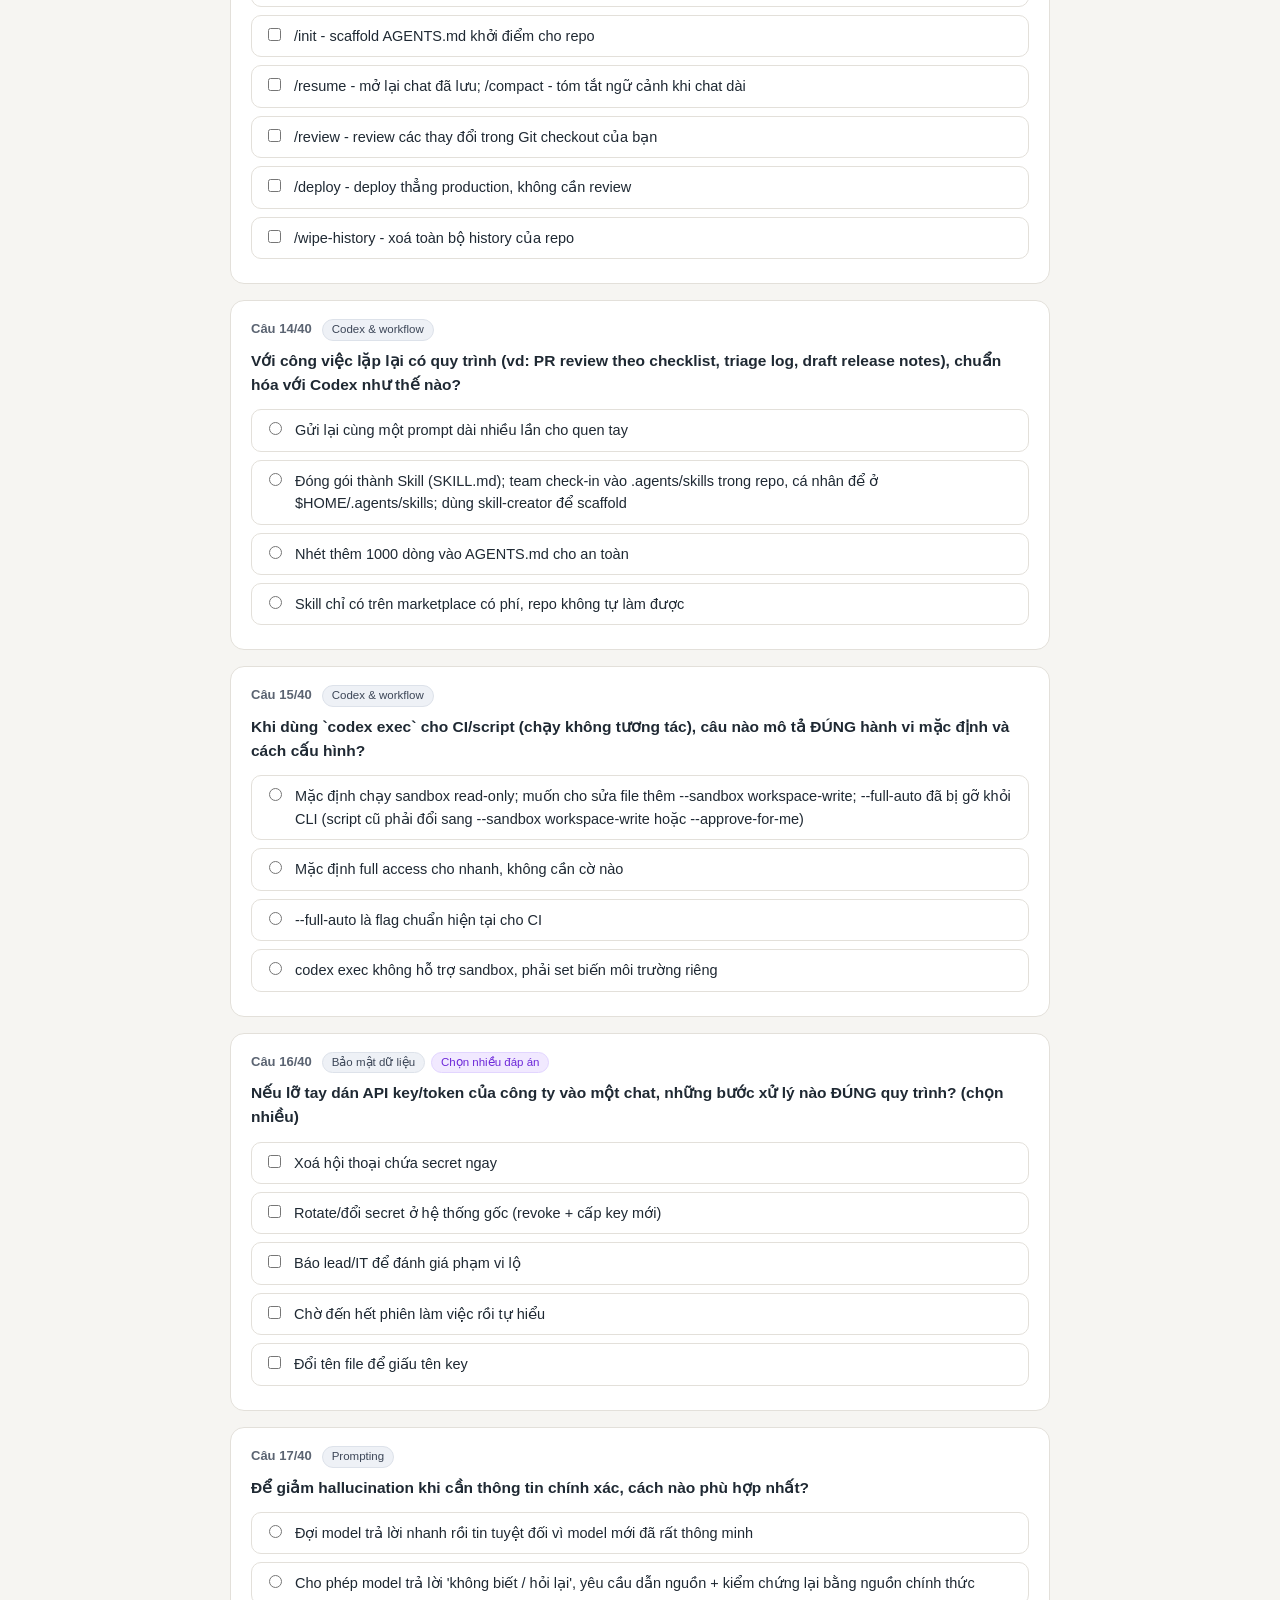
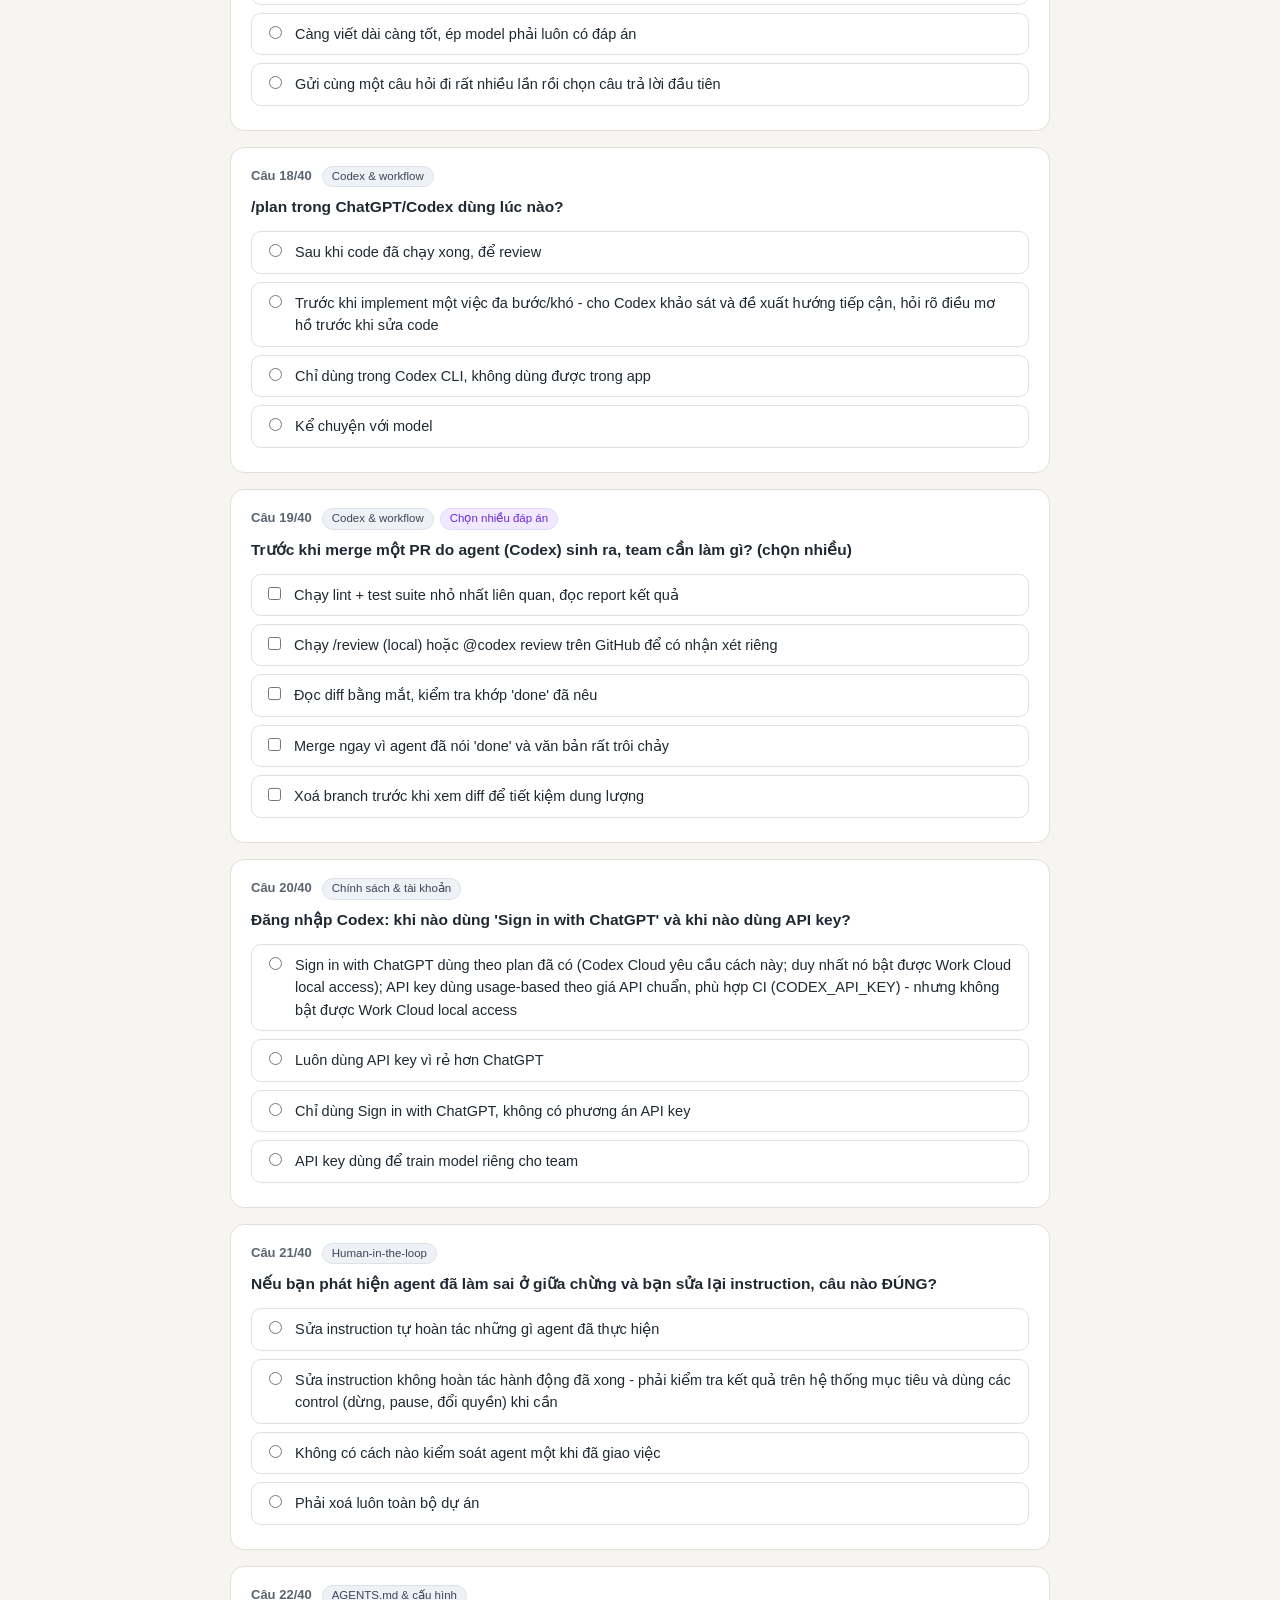
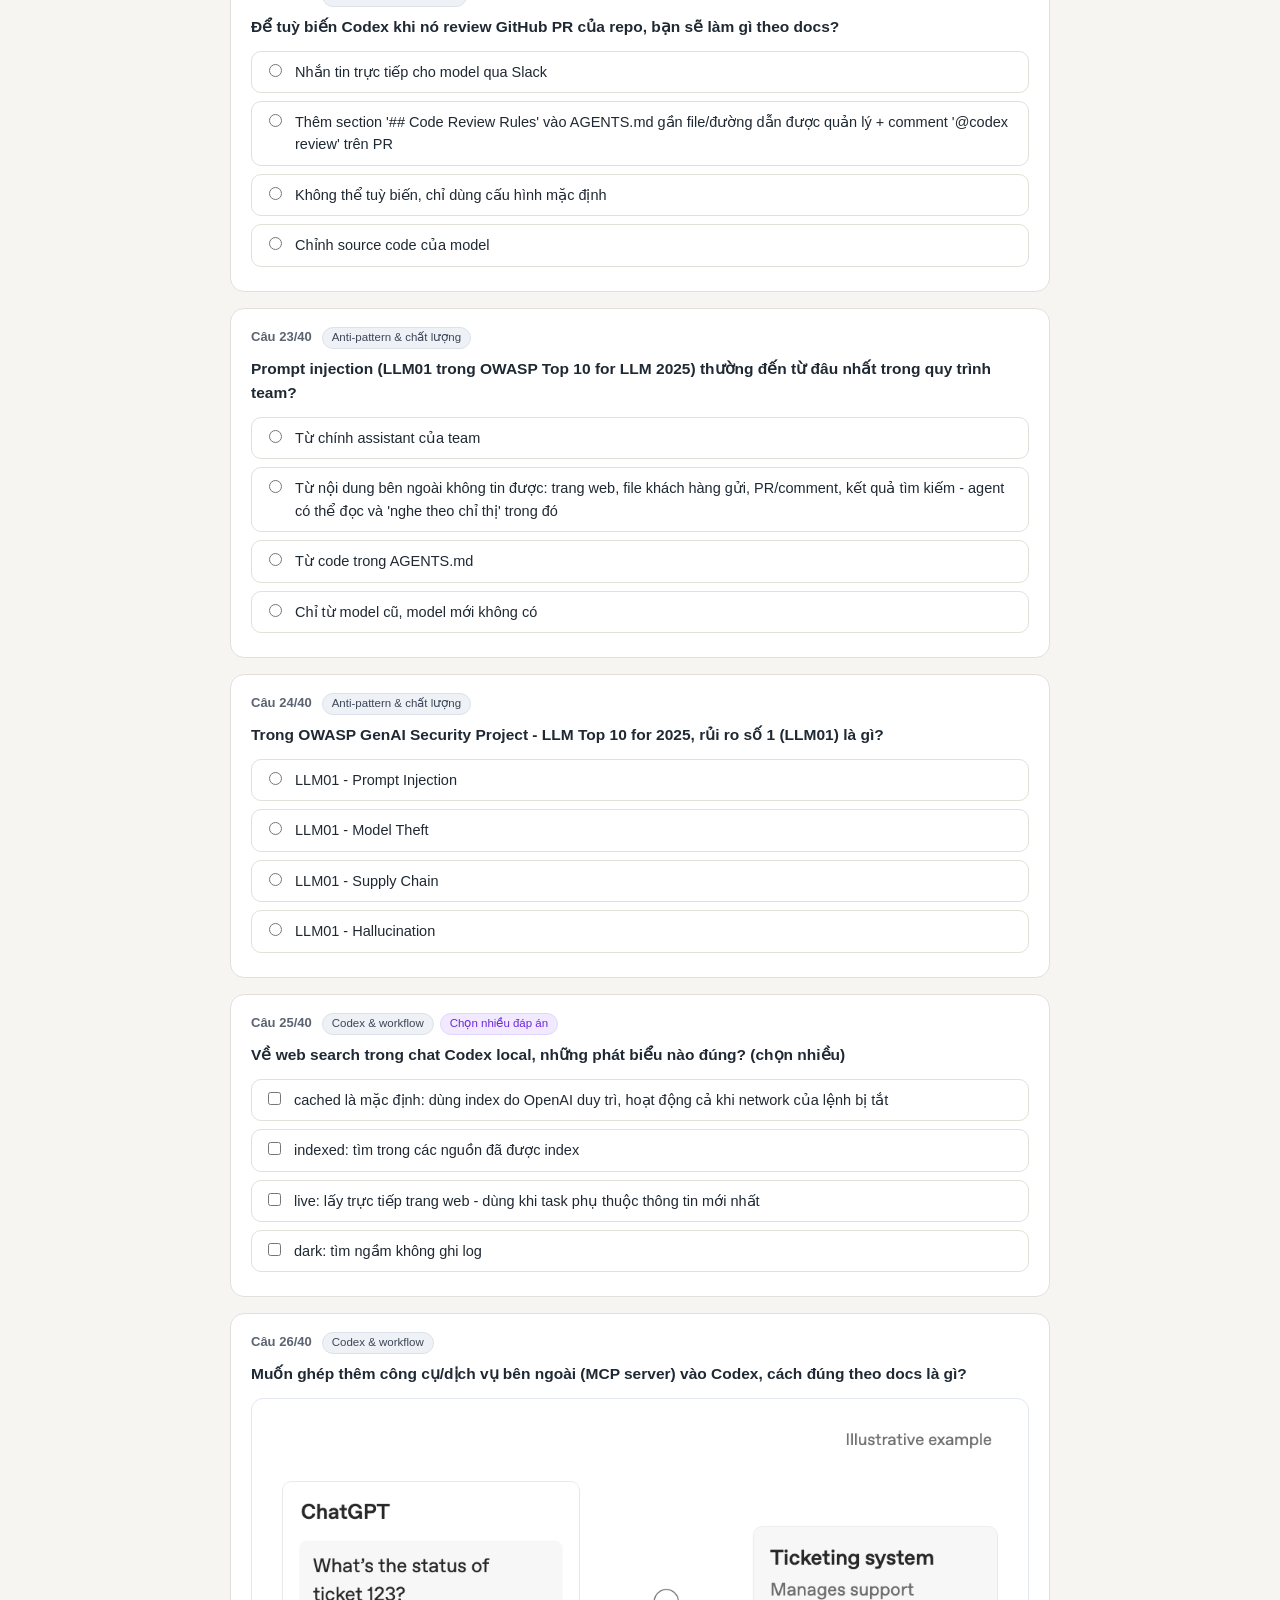
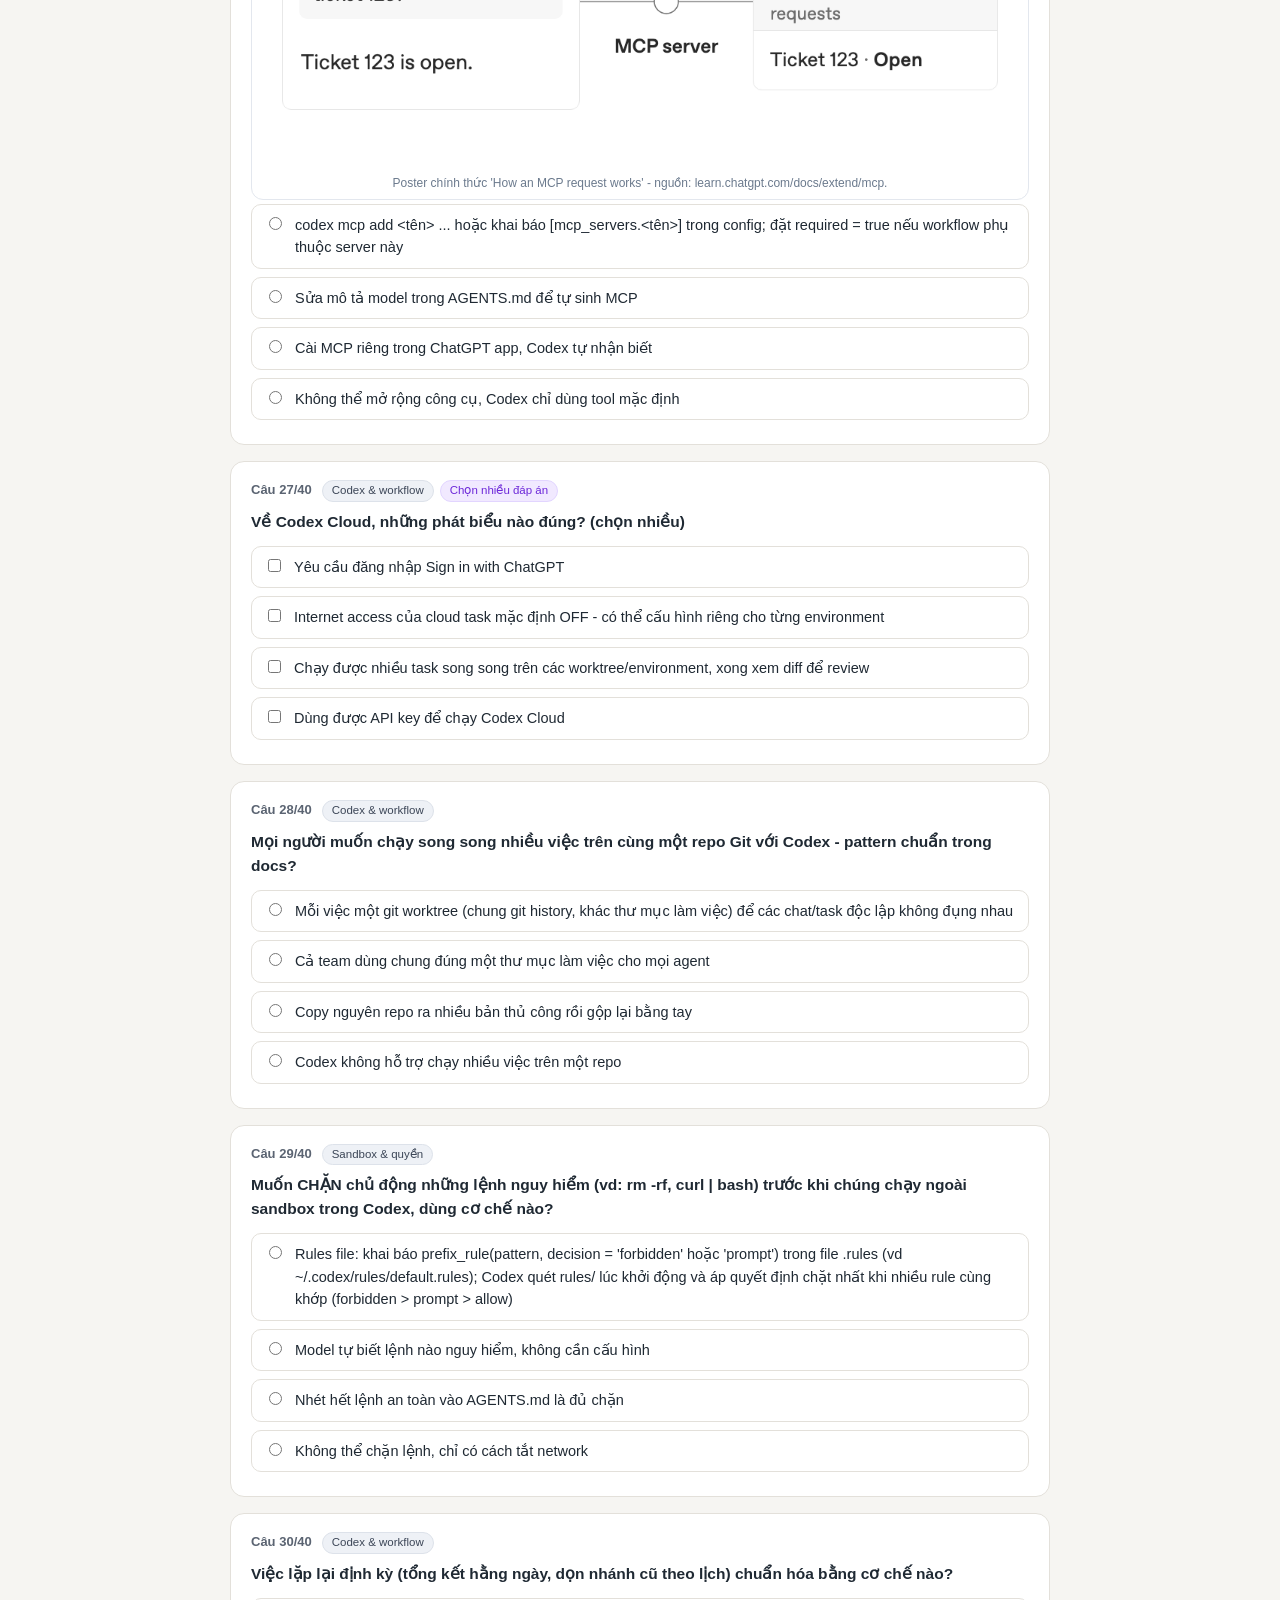
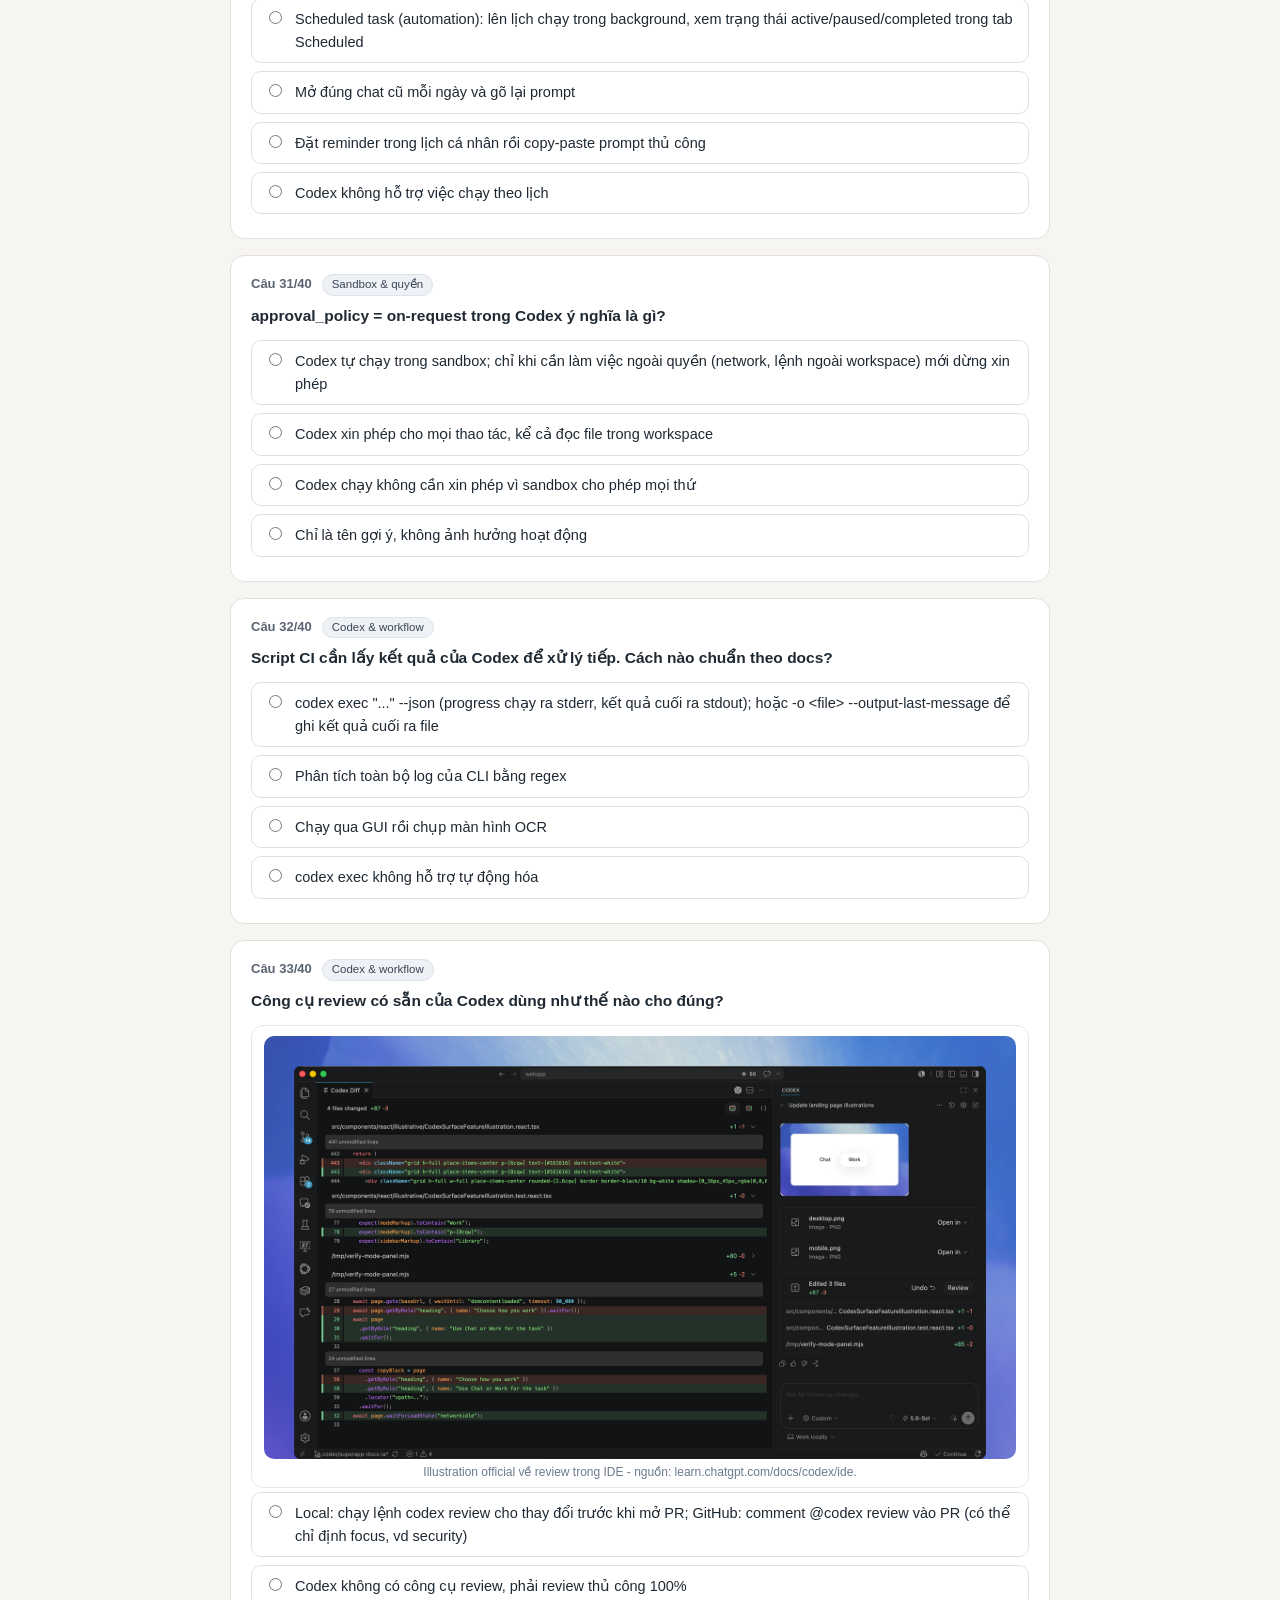
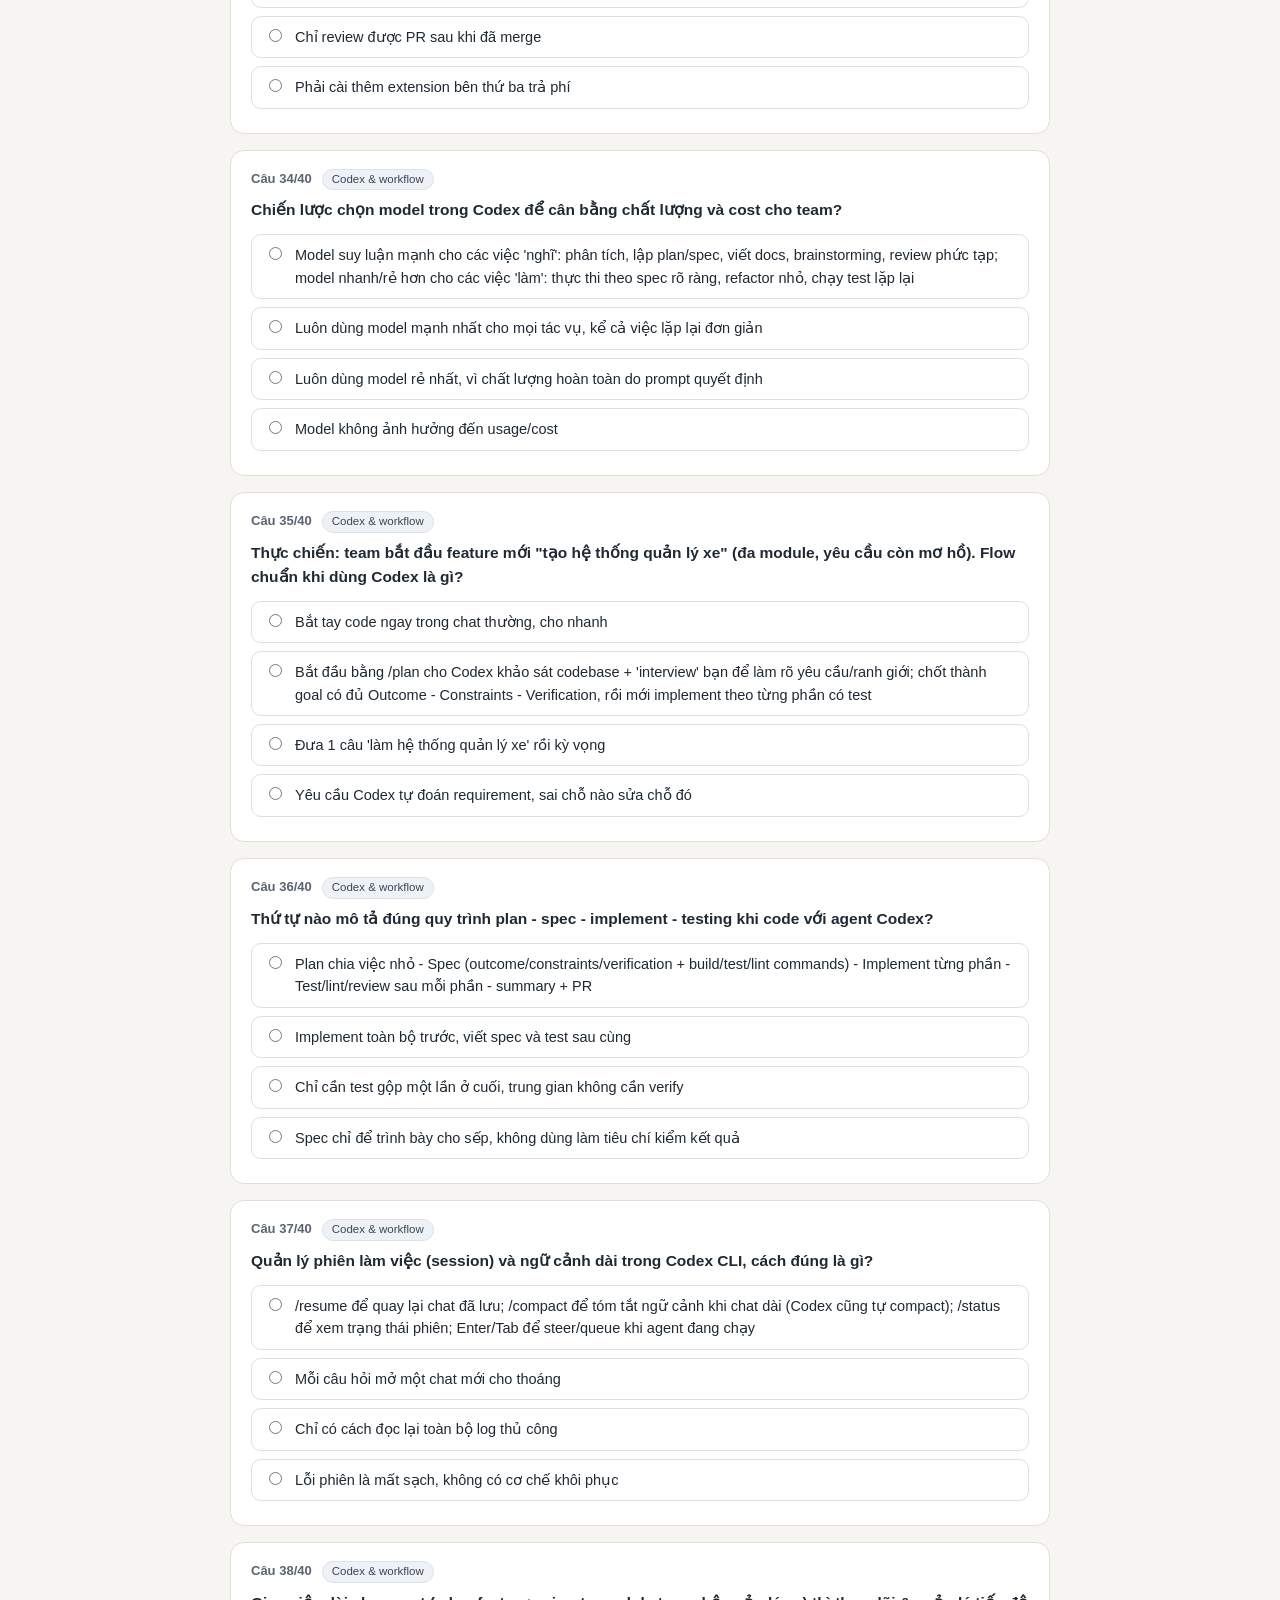
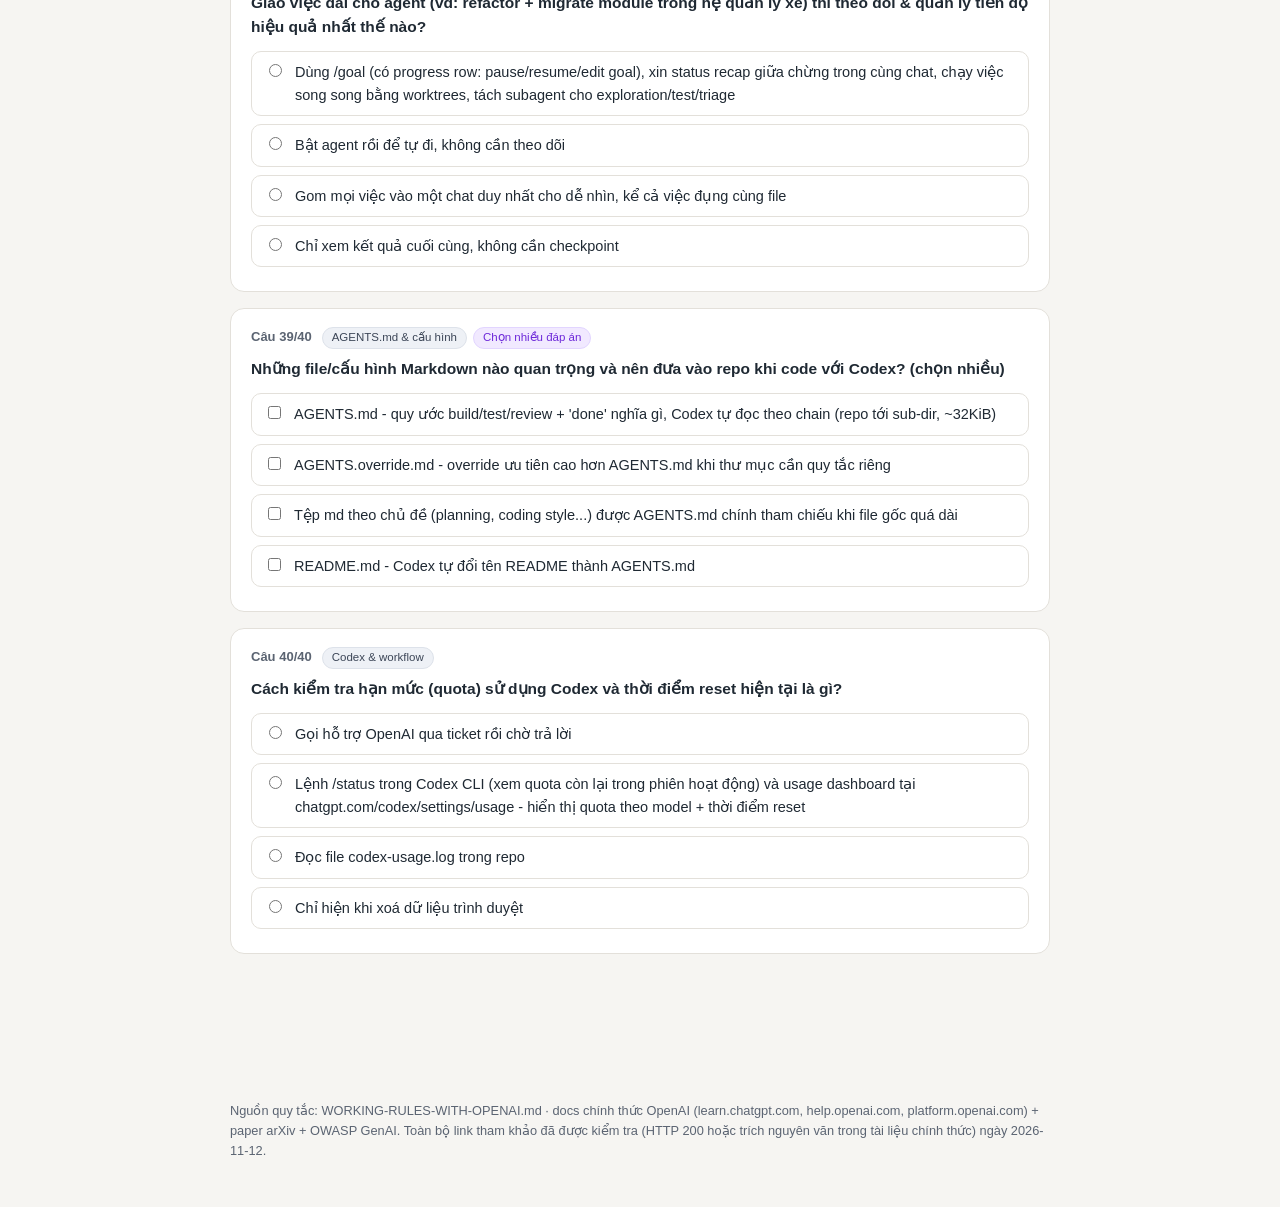
==== commit 90d52884: "Content refresh: workplace-usage Q1, skills.sh Q12, general model strategy Q34; remove difficulty ta" ====
--- a/quiz/QUIZ-OPENAI-RULES.html
+++ b/quiz/QUIZ-OPENAI-RULES.html
@@ -29,7 +29,6 @@
       <div class="legend">
         <span class="badge b-green">Đã trả lời</span>
         <span class="badge b-multi">Câu multi-select</span>
-        <span class="badge plain">Dễ / TB / Khó = độ khó</span>
       </div>
     </div>
   </header>
--- a/quiz/styles.css
+++ b/quiz/styles.css
@@ -84,9 +84,6 @@
   border: 1px solid #dde2ea;
 }
 .tag.t-multi { background: #f1e9ff; color: #6d28d9; border-color: #e2d5ff; }
-.tag.t-kho { background: #fdeceb; color: #b3261e; border-color: #f5cfcd; }
-.tag.t-tb { background: #fdf3e0; color: #8a5300; border-color: #f3dfb7; }
-.tag.t-de { background: #e8f5ee; color: #157347; border-color: #cdeada; }
 
 .q-text { font-size: 15.5px; font-weight: 600; margin: 6px 0 12px; }
 
@@ -254,27 +251,12 @@
 .q-img.small figcaption { font-size: 11.5px; }
 .q-img img.shot { display: block; width: 100%; height: auto; border-radius: 10px; }
 
-/* Back-to-top button (visible after grading) */
-#backtop {
-  display: none;
-  position: fixed;
-  right: 22px;
-  bottom: 22px;
-  z-index: 60;
-  border: none;
-  background: #2457d5;
-  color: #fff;
-  font-size: 13.5px;
-  font-weight: 700;
-  padding: 12px 18px;
-  border-radius: 999px;
-  box-shadow: 0 8px 22px rgba(16,49,92,0.35);
-  cursor: pointer;
-}
-#backtop:hover { filter: brightness(1.08); }
-body.graded #backtop { display: inline-flex; align-items: center; }
+/* Back-to-top button: sits inside the result panel, left of the retake button */
+#backtop { box-shadow: 0 6px 16px rgba(16,49,92,0.28); }
 
 /* Header brand row (official wordmark + kicker) */
 .brand { display: flex; align-items: center; gap: 12px; min-width: 0; }
 .brand .logo { height: 26px; width: auto; display: block; filter: brightness(0) invert(1); opacity: 0.95; }
 .brand .kicker { margin: 0; }
+.topbar .sub a { color: inherit; text-decoration: underline; text-underline-offset: 2px; }
+.topbar .sub a strong { font-weight: 700; }
